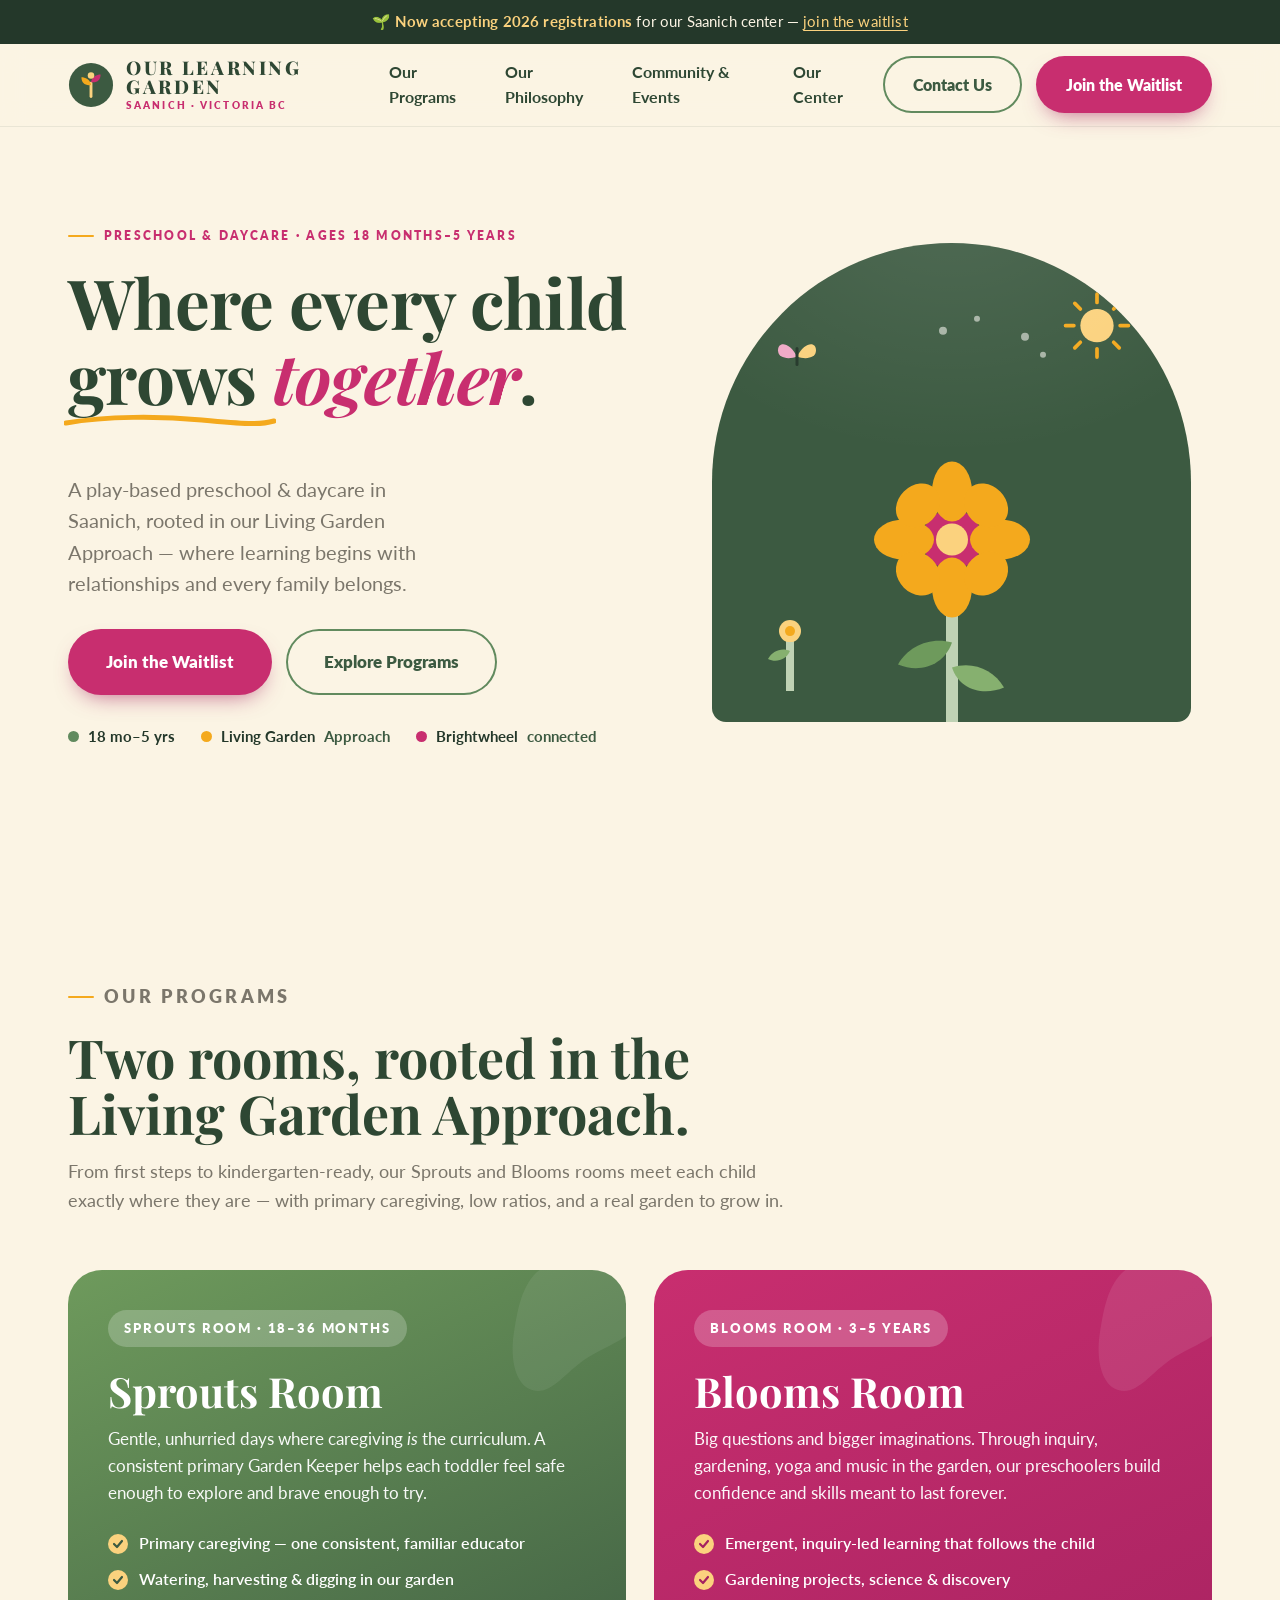
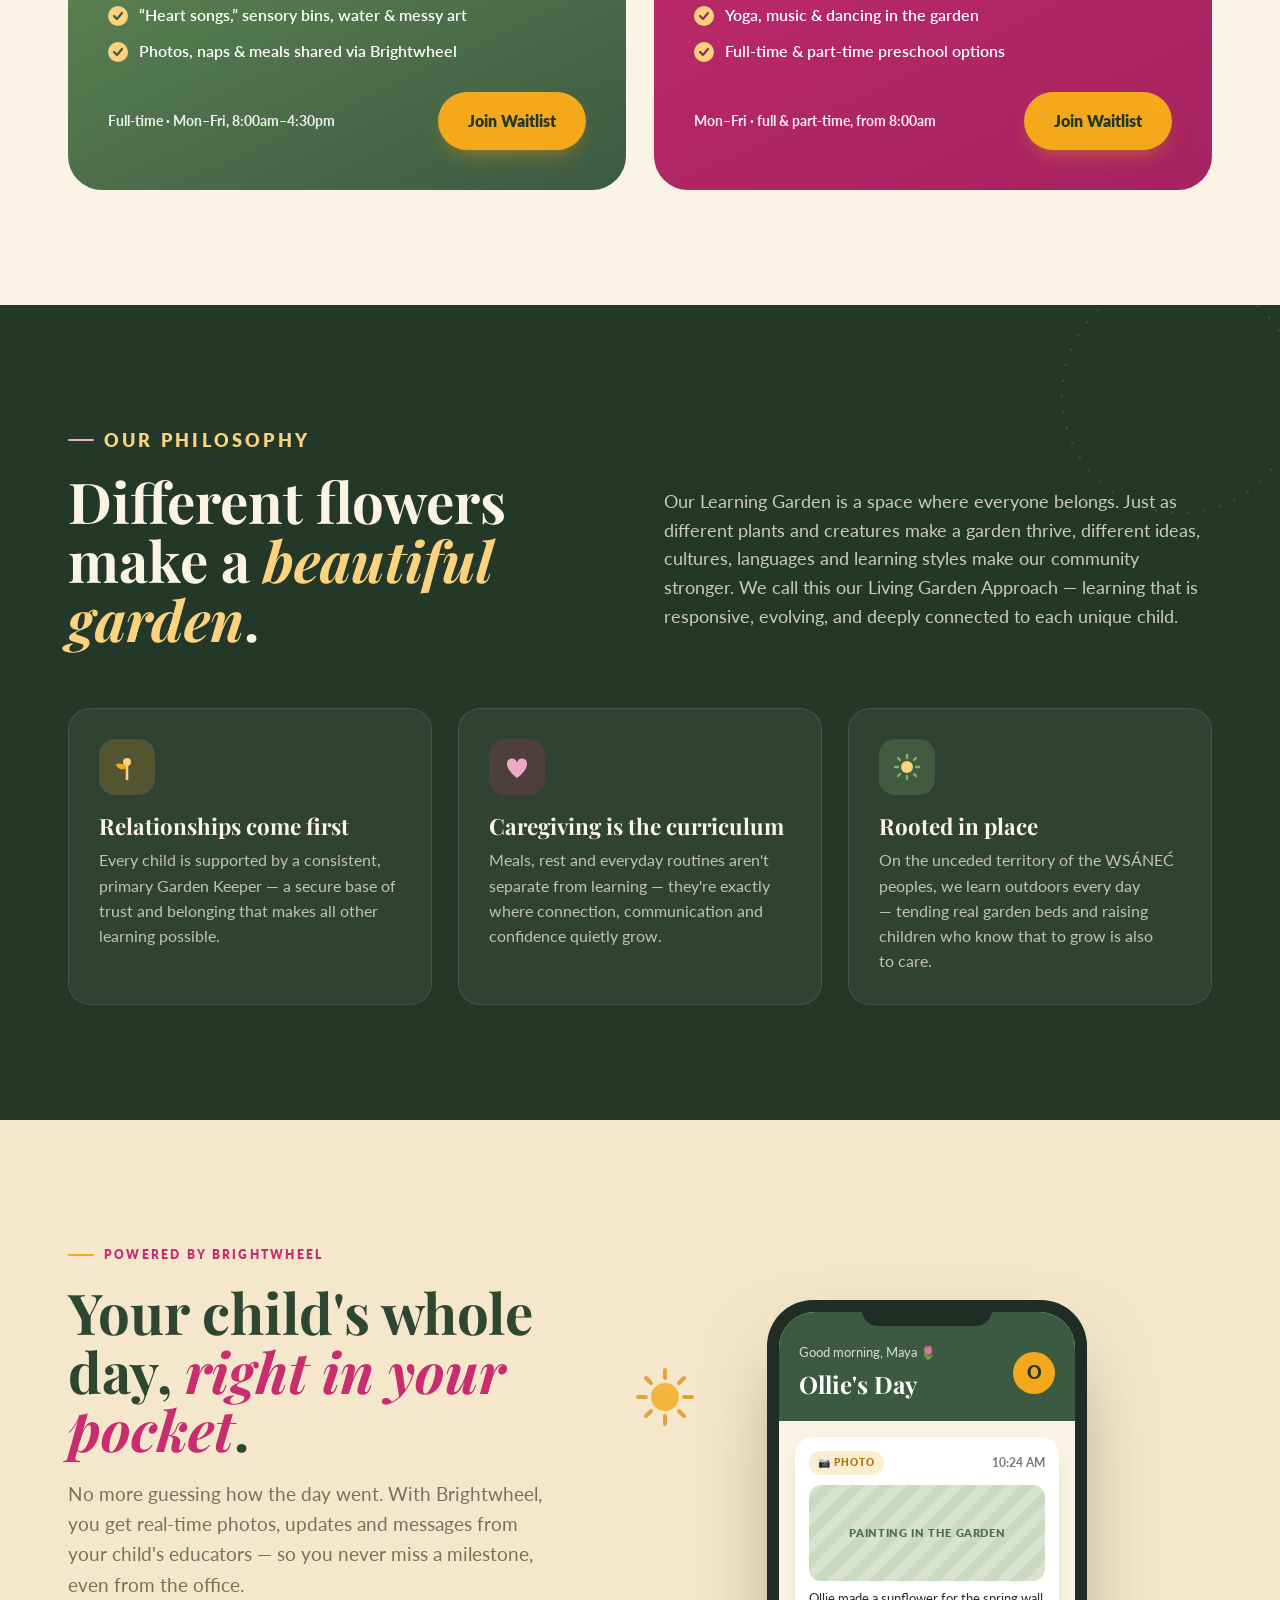
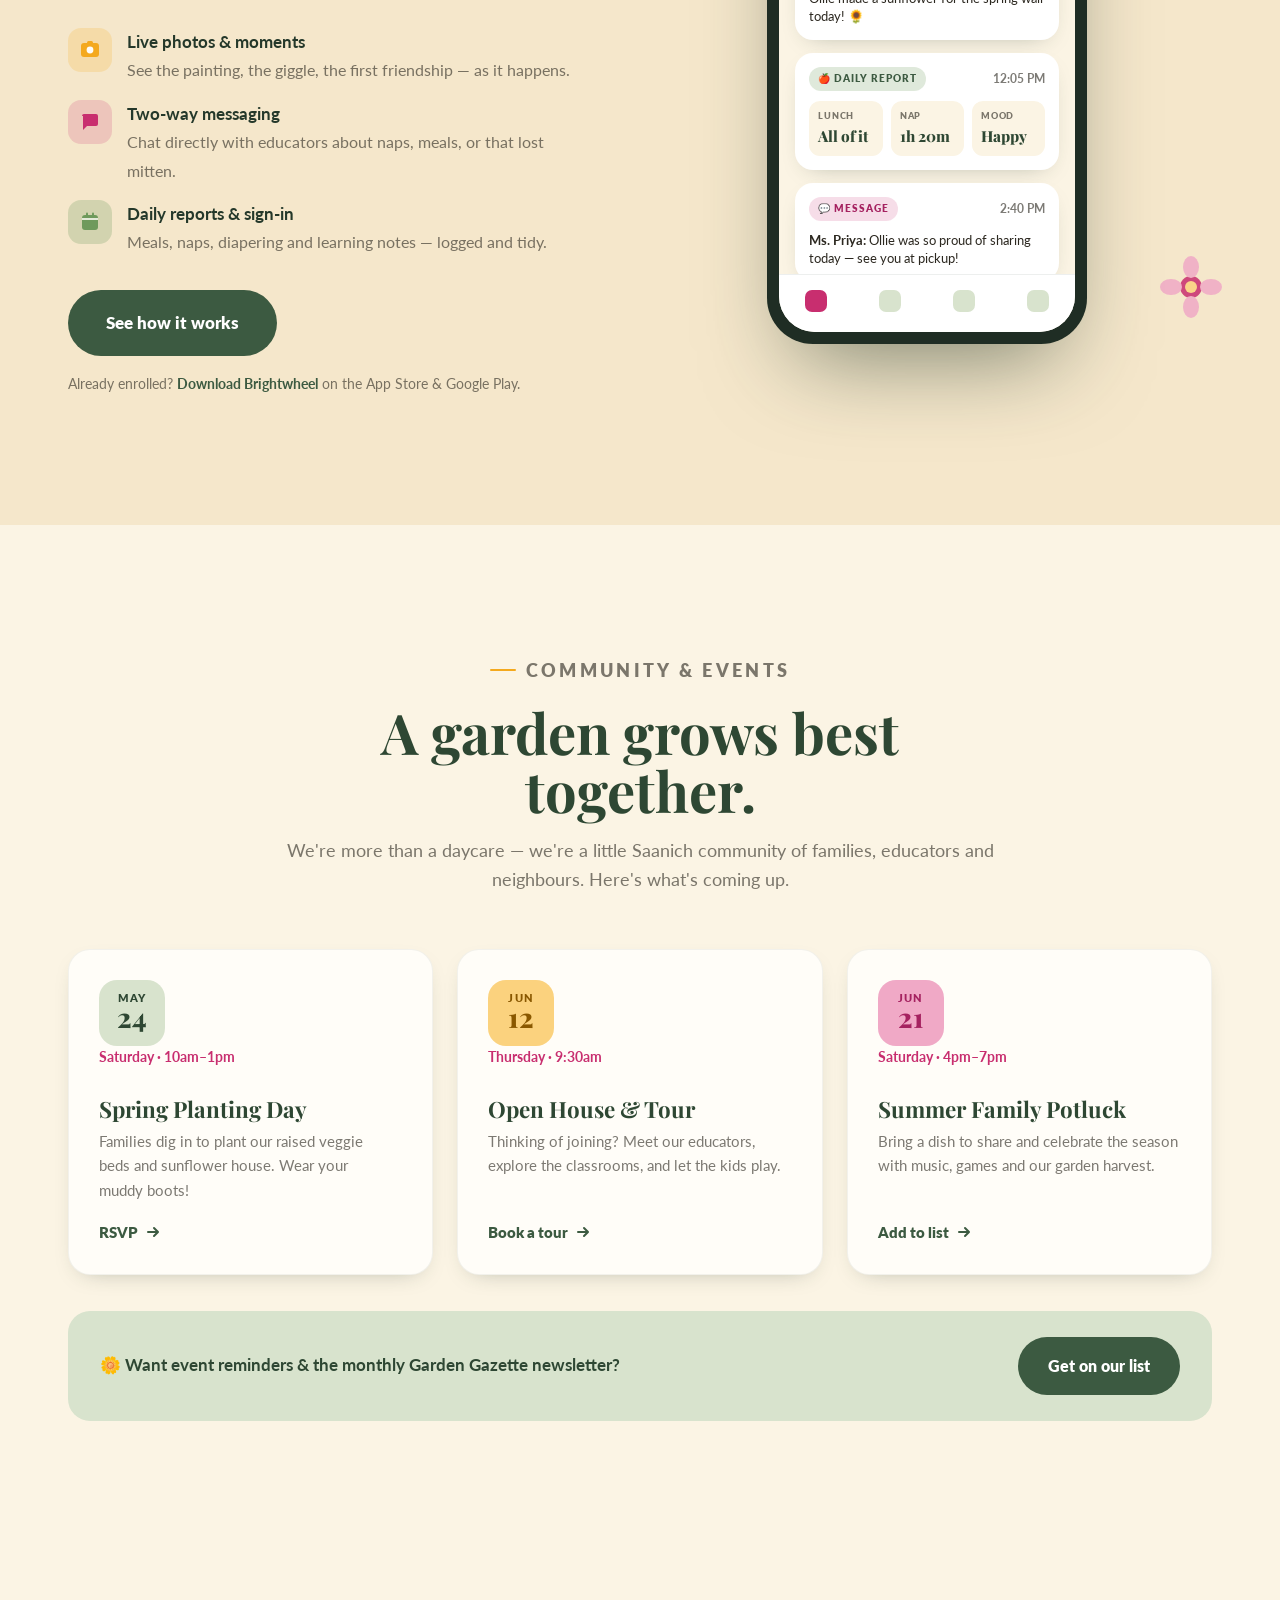
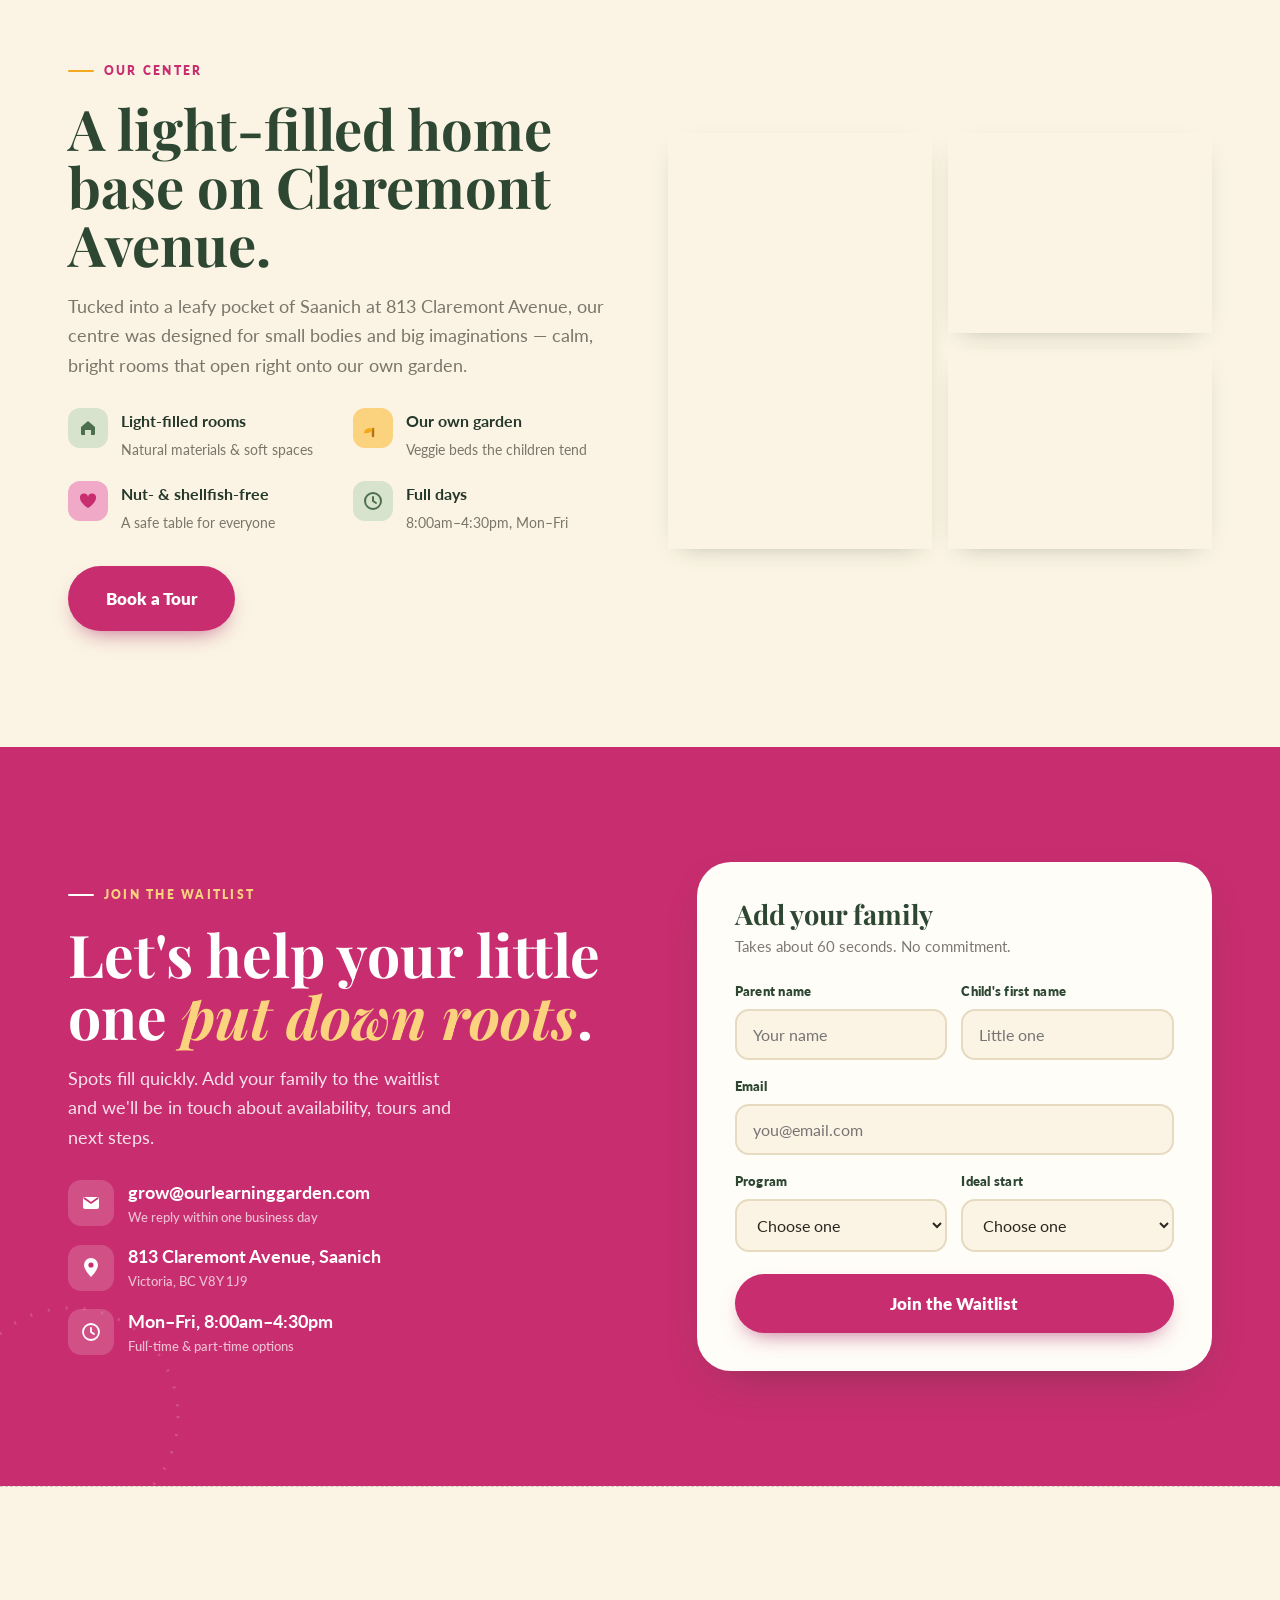
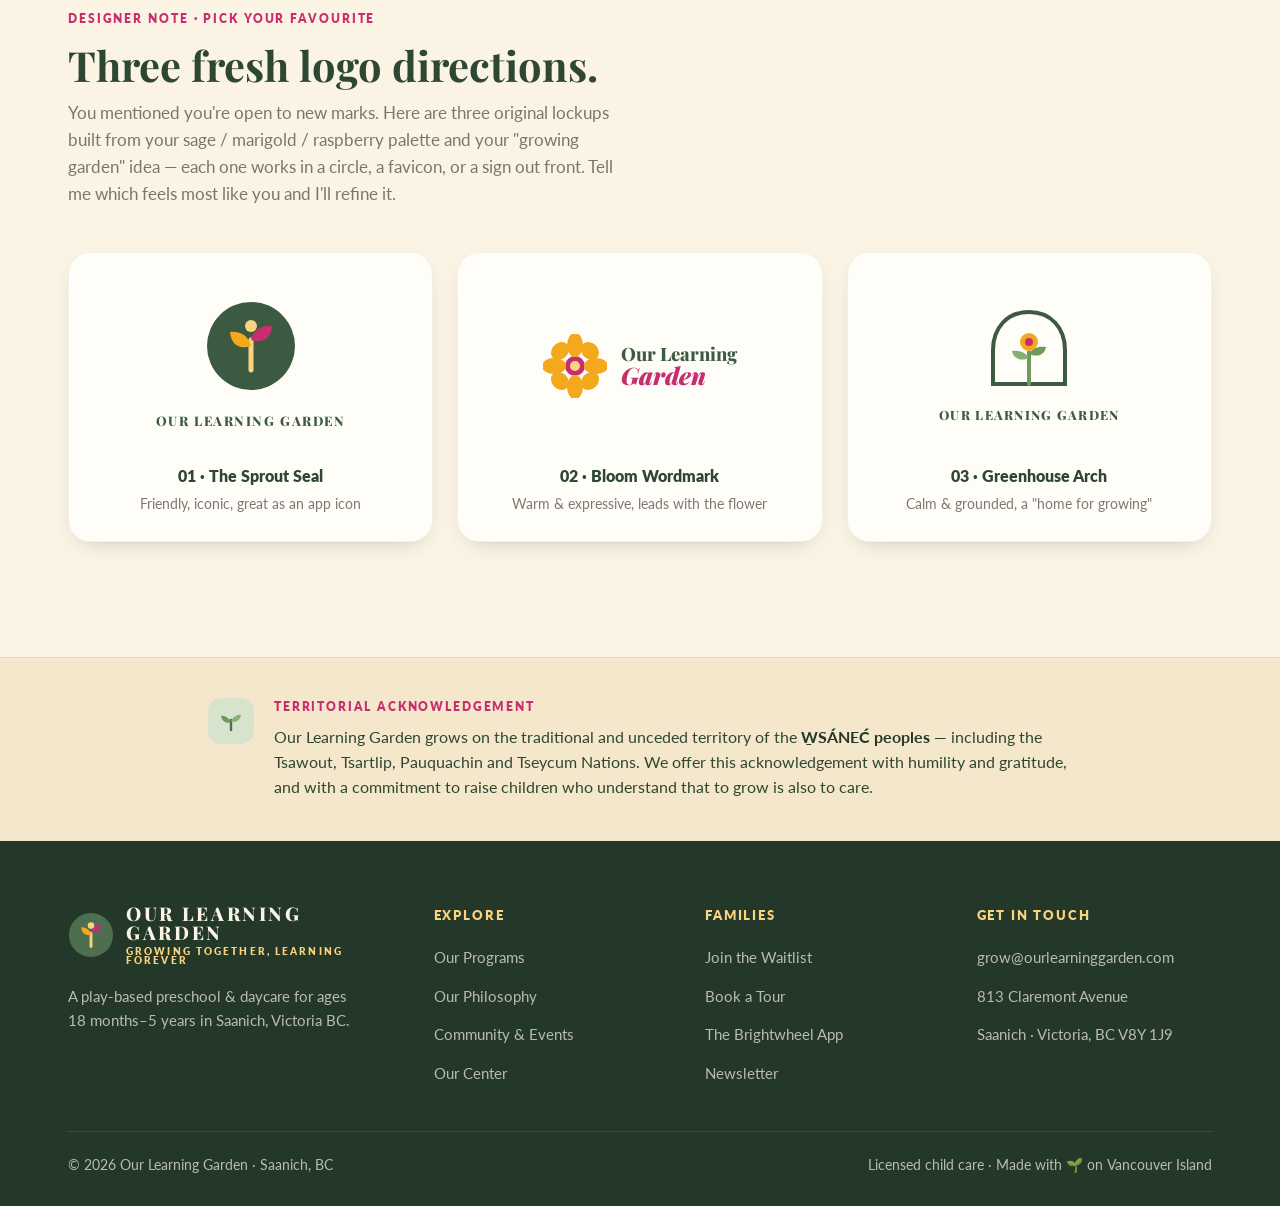
==== index.html @ 7dafc194 "Add files via upload" ====
<!DOCTYPE html>
<html lang="en">
<head>
<meta charset="UTF-8" />
<meta name="viewport" content="width=device-width, initial-scale=1.0" />
<title>Our Learning Garden — Preschool &amp; Daycare in Saanich, BC</title>
<link rel="preconnect" href="https://fonts.googleapis.com" />
<link rel="preconnect" href="https://fonts.gstatic.com" crossorigin />
<link href="https://fonts.googleapis.com/css2?family=Playfair+Display:ital,wght@0,500;0,600;0,700;0,800;0,900;1,500;1,600;1,700&family=Lato:ital,wght@0,400;0,700;0,900;1,400&display=swap" rel="stylesheet" />
<link rel="stylesheet" href="garden.css" />
</head>
<body>

<!-- ===================== ANNOUNCE ===================== -->
<div class="announce">
  🌱 <strong>Now accepting 2026 registrations</strong> for our Saanich center — <a href="#waitlist">join the waitlist</a>
</div>

<!-- ===================== NAV ===================== -->
<header class="nav" id="nav">
  <div class="nav-inner">
    <a class="brand" href="#top" aria-label="Our Learning Garden home">
      <svg class="mark" viewBox="0 0 48 48" fill="none" aria-hidden="true">
        <circle cx="24" cy="24" r="23" fill="#3C5A41"/>
        <path d="M24 36V22" stroke="#FBD27E" stroke-width="3" stroke-linecap="round"/>
        <path d="M24 24c-1-6-6-8-10-8 0 6 4 9 10 8Z" fill="#F4A91D"/>
        <path d="M24 21c1-6 6-8 10-8 0 6-4 9-10 8Z" fill="#C82E6F"/>
        <circle cx="24" cy="14" r="3.4" fill="#FBD27E"/>
      </svg>
      <span class="brand-text">
        <span class="brand-name">Our Learning Garden</span>
        <span class="brand-tag">Saanich · Victoria BC</span>
      </span>
    </a>

    <nav class="nav-links">
      <a href="#programs">Our Programs</a>
      <a href="#philosophy">Our Philosophy</a>
      <a href="#community">Community &amp; Events</a>
      <a href="#center">Our Center</a>
    </nav>

    <div class="nav-cta">
      <a href="#waitlist" class="btn btn-ghost">Contact Us</a>
      <a href="#waitlist" class="btn btn-primary">Join the Waitlist</a>
      <button class="nav-toggle" id="navToggle" aria-label="Menu"><span></span><span></span><span></span></button>
    </div>
  </div>
</header>

<main id="top">

<!-- ===================== HERO ===================== -->
<section class="hero band">
  <div class="wrap hero-grid">
    <div class="hero-copy">
      <p class="eyebrow">Preschool &amp; Daycare · Ages 18 months–5 years</p>
      <h1>Where every child
        <span class="grow">grows
          <svg viewBox="0 0 200 16" preserveAspectRatio="none" aria-hidden="true"><path d="M2 11C40 4 90 4 130 8s55 5 68 1" stroke="#F4A91D" stroke-width="5" fill="none" stroke-linecap="round"/></svg>
        </span>
        <span class="seed">together</span>.
      </h1>
      <p class="hero-lead">A play-based preschool &amp; daycare in Saanich, rooted in our Living Garden Approach — where learning begins with relationships and every family belongs.</p>
      <div class="hero-actions">
        <a href="#waitlist" class="btn btn-primary btn-lg">Join the Waitlist</a>
        <a href="#programs" class="btn btn-ghost btn-lg">Explore Programs</a>
      </div>
      <div class="hero-meta">
        <span class="chip"><span class="dot" style="background:var(--sage-500)"></span> <b>18 mo–5 yrs</b></span>
        <span class="chip"><span class="dot" style="background:var(--marigold)"></span> <b>Living Garden</b> Approach</span>
        <span class="chip"><span class="dot" style="background:var(--raspberry)"></span> <b>Brightwheel</b> connected</span>
      </div>
    </div>

    <!-- Hero graphic stage -->
    <div class="hero-art" id="heroArt">
      <div class="arch">
        <!-- sun -->
        <svg class="float" style="top:9%;right:12%;width:74px;height:74px" viewBox="0 0 80 80" aria-hidden="true">
          <circle cx="40" cy="40" r="18" fill="#FBD27E"/>
          <g stroke="#F4A91D" stroke-width="4" stroke-linecap="round">
            <path d="M40 6v9M40 65v9M6 40h9M65 40h9M16 16l6 6M58 58l6 6M64 16l-6 6M22 58l-6 6"/>
          </g>
        </svg>
        <!-- big bloom -->
        <svg class="float" style="bottom:-2%;left:50%;transform:translateX(-50%);width:230px;height:300px" viewBox="0 0 230 300" aria-hidden="true">
          <path d="M115 300V150" stroke="#BFD2B4" stroke-width="12" stroke-linecap="round"/>
          <path d="M115 215c-22-6-44 4-54 22 22 9 46 1 54-22Z" fill="#6E9A5C"/>
          <path d="M115 240c20-7 42 2 52 20-21 9-45 2-52-20Z" fill="#86B06F"/>
          <g>
            <circle cx="115" cy="112" r="30" fill="#C82E6F"/>
            <g fill="#F4A91D">
              <ellipse cx="115" cy="64" rx="20" ry="30"/>
              <ellipse cx="115" cy="160" rx="20" ry="30"/>
              <ellipse cx="67" cy="112" rx="30" ry="20"/>
              <ellipse cx="163" cy="112" rx="30" ry="20"/>
              <ellipse cx="81" cy="78" rx="24" ry="20" transform="rotate(-45 81 78)"/>
              <ellipse cx="149" cy="78" rx="24" ry="20" transform="rotate(45 149 78)"/>
              <ellipse cx="81" cy="146" rx="24" ry="20" transform="rotate(45 81 146)"/>
              <ellipse cx="149" cy="146" rx="24" ry="20" transform="rotate(-45 149 146)"/>
            </g>
            <circle cx="115" cy="112" r="16" fill="#FBD27E"/>
          </g>
        </svg>
        <!-- small sprout left -->
        <svg class="float" style="bottom:6%;left:9%;width:70px;height:90px" viewBox="0 0 70 90" aria-hidden="true">
          <path d="M35 90V36" stroke="#BFD2B4" stroke-width="8" stroke-linecap="round"/>
          <path d="M35 50c-8-4-18 0-22 8 8 4 18 1 22-8Z" fill="#86B06F"/>
          <circle cx="35" cy="30" r="11" fill="#FBD27E"/>
          <circle cx="35" cy="30" r="5" fill="#F4A91D"/>
        </svg>
        <!-- butterfly -->
        <svg class="float" style="top:20%;left:13%;width:46px;height:40px" viewBox="0 0 46 40" aria-hidden="true">
          <path d="M23 20C16 6 4 4 4 14c0 8 11 9 19 6Z" fill="#F0A9C6"/>
          <path d="M23 20c7-14 19-16 19-6 0 8-11 9-19 6Z" fill="#FBD27E"/>
          <path d="M23 12v16" stroke="#24382A" stroke-width="3" stroke-linecap="round"/>
        </svg>
        <!-- scattered dots -->
        <svg class="float" style="top:14%;left:46%;width:120px;height:60px" viewBox="0 0 120 60" aria-hidden="true">
          <g fill="#FFFDF8" opacity=".55">
            <circle cx="10" cy="20" r="4"/><circle cx="44" cy="8" r="3"/><circle cx="92" cy="26" r="4"/><circle cx="110" cy="44" r="3"/>
          </g>
        </svg>
      </div>
    </div>
  </div>
</section>

<!-- ===================== PROGRAMS ===================== -->
<section class="programs band" id="programs">
  <div class="wrap">
    <div class="section-head">
      <p class="eyebrow">Our Programs</p>
      <h2>Two rooms, rooted in the Living Garden Approach.</h2>
      <p>From first steps to kindergarten-ready, our Sprouts and Blooms rooms meet each child exactly where they are — with primary caregiving, low ratios, and a real garden to grow in.</p>
    </div>

    <div class="programs-grid">
      <!-- Toddler -->
      <article class="program program-toddler">
        <svg class="blob" width="180" height="180" viewBox="0 0 180 180" aria-hidden="true"><path d="M150 30c14 14 18 40 6 60s-38 26-58 40-34 36-52 30-22-34-18-58 8-50 28-64 80-22 94-8Z" fill="#FFFFFF" opacity=".08"/></svg>
        <span class="age">Sprouts Room · 18–36 months</span>
        <h3>Sprouts Room</h3>
        <p class="desc">Gentle, unhurried days where caregiving <em>is</em> the curriculum. A consistent primary Garden Keeper helps each toddler feel safe enough to explore and brave enough to try.</p>
        <ul>
          <li><svg width="20" height="20" viewBox="0 0 20 20"><circle cx="10" cy="10" r="10" fill="#FBD27E"/><path d="M6 10l3 3 5-6" stroke="#3C5A41" stroke-width="2.2" fill="none" stroke-linecap="round" stroke-linejoin="round"/></svg> Primary caregiving — one consistent, familiar educator</li>
          <li><svg width="20" height="20" viewBox="0 0 20 20"><circle cx="10" cy="10" r="10" fill="#FBD27E"/><path d="M6 10l3 3 5-6" stroke="#3C5A41" stroke-width="2.2" fill="none" stroke-linecap="round" stroke-linejoin="round"/></svg> Watering, harvesting &amp; digging in our garden</li>
          <li><svg width="20" height="20" viewBox="0 0 20 20"><circle cx="10" cy="10" r="10" fill="#FBD27E"/><path d="M6 10l3 3 5-6" stroke="#3C5A41" stroke-width="2.2" fill="none" stroke-linecap="round" stroke-linejoin="round"/></svg> “Heart songs,” sensory bins, water &amp; messy art</li>
          <li><svg width="20" height="20" viewBox="0 0 20 20"><circle cx="10" cy="10" r="10" fill="#FBD27E"/><path d="M6 10l3 3 5-6" stroke="#3C5A41" stroke-width="2.2" fill="none" stroke-linecap="round" stroke-linejoin="round"/></svg> Photos, naps &amp; meals shared via Brightwheel</li>
        </ul>
        <div class="foot">
          <span class="hours">Full-time · Mon–Fri, 8:00am–4:30pm</span>
          <a href="#waitlist" class="btn btn-marigold">Join Waitlist</a>
        </div>
      </article>

      <!-- Preschool -->
      <article class="program program-preschool">
        <svg class="blob" width="180" height="180" viewBox="0 0 180 180" aria-hidden="true"><path d="M150 30c14 14 18 40 6 60s-38 26-58 40-34 36-52 30-22-34-18-58 8-50 28-64 80-22 94-8Z" fill="#FFFFFF" opacity=".1"/></svg>
        <span class="age">Blooms Room · 3–5 years</span>
        <h3>Blooms Room</h3>
        <p class="desc">Big questions and bigger imaginations. Through inquiry, gardening, yoga and music in the garden, our preschoolers build confidence and skills meant to last forever.</p>
        <ul>
          <li><svg width="20" height="20" viewBox="0 0 20 20"><circle cx="10" cy="10" r="10" fill="#FBD27E"/><path d="M6 10l3 3 5-6" stroke="#A52260" stroke-width="2.2" fill="none" stroke-linecap="round" stroke-linejoin="round"/></svg> Emergent, inquiry-led learning that follows the child</li>
          <li><svg width="20" height="20" viewBox="0 0 20 20"><circle cx="10" cy="10" r="10" fill="#FBD27E"/><path d="M6 10l3 3 5-6" stroke="#A52260" stroke-width="2.2" fill="none" stroke-linecap="round" stroke-linejoin="round"/></svg> Gardening projects, science &amp; discovery</li>
          <li><svg width="20" height="20" viewBox="0 0 20 20"><circle cx="10" cy="10" r="10" fill="#FBD27E"/><path d="M6 10l3 3 5-6" stroke="#A52260" stroke-width="2.2" fill="none" stroke-linecap="round" stroke-linejoin="round"/></svg> Yoga, music &amp; dancing in the garden</li>
          <li><svg width="20" height="20" viewBox="0 0 20 20"><circle cx="10" cy="10" r="10" fill="#FBD27E"/><path d="M6 10l3 3 5-6" stroke="#A52260" stroke-width="2.2" fill="none" stroke-linecap="round" stroke-linejoin="round"/></svg> Full-time &amp; part-time preschool options</li>
        </ul>
        <div class="foot">
          <span class="hours">Mon–Fri · full &amp; part-time, from 8:00am</span>
          <a href="#waitlist" class="btn btn-marigold">Join Waitlist</a>
        </div>
      </article>
    </div>
  </div>
</section>

<!-- ===================== PHILOSOPHY ===================== -->
<section class="philosophy band" id="philosophy">
  <!-- decorative motifs -->
  <svg style="position:absolute;top:-30px;right:-20px;width:240px;opacity:.5" viewBox="0 0 240 240" aria-hidden="true"><circle cx="120" cy="120" r="118" fill="none" stroke="#4E6E50" stroke-width="2" stroke-dasharray="2 14"/></svg>
  <div class="wrap">
    <div class="phil-top">
      <div>
        <p class="eyebrow">Our Philosophy</p>
        <h2>Different flowers make a <em>beautiful garden</em>.</h2>
      </div>
      <p>Our Learning Garden is a space where everyone belongs. Just as different plants and creatures make a garden thrive, different ideas, cultures, languages and learning styles make our community stronger. We call this our Living Garden Approach — learning that is responsive, evolving, and deeply connected to each unique child.</p>
    </div>

    <div class="phil-grid">
      <article class="phil-card">
        <div class="phil-icon" style="background:rgba(244,169,29,.18)">
          <svg width="28" height="28" viewBox="0 0 28 28"><path d="M14 26V12" stroke="#FBD27E" stroke-width="2.6" stroke-linecap="round"/><path d="M14 15c-3-5-9-5-11-4 1 5 6 7 11 4Z" fill="#F4A91D"/><circle cx="14" cy="9" r="4" fill="#FBD27E"/></svg>
        </div>
        <h3>Relationships come first</h3>
        <p>Every child is supported by a consistent, primary Garden Keeper — a secure base of trust and belonging that makes all other learning possible.</p>
      </article>
      <article class="phil-card">
        <div class="phil-icon" style="background:rgba(200,46,111,.2)">
          <svg width="28" height="28" viewBox="0 0 28 28"><path d="M14 25S4 18 4 11a5 5 0 0110-1 5 5 0 0110 1c0 7-10 14-10 14Z" fill="#F0A9C6"/></svg>
        </div>
        <h3>Caregiving is the curriculum</h3>
        <p>Meals, rest and everyday routines aren't separate from learning — they're exactly where connection, communication and confidence quietly grow.</p>
      </article>
      <article class="phil-card">
        <div class="phil-icon" style="background:rgba(110,154,92,.28)">
          <svg width="28" height="28" viewBox="0 0 28 28"><circle cx="14" cy="14" r="6" fill="#FBD27E"/><g stroke="#86B06F" stroke-width="2.4" stroke-linecap="round"><path d="M14 2v3M14 23v3M2 14h3M23 14h3M5 5l2 2M21 21l2 2M23 5l-2 2M7 21l-2 2"/></g></svg>
        </div>
        <h3>Rooted in place</h3>
        <p>On the unceded territory of the W̱SÁNEĆ peoples, we learn outdoors every day — tending real garden beds and raising children who know that to grow is also to care.</p>
      </article>
    </div>
  </div>
</section>

<!-- ===================== APP / BRIGHTWHEEL ===================== -->
<section class="app band" id="app">
  <div class="wrap app-grid">
    <div class="app-copy">
      <p class="eyebrow">Powered by Brightwheel</p>
      <h2>Your child's whole day, <em>right in your pocket</em>.</h2>
      <p class="app-lead">No more guessing how the day went. With Brightwheel, you get real-time photos, updates and messages from your child's educators — so you never miss a milestone, even from the office.</p>

      <div class="app-feats">
        <div class="app-feat">
          <span class="fi" style="background:rgba(244,169,29,.2)"><svg width="22" height="22" viewBox="0 0 22 22"><rect x="2" y="4" width="18" height="14" rx="3" fill="#F4A91D"/><circle cx="11" cy="11" r="3.4" fill="#FFFDF8"/><rect x="8" y="2" width="6" height="3" rx="1.5" fill="#F4A91D"/></svg></span>
          <div><b>Live photos &amp; moments</b><span>See the painting, the giggle, the first friendship — as it happens.</span></div>
        </div>
        <div class="app-feat">
          <span class="fi" style="background:rgba(200,46,111,.18)"><svg width="22" height="22" viewBox="0 0 22 22"><path d="M3 5a2 2 0 012-2h12a2 2 0 012 2v8a2 2 0 01-2 2H8l-4 4V5Z" fill="#C82E6F"/></svg></span>
          <div><b>Two-way messaging</b><span>Chat directly with educators about naps, meals, or that lost mitten.</span></div>
        </div>
        <div class="app-feat">
          <span class="fi" style="background:rgba(110,154,92,.26)"><svg width="22" height="22" viewBox="0 0 22 22"><rect x="3" y="4" width="16" height="15" rx="3" fill="#6E9A5C"/><path d="M3 8h16" stroke="#FFFDF8" stroke-width="1.6"/><rect x="7" y="1.5" width="2" height="4" rx="1" fill="#6E9A5C"/><rect x="13" y="1.5" width="2" height="4" rx="1" fill="#6E9A5C"/></svg></span>
          <div><b>Daily reports &amp; sign-in</b><span>Meals, naps, diapering and learning notes — logged and tidy.</span></div>
        </div>
      </div>

      <div class="app-cta">
        <a href="#waitlist" class="btn btn-sage btn-lg">See how it works</a>
        <p class="app-note">Already enrolled? <b>Download Brightwheel</b> on the App Store &amp; Google Play.</p>
      </div>
    </div>

    <!-- Phone mockup -->
    <div class="phone-stage">
      <svg style="position:absolute;left:-4%;top:8%;width:90px;opacity:.8" viewBox="0 0 90 90" aria-hidden="true"><circle cx="45" cy="45" r="14" fill="#F4A91D"/><g stroke="#E0901A" stroke-width="4" stroke-linecap="round"><path d="M45 18v8M45 64v8M18 45h8M64 45h8M26 26l5 5M59 59l5 5M64 26l-5 5M31 59l-5 5"/></g></svg>
      <svg style="position:absolute;right:-2%;bottom:4%;width:64px;opacity:.85" viewBox="0 0 64 64" aria-hidden="true"><circle cx="32" cy="32" r="11" fill="#C82E6F"/><g fill="#F0A9C6"><ellipse cx="32" cy="12" rx="8" ry="11"/><ellipse cx="32" cy="52" rx="8" ry="11"/><ellipse cx="12" cy="32" rx="11" ry="8"/><ellipse cx="52" cy="32" rx="11" ry="8"/></g><circle cx="32" cy="32" r="6" fill="#FBD27E"/></svg>

      <div class="phone">
        <div class="phone-notch"></div>
        <div class="phone-screen">
          <div class="app-top">
            <div class="row">
              <div>
                <div class="hi">Good morning, Maya 🌷</div>
                <div class="name">Ollie's Day</div>
              </div>
              <div class="ava">O</div>
            </div>
          </div>
          <div class="app-feed">
            <div class="fcard">
              <div class="fh">
                <span class="tag" style="background:rgba(244,169,29,.2);color:#B5700F">📷 Photo</span>
                <span class="time">10:24 AM</span>
              </div>
              <div class="photo" style="background:repeating-linear-gradient(135deg,#D8E3CD,#D8E3CD 10px,#CBDABE 10px,#CBDABE 20px);display:grid;place-items:center;font-size:.66rem;font-weight:800;color:#4E6E50;letter-spacing:.06em">PAINTING IN THE GARDEN</div>
              <p style="margin-top:8px">Ollie made a sunflower for the spring wall today! 🌻</p>
            </div>
            <div class="fcard">
              <div class="fh">
                <span class="tag" style="background:rgba(110,154,92,.22);color:#3C5A41">🍎 Daily Report</span>
                <span class="time">12:05 PM</span>
              </div>
              <div class="stats">
                <div class="fstat"><div class="k">Lunch</div><div class="v">All of it</div></div>
                <div class="fstat"><div class="k">Nap</div><div class="v">1h 20m</div></div>
                <div class="fstat"><div class="k">Mood</div><div class="v">Happy</div></div>
              </div>
            </div>
            <div class="fcard">
              <div class="fh">
                <span class="tag" style="background:rgba(200,46,111,.16);color:#A52260">💬 Message</span>
                <span class="time">2:40 PM</span>
              </div>
              <p><b>Ms. Priya:</b> Ollie was so proud of sharing today — see you at pickup!</p>
            </div>
          </div>
          <div class="app-tabbar">
            <span class="t on"></span><span class="t"></span><span class="t"></span><span class="t"></span>
          </div>
        </div>
      </div>
    </div>
  </div>
</section>

<!-- ===================== COMMUNITY & EVENTS ===================== -->
<section class="community band" id="community">
  <div class="wrap">
    <div class="section-head center">
      <p class="eyebrow" style="justify-content:center">Community &amp; Events</p>
      <h2>A garden grows best together.</h2>
      <p>We're more than a daycare — we're a little Saanich community of families, educators and neighbours. Here's what's coming up.</p>
    </div>

    <div class="events-grid">
      <article class="event">
        <span class="date" style="background:var(--sage-100);color:var(--sage-800)"><span class="m">May</span><span class="d">24</span></span>
        <div class="meta">Saturday · 10am–1pm</div>
        <h3>Spring Planting Day</h3>
        <p>Families dig in to plant our raised veggie beds and sunflower house. Wear your muddy boots!</p>
        <span class="more">RSVP <svg width="16" height="16" viewBox="0 0 16 16"><path d="M3 8h9m-3-4 4 4-4 4" stroke="currentColor" stroke-width="2" fill="none" stroke-linecap="round" stroke-linejoin="round"/></svg></span>
      </article>
      <article class="event">
        <span class="date" style="background:var(--marigold-soft);color:#8A5800"><span class="m">Jun</span><span class="d">12</span></span>
        <div class="meta">Thursday · 9:30am</div>
        <h3>Open House &amp; Tour</h3>
        <p>Thinking of joining? Meet our educators, explore the classrooms, and let the kids play.</p>
        <span class="more">Book a tour <svg width="16" height="16" viewBox="0 0 16 16"><path d="M3 8h9m-3-4 4 4-4 4" stroke="currentColor" stroke-width="2" fill="none" stroke-linecap="round" stroke-linejoin="round"/></svg></span>
      </article>
      <article class="event">
        <span class="date" style="background:var(--raspberry-soft);color:#A52260"><span class="m">Jun</span><span class="d">21</span></span>
        <div class="meta">Saturday · 4pm–7pm</div>
        <h3>Summer Family Potluck</h3>
        <p>Bring a dish to share and celebrate the season with music, games and our garden harvest.</p>
        <span class="more">Add to list <svg width="16" height="16" viewBox="0 0 16 16"><path d="M3 8h9m-3-4 4 4-4 4" stroke="currentColor" stroke-width="2" fill="none" stroke-linecap="round" stroke-linejoin="round"/></svg></span>
      </article>
    </div>

    <div class="community-strip">
      <p>🌼 Want event reminders &amp; the monthly Garden Gazette newsletter?</p>
      <a href="#waitlist" class="btn btn-sage">Get on our list</a>
    </div>
  </div>
</section>

<!-- ===================== OUR CENTER ===================== -->
<section class="center band" id="center">
  <div class="wrap center-grid">
    <div class="center-copy">
      <p class="eyebrow">Our Center</p>
      <h2>A light-filled home base on Claremont Avenue.</h2>
      <p class="center-lead">Tucked into a leafy pocket of Saanich at 813 Claremont Avenue, our centre was designed for small bodies and big imaginations — calm, bright rooms that open right onto our own garden.</p>
      <div class="center-feats">
        <div class="cfeat">
          <span class="ci" style="background:var(--sage-100)"><svg width="20" height="20" viewBox="0 0 20 20"><path d="M3 9l7-6 7 6v7a1 1 0 01-1 1h-3v-5H7v5H4a1 1 0 01-1-1V9Z" fill="#4E6E50"/></svg></span>
          <div><b>Light-filled rooms</b><span>Natural materials &amp; soft spaces</span></div>
        </div>
        <div class="cfeat">
          <span class="ci" style="background:var(--marigold-soft)"><svg width="20" height="20" viewBox="0 0 20 20"><path d="M10 18V9" stroke="#B5700F" stroke-width="2.4" stroke-linecap="round"/><path d="M10 11c-4-2-9 0-9 4 4 1 8-1 9-4Z" fill="#F4A91D"/><circle cx="10" cy="6" r="4" fill="#FBD27E"/></svg></span>
          <div><b>Our own garden</b><span>Veggie beds the children tend</span></div>
        </div>
        <div class="cfeat">
          <span class="ci" style="background:var(--raspberry-soft)"><svg width="20" height="20" viewBox="0 0 20 20"><path d="M10 17S2 12 2 7a4 4 0 018-1 4 4 0 018 1c0 5-8 10-8 10Z" fill="#C82E6F"/></svg></span>
          <div><b>Nut- &amp; shellfish-free</b><span>A safe table for everyone</span></div>
        </div>
        <div class="cfeat">
          <span class="ci" style="background:var(--sage-100)"><svg width="20" height="20" viewBox="0 0 20 20"><circle cx="10" cy="10" r="8" fill="none" stroke="#4E6E50" stroke-width="2"/><path d="M10 6v4l3 2" stroke="#4E6E50" stroke-width="2" stroke-linecap="round" fill="none"/></svg></span>
          <div><b>Full days</b><span>8:00am–4:30pm, Mon–Fri</span></div>
        </div>
      </div>
      <a href="#waitlist" class="btn btn-primary btn-lg">Book a Tour</a>
    </div>

    <div class="gallery">
      <image-slot id="center-1" class="tall" shape="rounded" radius="22" placeholder="Classroom photo"></image-slot>
      <image-slot id="center-2" shape="rounded" radius="22" placeholder="Garden / outdoor play"></image-slot>
      <image-slot id="center-3" shape="rounded" radius="22" placeholder="Cozy reading nook"></image-slot>
    </div>
  </div>
</section>

<!-- ===================== WAITLIST / CONTACT ===================== -->
<section class="waitlist band" id="waitlist">
  <svg style="position:absolute;left:-40px;bottom:-40px;width:220px;opacity:.16" viewBox="0 0 220 220" aria-hidden="true"><circle cx="110" cy="110" r="108" fill="none" stroke="#fff" stroke-width="3" stroke-dasharray="2 16"/></svg>
  <div class="wrap waitlist-grid">
    <div class="waitlist-copy">
      <p class="eyebrow">Join the Waitlist</p>
      <h2>Let's help your little one <em>put down roots</em>.</h2>
      <p class="waitlist-lead">Spots fill quickly. Add your family to the waitlist and we'll be in touch about availability, tours and next steps.</p>

      <div class="contact-row">
        <a href="mailto:grow@ourlearninggarden.com">
          <span class="ci"><svg width="22" height="22" viewBox="0 0 22 22"><rect x="3" y="5" width="16" height="12" rx="2" fill="#fff"/><path d="M4 6l7 5 7-5" stroke="#C82E6F" stroke-width="1.6" fill="none"/></svg></span>
          <span>grow@ourlearninggarden.com<span class="sub">We reply within one business day</span></span>
        </a>
        <a href="#center">
          <span class="ci"><svg width="22" height="22" viewBox="0 0 22 22"><path d="M11 20S4 13 4 8a7 7 0 0114 0c0 5-7 12-7 12Z" fill="#fff"/><circle cx="11" cy="8" r="2.6" fill="#C82E6F"/></svg></span>
          <span>813 Claremont Avenue, Saanich<span class="sub">Victoria, BC V8Y 1J9</span></span>
        </a>
        <a href="#programs">
          <span class="ci"><svg width="22" height="22" viewBox="0 0 22 22"><circle cx="11" cy="11" r="8" fill="none" stroke="#fff" stroke-width="1.8"/><path d="M11 7v4l3 2" stroke="#fff" stroke-width="1.8" stroke-linecap="round" fill="none"/></svg></span>
          <span>Mon–Fri, 8:00am–4:30pm<span class="sub">Full-time &amp; part-time options</span></span>
        </a>
      </div>
    </div>

    <!-- Form -->
    <div class="form-card" id="formCard">
      <form id="waitForm" novalidate>
        <h3>Add your family</h3>
        <p class="sub">Takes about 60 seconds. No commitment.</p>
        <div class="field two">
          <div>
            <label for="parent">Parent name</label>
            <input id="parent" name="parent" type="text" placeholder="Your name" required />
          </div>
          <div>
            <label for="child">Child's first name</label>
            <input id="child" name="child" type="text" placeholder="Little one" required />
          </div>
        </div>
        <div class="field">
          <label for="email">Email</label>
          <input id="email" name="email" type="email" placeholder="you@email.com" required />
        </div>
        <div class="field two">
          <div>
            <label for="program">Program</label>
            <select id="program" name="program" required>
              <option value="" disabled selected>Choose one</option>
              <option>Sprouts Room (18–36 months)</option>
              <option>Blooms Room (3–5 yrs)</option>
              <option>Not sure yet</option>
            </select>
          </div>
          <div>
            <label for="start">Ideal start</label>
            <select id="start" name="start" required>
              <option value="" disabled selected>Choose one</option>
              <option>As soon as possible</option>
              <option>Fall 2026</option>
              <option>Winter 2026/27</option>
              <option>Just exploring</option>
            </select>
          </div>
        </div>
        <button type="submit" class="btn btn-primary btn-lg">Join the Waitlist</button>
      </form>
      <div class="form-success" id="formSuccess" style="display:none">
        <div class="ok"><svg width="34" height="34" viewBox="0 0 34 34"><path d="M9 17l5 5 11-12" stroke="#4E6E50" stroke-width="3.4" fill="none" stroke-linecap="round" stroke-linejoin="round"/></svg></div>
        <h3>You're on the list! 🌱</h3>
        <p id="successMsg">We'll be in touch soon about next steps and tours.</p>
      </div>
    </div>
  </div>
</section>

<!-- ===================== LOGO CONCEPTS ===================== -->
<section class="logos band" id="logos">
  <div class="wrap">
    <span class="note-tag">Designer note · pick your favourite</span>
    <h2>Three fresh logo directions.</h2>
    <p class="lead">You mentioned you're open to new marks. Here are three original lockups built from your sage / marigold / raspberry palette and your "growing garden" idea — each one works in a circle, a favicon, or a sign out front. Tell me which feels most like you and I'll refine it.</p>

    <div class="logo-grid">
      <!-- Concept 1: sprout monogram -->
      <div class="logo-card">
        <div class="stageL">
          <div style="text-align:center">
            <svg width="92" height="92" viewBox="0 0 92 92" aria-hidden="true">
              <circle cx="46" cy="46" r="44" fill="#3C5A41"/>
              <path d="M46 70V40" stroke="#FBD27E" stroke-width="5" stroke-linecap="round"/>
              <path d="M46 46c-3-12-13-15-21-14 1 12 9 18 21 14Z" fill="#F4A91D"/>
              <path d="M46 40c3-12 13-15 21-14-1 12-9 18-21 14Z" fill="#C82E6F"/>
              <circle cx="46" cy="26" r="6" fill="#FBD27E"/>
            </svg>
            <div style="font-family:var(--font-display);font-weight:800;letter-spacing:.12em;color:#3C5A41;margin-top:10px;font-size:.82rem">OUR LEARNING GARDEN</div>
          </div>
        </div>
        <div class="cap">01 · The Sprout Seal</div>
        <div class="cap-sub">Friendly, iconic, great as an app icon</div>
      </div>

      <!-- Concept 2: bloom wordmark -->
      <div class="logo-card">
        <div class="stageL">
          <div style="display:flex;align-items:center;gap:14px">
            <svg width="64" height="64" viewBox="0 0 64 64" aria-hidden="true">
              <circle cx="32" cy="32" r="10" fill="#C82E6F"/>
              <g fill="#F4A91D">
                <ellipse cx="32" cy="11" rx="8" ry="12"/><ellipse cx="32" cy="53" rx="8" ry="12"/>
                <ellipse cx="11" cy="32" rx="12" ry="8"/><ellipse cx="53" cy="32" rx="12" ry="8"/>
                <ellipse cx="17" cy="17" rx="10" ry="8" transform="rotate(-45 17 17)"/>
                <ellipse cx="47" cy="17" rx="10" ry="8" transform="rotate(45 47 17)"/>
                <ellipse cx="17" cy="47" rx="10" ry="8" transform="rotate(45 17 47)"/>
                <ellipse cx="47" cy="47" rx="10" ry="8" transform="rotate(-45 47 47)"/>
              </g>
              <circle cx="32" cy="32" r="5" fill="#FBD27E"/>
            </svg>
            <div style="text-align:left;line-height:1">
              <div style="font-family:var(--font-display);font-weight:800;color:#3C5A41;font-size:1.15rem">Our Learning</div>
              <div style="font-family:var(--font-display);font-weight:900;color:#C82E6F;font-size:1.5rem;font-style:italic">Garden</div>
            </div>
          </div>
        </div>
        <div class="cap">02 · Bloom Wordmark</div>
        <div class="cap-sub">Warm &amp; expressive, leads with the flower</div>
      </div>

      <!-- Concept 3: greenhouse arch -->
      <div class="logo-card">
        <div class="stageL">
          <div style="text-align:center">
            <svg width="100" height="84" viewBox="0 0 100 84" aria-hidden="true">
              <path d="M50 6C28 6 14 22 14 44v34h72V44C86 22 72 6 50 6Z" fill="none" stroke="#3C5A41" stroke-width="4"/>
              <path d="M50 78V46" stroke="#6E9A5C" stroke-width="4" stroke-linecap="round"/>
              <path d="M50 52c-4-7-12-8-17-7 1 7 8 11 17 7Z" fill="#86B06F"/>
              <path d="M50 48c4-7 12-8 17-7-1 7-8 11-17 7Z" fill="#6E9A5C"/>
              <circle cx="50" cy="36" r="9" fill="#F4A91D"/>
              <circle cx="50" cy="36" r="4" fill="#C82E6F"/>
            </svg>
            <div style="font-family:var(--font-display);font-weight:800;letter-spacing:.1em;color:#3C5A41;margin-top:8px;font-size:.8rem">OUR LEARNING GARDEN</div>
          </div>
        </div>
        <div class="cap">03 · Greenhouse Arch</div>
        <div class="cap-sub">Calm &amp; grounded, a "home for growing"</div>
      </div>
    </div>
  </div>
</section>

</main>

<!-- ===================== TERRITORIAL ACKNOWLEDGEMENT ===================== -->
<section class="ack">
  <div class="wrap">
    <span class="leaf"><svg width="24" height="24" viewBox="0 0 24 24"><path d="M12 21V11" stroke="#4E6E50" stroke-width="2.4" stroke-linecap="round"/><path d="M12 13C9 7 3 6 2 7c1 6 6 8 10 6Z" fill="#6E9A5C"/><path d="M12 12c3-6 9-7 10-6-1 6-6 8-10 6Z" fill="#86B06F"/></svg></span>
    <p>
      <span class="label">Territorial Acknowledgement</span>
      Our Learning Garden grows on the traditional and unceded territory of the <b>W̱SÁNEĆ peoples</b> — including the Tsawout, Tsartlip, Pauquachin and Tseycum Nations. We offer this acknowledgement with humility and gratitude, and with a commitment to raise children who understand that to grow is also to care.
    </p>
  </div>
</section>

<!-- ===================== FOOTER ===================== -->
<footer class="footer">
  <div class="wrap">
    <div class="footer-grid">
      <div>
        <a class="brand" href="#top" style="margin-bottom:4px">
          <svg class="mark" viewBox="0 0 48 48" aria-hidden="true">
            <circle cx="24" cy="24" r="23" fill="#4E6E50"/>
            <path d="M24 36V22" stroke="#FBD27E" stroke-width="3" stroke-linecap="round"/>
            <path d="M24 24c-1-6-6-8-10-8 0 6 4 9 10 8Z" fill="#F4A91D"/>
            <path d="M24 21c1-6 6-8 10-8 0 6-4 9-10 8Z" fill="#C82E6F"/>
            <circle cx="24" cy="14" r="3.4" fill="#FBD27E"/>
          </svg>
          <span class="brand-text">
            <span class="brand-name">Our Learning Garden</span>
            <span class="brand-tag">Growing together, learning forever</span>
          </span>
        </a>
        <p class="fdesc">A play-based preschool &amp; daycare for ages 18 months–5 years in Saanich, Victoria BC.</p>
      </div>
      <div>
        <h4>Explore</h4>
        <ul>
          <li><a href="#programs">Our Programs</a></li>
          <li><a href="#philosophy">Our Philosophy</a></li>
          <li><a href="#community">Community &amp; Events</a></li>
          <li><a href="#center">Our Center</a></li>
        </ul>
      </div>
      <div>
        <h4>Families</h4>
        <ul>
          <li><a href="#waitlist">Join the Waitlist</a></li>
          <li><a href="#center">Book a Tour</a></li>
          <li><a href="#app">The Brightwheel App</a></li>
          <li><a href="#community">Newsletter</a></li>
        </ul>
      </div>
      <div>
        <h4>Get in touch</h4>
        <ul>
          <li><a href="mailto:grow@ourlearninggarden.com">grow@ourlearninggarden.com</a></li>
          <li><a href="#center">813 Claremont Avenue</a></li>
          <li><a href="#center">Saanich · Victoria, BC V8Y 1J9</a></li>
        </ul>
      </div>
    </div>
    <div class="footer-bottom">
      <span>© 2026 Our Learning Garden · Saanich, BC</span>
      <span>Licensed child care · Made with 🌱 on Vancouver Island</span>
    </div>
  </div>
</footer>

<script src="image-slot.js"></script>
<script src="garden.js"></script>
</body>
</html>
---- garden.css ----
/* ============================================================
   OUR LEARNING GARDEN — Brand System
   Fonts: Playfair Display (display) + Lato (text)
   Palette: dark sage / marigold / raspberry on warm cream
   Bold but warm.
   ============================================================ */

:root {
  /* Warm papers */
  --cream:      #FBF4E4;
  --cream-2:    #F5E7CB;
  --white:      #FFFDF8;

  /* Sage greens */
  --sage-900:   #24382A;   /* deep — dark bands, body ink alt */
  --sage-800:   #2E4733;
  --sage-700:   #3C5A41;   /* headings */
  --sage-600:   #4E6E50;
  --sage-500:   #618A5E;
  --sage-200:   #BFD2B4;
  --sage-100:   #D8E3CD;

  /* Marigold */
  --marigold:      #F4A91D;
  --marigold-deep: #E0901A;
  --marigold-soft: #FBD27E;

  /* Raspberry */
  --raspberry:      #C82E6F;
  --raspberry-deep: #A52260;
  --raspberry-soft: #F0A9C6;

  /* Ink */
  --ink:    #2C2820;
  --ink-60: rgba(44, 40, 32, 0.62);

  --font-display: "Playfair Display", Georgia, serif;
  --font-text: "Lato", "Helvetica Neue", Arial, sans-serif;

  --maxw: 1200px;
  --radius: 22px;
  --radius-lg: 34px;
  --shadow: 0 18px 50px -24px rgba(36, 56, 42, 0.45);
  --shadow-sm: 0 8px 24px -14px rgba(36, 56, 42, 0.4);
}

* { box-sizing: border-box; }

html { scroll-behavior: smooth; scroll-padding-top: 92px; }

body {
  margin: 0;
  font-family: var(--font-text);
  color: var(--ink);
  background: var(--cream);
  font-size: 18px;
  line-height: 1.6;
  -webkit-font-smoothing: antialiased;
  text-rendering: optimizeLegibility;
}

h1, h2, h3 { font-family: var(--font-display); font-weight: 700; line-height: 1.04; margin: 0; }

p { margin: 0 0 1em; text-wrap: pretty; }

a { color: inherit; }

img { max-width: 100%; display: block; }

.wrap { max-width: var(--maxw); margin: 0 auto; padding: 0 28px; }

.eyebrow {
  font-family: var(--font-text);
  font-weight: 800;
  text-transform: uppercase;
  letter-spacing: 0.18em;
  font-size: 0.78rem;
  display: inline-flex;
  align-items: center;
  gap: 10px;
  color: var(--raspberry);
  margin: 0 0 18px;
}
.eyebrow::before {
  content: "";
  width: 26px; height: 2px;
  background: var(--marigold);
  border-radius: 2px;
}

section { position: relative; }
.band { padding: clamp(72px, 9vw, 128px) 0; }

/* ---------- Buttons ---------- */
.btn {
  font-family: var(--font-text);
  font-weight: 800;
  font-size: 1rem;
  border: none;
  border-radius: 100px;
  padding: 16px 30px;
  cursor: pointer;
  display: inline-flex;
  align-items: center;
  gap: 10px;
  text-decoration: none;
  transition: transform .18s ease, box-shadow .18s ease, background .18s ease;
  white-space: nowrap;
}
.btn:active { transform: translateY(1px); }
.btn-primary { background: var(--raspberry); color: #fff; box-shadow: 0 10px 22px -10px rgba(165,34,96,.7); }
.btn-primary:hover { background: var(--raspberry-deep); transform: translateY(-2px); }
.btn-marigold { background: var(--marigold); color: var(--sage-900); box-shadow: 0 10px 22px -10px rgba(224,144,26,.7); }
.btn-marigold:hover { background: var(--marigold-deep); transform: translateY(-2px); }
.btn-sage { background: var(--sage-700); color: #fff; }
.btn-sage:hover { background: var(--sage-800); transform: translateY(-2px); }
.btn-ghost { background: transparent; color: var(--sage-700); box-shadow: inset 0 0 0 2px var(--sage-500); }
.btn-ghost:hover { background: var(--sage-700); color: #fff; box-shadow: inset 0 0 0 2px var(--sage-700); }
.btn-lg { padding: 19px 38px; font-size: 1.08rem; }

/* ============================================================
   NAV
   ============================================================ */
.announce {
  background: var(--sage-900);
  color: var(--cream);
  text-align: center;
  font-size: 0.92rem;
  padding: 10px 16px;
  letter-spacing: .01em;
}
.announce strong { color: var(--marigold-soft); }
.announce a { color: var(--marigold-soft); text-underline-offset: 3px; }

.nav {
  position: sticky; top: 0; z-index: 60;
  background: rgba(251, 244, 228, 0.86);
  backdrop-filter: blur(12px);
  border-bottom: 1px solid rgba(36,56,42,.08);
}
.nav-inner {
  max-width: var(--maxw); margin: 0 auto;
  padding: 12px 28px;
  display: flex; align-items: center; justify-content: space-between;
  gap: 18px;
}
.brand { display: flex; align-items: center; gap: 12px; text-decoration: none; cursor: pointer; }
.brand .mark { width: 46px; height: 46px; flex: none; }
.brand-text { display: flex; flex-direction: column; line-height: 1; }
.brand-name {
  font-family: var(--font-display); font-weight: 800;
  font-size: 1.18rem; color: var(--sage-800);
  letter-spacing: .14em; text-transform: uppercase;
}
.brand-tag { font-size: 0.6rem; letter-spacing: .22em; text-transform: uppercase; color: var(--raspberry); font-weight: 800; margin-top: 4px; }

.nav-links { display: flex; align-items: center; gap: 30px; }
.nav-links a {
  text-decoration: none; font-weight: 700; font-size: 0.98rem;
  color: var(--sage-800); position: relative; padding: 4px 0;
}
.nav-links a::after {
  content: ""; position: absolute; left: 0; bottom: -2px;
  width: 0; height: 2px; background: var(--marigold);
  transition: width .22s ease;
}
.nav-links a:hover::after { width: 100%; }

.nav-cta { display: flex; align-items: center; gap: 14px; }

.nav-toggle { display: none; background: none; border: none; cursor: pointer; padding: 8px; }
.nav-toggle span { display: block; width: 26px; height: 2.5px; background: var(--sage-800); border-radius: 3px; margin: 5px 0; transition: .25s; }

/* ============================================================
   HERO
   ============================================================ */
.hero { overflow: hidden; padding: clamp(48px, 7vw, 96px) 0 clamp(60px,8vw,110px); }
.hero-grid {
  display: grid;
  grid-template-columns: 1.05fr 0.95fr;
  gap: 48px; align-items: center;
}
.hero h1 {
  font-size: clamp(2.7rem, 5.4vw, 4.6rem);
  color: var(--sage-800);
  letter-spacing: -0.01em;
  line-height: 1.08;
  padding-bottom: 0.5em;
}
.hero h1 .seed { display: inline-block; }
.hero h1 .seed { color: var(--raspberry); font-style: italic; }
.hero h1 .grow { position: relative; white-space: nowrap; }
.hero h1 .grow svg { position: absolute; left: -2%; bottom: -6px; width: 104%; height: 16px; }
.hero-lead { font-size: 1.22rem; color: var(--ink-60); max-width: 30ch; margin: 26px 0 30px; }
.hero-actions { display: flex; flex-wrap: wrap; gap: 14px; align-items: center; }
.hero-meta { display: flex; flex-wrap: wrap; gap: 10px 26px; margin-top: 30px; }
.hero-meta .chip {
  display: inline-flex; align-items: center; gap: 9px;
  font-weight: 700; font-size: 0.92rem; color: var(--sage-700);
  white-space: nowrap;
}
.hero-meta .chip b { color: var(--sage-900); }
.hero-meta .dot { width: 11px; height: 11px; border-radius: 50%; flex: none; }

/* Hero graphic stage */
.hero-art { position: relative; aspect-ratio: 1 / 1; }
.hero-art .arch {
  position: absolute; inset: 0; margin: auto;
  width: 92%; height: 92%;
  background: var(--sage-700);
  border-radius: 100% 100% 28px 28px;
  overflow: hidden;
}
.hero-art .arch::after {
  content: ""; position: absolute; inset: 0;
  background:
    radial-gradient(120% 90% at 50% -10%, rgba(255,255,255,.10), transparent 60%);
}
.float { position: absolute; }

/* ============================================================
   PROGRAMS
   ============================================================ */
.section-head { max-width: 720px; margin-bottom: 54px; }
.section-head h2 { font-size: clamp(2.1rem, 4.2vw, 3.4rem); color: var(--sage-800); }
.section-head.center { margin-left: auto; margin-right: auto; text-align: center; }
.section-head p { font-size: 1.15rem; color: var(--ink-60); margin-top: 16px; }

.programs-grid { display: grid; grid-template-columns: 1fr 1fr; gap: 28px; }
.program {
  position: relative; overflow: hidden;
  border-radius: var(--radius-lg);
  padding: 40px;
  display: flex; flex-direction: column;
  min-height: 440px;
  color: #fff;
}
.program .age {
  font-family: var(--font-text); font-weight: 800;
  font-size: .82rem; letter-spacing: .14em; text-transform: uppercase;
  padding: 8px 16px; border-radius: 100px; align-self: flex-start;
  background: rgba(255,255,255,.22);
}
.program h3 { font-size: 2.6rem; margin: 22px 0 14px; }
.program .desc { font-size: 1.05rem; opacity: .96; margin-bottom: 24px; }
.program ul { list-style: none; padding: 0; margin: 0 0 28px; display: grid; gap: 11px; }
.program li { display: flex; gap: 11px; align-items: flex-start; font-weight: 600; font-size: .98rem; }
.program li svg { flex: none; margin-top: 3px; }
.program .foot { margin-top: auto; display: flex; align-items: center; justify-content: space-between; gap: 16px; }
.program .hours { font-size: .88rem; font-weight: 700; opacity: .9; }
.program-toddler { background: linear-gradient(155deg, #6E9A5C, var(--sage-700)); }
.program-preschool { background: linear-gradient(155deg, var(--raspberry), var(--raspberry-deep)); }
.program .blob { position: absolute; right: -40px; top: -40px; opacity: .9; pointer-events: none; }

/* ============================================================
   PHILOSOPHY (dark band)
   ============================================================ */
.philosophy { background: var(--sage-900); color: var(--cream); overflow: hidden; }
.philosophy .eyebrow { color: var(--marigold-soft); }
.philosophy .eyebrow::before { background: var(--raspberry-soft); }
.phil-top { display: grid; grid-template-columns: 1fr 1fr; gap: 48px; align-items: end; margin-bottom: 60px; }
.phil-top h2 { font-size: clamp(2.2rem, 4.4vw, 3.6rem); color: var(--cream); }
.phil-top h2 em { color: var(--marigold-soft); font-style: italic; }
.phil-top p { color: rgba(251,244,228,.78); font-size: 1.12rem; }
.phil-grid { display: grid; grid-template-columns: repeat(3, 1fr); gap: 26px; }
.phil-card {
  background: rgba(255,255,255,.05);
  border: 1px solid rgba(255,255,255,.10);
  border-radius: var(--radius); padding: 30px;
  transition: transform .2s ease, background .2s ease;
}
.phil-card:hover { transform: translateY(-5px); background: rgba(255,255,255,.085); }
.phil-icon { width: 56px; height: 56px; border-radius: 16px; display: grid; place-items: center; margin-bottom: 20px; }
.phil-card h3 { font-size: 1.4rem; color: var(--cream); margin-bottom: 10px; }
.phil-card p { color: rgba(251,244,228,.72); font-size: .98rem; margin: 0; }

/* ============================================================
   APP / BRIGHTWHEEL (standout)
   ============================================================ */
.app { background: var(--cream-2); overflow: hidden; }
.app-grid { display: grid; grid-template-columns: 0.95fr 1.05fr; gap: 60px; align-items: center; }
.app .eyebrow { color: var(--raspberry); }
.app h2 { font-size: clamp(2.2rem, 4.4vw, 3.7rem); color: var(--sage-800); }
.app h2 em { font-style: italic; color: var(--raspberry); }
.app-lead { font-size: 1.18rem; color: var(--ink-60); margin: 20px 0 28px; max-width: 44ch; }
.app-feats { display: grid; gap: 16px; margin-bottom: 34px; }
.app-feat { display: flex; gap: 15px; align-items: flex-start; }
.app-feat .fi { width: 44px; height: 44px; border-radius: 13px; flex: none; display: grid; place-items: center; }
.app-feat b { display: block; font-size: 1.06rem; color: var(--sage-900); }
.app-feat span { color: var(--ink-60); font-size: .98rem; }
.app-cta { display: flex; align-items: center; gap: 16px; flex-wrap: wrap; }
.app-note { font-size: .9rem; color: var(--ink-60); }
.app-note b { color: var(--sage-700); }

/* phone */
.phone-stage { position: relative; display: grid; place-items: center; }
.phone {
  position: relative; z-index: 2;
  width: 320px; max-width: 82vw;
  background: #1f2d24;
  border-radius: 46px;
  padding: 12px;
  box-shadow: 0 40px 90px -30px rgba(36,56,42,.6);
}
.phone-screen {
  background: var(--cream); border-radius: 36px; overflow: hidden;
  height: 620px; position: relative;
}
.phone-notch { position: absolute; top: 0; left: 50%; transform: translateX(-50%); width: 130px; height: 26px; background: #1f2d24; border-radius: 0 0 16px 16px; z-index: 5; }
.app-top { background: var(--sage-700); color: #fff; padding: 30px 20px 18px; }
.app-top .row { display: flex; align-items: center; justify-content: space-between; }
.app-top .hi { font-size: .8rem; opacity: .8; }
.app-top .name { font-family: var(--font-display); font-size: 1.5rem; font-weight: 700; margin-top: 2px; }
.app-top .ava { width: 42px; height: 42px; border-radius: 50%; background: var(--marigold); display: grid; place-items: center; color: var(--sage-900); font-weight: 800; }
.app-feed { padding: 16px; display: grid; gap: 13px; overflow: hidden; }
.fcard { background: #fff; border-radius: 18px; padding: 14px; box-shadow: var(--shadow-sm); }
.fcard .fh { display: flex; align-items: center; gap: 9px; margin-bottom: 10px; }
.fcard .tag { font-size: .62rem; font-weight: 800; text-transform: uppercase; letter-spacing: .1em; padding: 4px 9px; border-radius: 100px; }
.fcard .time { font-size: .72rem; color: var(--ink-60); margin-left: auto; font-weight: 700; }
.fcard p { font-size: .82rem; margin: 0; color: var(--ink); line-height: 1.4; }
.fcard .photo { height: 96px; border-radius: 12px; margin-top: 4px; }
.fcard .stats { display: flex; gap: 8px; margin-top: 6px; }
.fstat { flex: 1; background: var(--cream); border-radius: 11px; padding: 8px 9px; }
.fstat .k { font-size: .58rem; font-weight: 800; text-transform: uppercase; letter-spacing: .08em; color: var(--ink-60); }
.fstat .v { font-size: .95rem; font-weight: 800; color: var(--sage-800); font-family: var(--font-display); }
.app-tabbar { position: absolute; bottom: 0; left: 0; right: 0; height: 58px; background: #fff; border-top: 1px solid rgba(36,56,42,.08); display: flex; align-items: center; justify-content: space-around; padding-bottom: 6px; }
.app-tabbar .t { width: 22px; height: 22px; border-radius: 7px; background: var(--sage-100); }
.app-tabbar .t.on { background: var(--raspberry); }

/* ============================================================
   COMMUNITY & EVENTS
   ============================================================ */
.events-grid { display: grid; grid-template-columns: repeat(3, 1fr); gap: 24px; }
.event {
  background: var(--white); border-radius: var(--radius);
  padding: 30px; box-shadow: var(--shadow-sm);
  border: 1px solid rgba(36,56,42,.06);
  display: flex; flex-direction: column;
  transition: transform .2s ease, box-shadow .2s ease;
}
.event:hover { transform: translateY(-6px); box-shadow: var(--shadow); }
.event .date {
  display: inline-flex; flex-direction: column; align-items: center; justify-content: center;
  width: 66px; height: 66px; border-radius: 18px; flex: none;
  font-family: var(--font-display); line-height: 1;
}
.event .date .m { font-size: .68rem; font-weight: 800; letter-spacing: .12em; text-transform: uppercase; font-family: var(--font-text); }
.event .date .d { font-size: 1.7rem; font-weight: 800; }
.event h3 { font-size: 1.4rem; color: var(--sage-800); margin: 20px 0 8px; }
.event .meta { font-size: .86rem; font-weight: 700; color: var(--raspberry); margin-bottom: 10px; }
.event p { font-size: .96rem; color: var(--ink-60); margin: 0; }
.event .more { margin-top: auto; padding-top: 18px; font-weight: 800; color: var(--sage-700); font-size: .92rem; display: inline-flex; gap: 7px; align-items: center; }

.community-strip { margin-top: 36px; background: var(--sage-100); border-radius: var(--radius); padding: 26px 32px; display: flex; align-items: center; justify-content: space-between; gap: 24px; flex-wrap: wrap; }
.community-strip p { margin: 0; font-weight: 700; color: var(--sage-800); font-size: 1.05rem; }

/* ============================================================
   OUR CENTER
   ============================================================ */
.center-grid { display: grid; grid-template-columns: 1fr 1fr; gap: 56px; align-items: center; }
.center h2 { font-size: clamp(2.1rem, 4.4vw, 3.5rem); color: var(--sage-800); }
.center-lead { font-size: 1.15rem; color: var(--ink-60); margin: 18px 0 28px; }
.center-feats { display: grid; grid-template-columns: 1fr 1fr; gap: 18px 26px; margin-bottom: 30px; }
.cfeat { display: flex; gap: 13px; align-items: flex-start; }
.cfeat .ci { width: 40px; height: 40px; border-radius: 12px; flex: none; display: grid; place-items: center; }
.cfeat b { display: block; color: var(--sage-900); font-size: 1.02rem; }
.cfeat span { font-size: .9rem; color: var(--ink-60); }

.gallery { display: grid; grid-template-columns: 1fr 1fr; grid-template-rows: 200px 200px; gap: 16px; }
.gallery image-slot { width: 100%; height: 100%; box-shadow: var(--shadow-sm); }
.gallery .tall { grid-row: span 2; height: 100%; }

/* ============================================================
   WAITLIST / CONTACT
   ============================================================ */
.waitlist { background: var(--raspberry); color: #fff; overflow: hidden; }
.waitlist-grid { display: grid; grid-template-columns: 1fr 0.9fr; gap: 56px; align-items: center; }
.waitlist .eyebrow { color: var(--marigold-soft); }
.waitlist .eyebrow::before { background: #fff; }
.waitlist h2 { font-size: clamp(2.2rem, 4.6vw, 3.8rem); color: #fff; }
.waitlist h2 em { font-style: italic; color: var(--marigold-soft); }
.waitlist-lead { font-size: 1.15rem; color: rgba(255,255,255,.86); margin: 18px 0 26px; max-width: 42ch; }
.contact-row { display: grid; gap: 14px; }
.contact-row a { display: flex; align-items: center; gap: 14px; text-decoration: none; font-weight: 700; }
.contact-row a .ci { width: 46px; height: 46px; border-radius: 13px; background: rgba(255,255,255,.16); display: grid; place-items: center; flex: none; }
.contact-row a span.sub { display: block; font-weight: 500; font-size: .84rem; color: rgba(255,255,255,.7); }

.form-card { background: var(--white); color: var(--ink); border-radius: var(--radius-lg); padding: 38px; box-shadow: var(--shadow); }
.form-card h3 { font-size: 1.7rem; color: var(--sage-800); margin-bottom: 6px; }
.form-card .sub { color: var(--ink-60); font-size: .96rem; margin-bottom: 22px; }
.field { margin-bottom: 16px; }
.field label { display: block; font-weight: 800; font-size: .82rem; color: var(--sage-800); margin-bottom: 7px; letter-spacing: .02em; }
.field input, .field select {
  width: 100%; font-family: var(--font-text); font-size: 1rem;
  padding: 14px 16px; border-radius: 14px;
  border: 2px solid #E6DAC0; background: var(--cream);
  color: var(--ink); transition: border .18s ease;
}
.field input:focus, .field select:focus { outline: none; border-color: var(--raspberry); }
.field.two { display: grid; grid-template-columns: 1fr 1fr; gap: 14px; }
.form-card .btn { width: 100%; justify-content: center; margin-top: 6px; }
.form-success { text-align: center; padding: 30px 10px; }
.form-success .ok { width: 70px; height: 70px; border-radius: 50%; background: var(--sage-100); display: grid; place-items: center; margin: 0 auto 18px; }
.form-success h3 { margin-bottom: 8px; }
.form-success p { color: var(--ink-60); margin: 0; }

/* ============================================================
   LOGO CONCEPTS
   ============================================================ */
.logos { background: var(--cream); border-top: 1px dashed rgba(36,56,42,.2); }
.logos .note-tag { display: inline-block; font-weight: 800; font-size: .74rem; letter-spacing: .16em; text-transform: uppercase; color: var(--raspberry); margin-bottom: 14px; }
.logos h2 { font-size: clamp(1.8rem, 3.4vw, 2.6rem); color: var(--sage-800); max-width: 22ch; }
.logos .lead { color: var(--ink-60); margin: 14px 0 44px; max-width: 56ch; font-size: 1.05rem; }
.logo-grid { display: grid; grid-template-columns: repeat(3, 1fr); gap: 24px; }
.logo-card { background: var(--white); border-radius: var(--radius); padding: 38px 28px 26px; box-shadow: var(--shadow-sm); text-align: center; border: 1px solid rgba(36,56,42,.06); }
.logo-card .stageL { height: 150px; display: grid; place-items: center; margin-bottom: 22px; }
.logo-card .cap { font-weight: 800; color: var(--sage-800); font-size: 1.02rem; }
.logo-card .cap-sub { font-size: .86rem; color: var(--ink-60); margin-top: 4px; }

/* ============================================================
   TERRITORIAL ACKNOWLEDGEMENT
   ============================================================ */
.ack { background: var(--cream-2); border-top: 1px solid rgba(36,56,42,.1); padding: 40px 0; }
.ack .wrap { display: flex; gap: 20px; align-items: flex-start; max-width: 920px; }
.ack .leaf { flex: none; width: 46px; height: 46px; border-radius: 13px; background: var(--sage-100); display: grid; place-items: center; }
.ack p { margin: 0; color: var(--sage-800); font-size: .98rem; line-height: 1.62; }
.ack p b { color: var(--sage-900); }
.ack .label { display: block; font-weight: 800; font-size: .72rem; letter-spacing: .16em; text-transform: uppercase; color: var(--raspberry); margin-bottom: 8px; }

/* ============================================================
   FOOTER
   ============================================================ */
.footer { background: var(--sage-900); color: rgba(251,244,228,.7); padding: 64px 0 30px; }
.footer-grid { display: grid; grid-template-columns: 1.4fr 1fr 1fr 1fr; gap: 36px; margin-bottom: 44px; }
.footer h4 { font-family: var(--font-text); font-weight: 800; font-size: .82rem; letter-spacing: .14em; text-transform: uppercase; color: var(--marigold-soft); margin: 0 0 16px; }
.footer ul { list-style: none; padding: 0; margin: 0; display: grid; gap: 10px; }
.footer a { text-decoration: none; color: rgba(251,244,228,.7); font-size: .96rem; }
.footer a:hover { color: var(--cream); }
.footer .brand-name { color: var(--cream); }
.footer .brand-tag { color: var(--marigold-soft); }
.footer .fdesc { font-size: .96rem; margin: 18px 0 0; max-width: 32ch; }
.footer-bottom { border-top: 1px solid rgba(255,255,255,.1); padding-top: 22px; display: flex; justify-content: space-between; gap: 16px; flex-wrap: wrap; font-size: .86rem; }

/* ============================================================
   RESPONSIVE
   ============================================================ */
@media (max-width: 980px) {
  .nav-links, .nav-cta .btn-ghost { display: none; }
  .nav-toggle { display: block; }
  .nav.open .nav-links {
    display: flex; flex-direction: column; align-items: flex-start; gap: 4px;
    position: absolute; top: 100%; left: 0; right: 0;
    background: var(--cream); padding: 16px 28px 24px;
    border-bottom: 1px solid rgba(36,56,42,.1); box-shadow: var(--shadow-sm);
  }
  .nav.open .nav-links a { padding: 10px 0; width: 100%; }
  .hero-grid, .phil-top, .app-grid, .center-grid, .waitlist-grid { grid-template-columns: 1fr; }
  .hero-art { max-width: 460px; margin: 8px auto 0; }
  .phil-grid { grid-template-columns: 1fr; }
  .programs-grid { grid-template-columns: 1fr; }
  .events-grid { grid-template-columns: 1fr; }
  .logo-grid { grid-template-columns: 1fr; }
  .footer-grid { grid-template-columns: 1fr 1fr; }
  .app-grid { gap: 40px; }
  .phone-stage { order: -1; }
}
@media (max-width: 560px) {
  body { font-size: 17px; }
  .wrap { padding: 0 20px; }
  .center-feats { grid-template-columns: 1fr; }
  .field.two { grid-template-columns: 1fr; }
  .footer-grid { grid-template-columns: 1fr; }
  .gallery { grid-template-rows: 160px 160px; }
  .program { padding: 32px; min-height: auto; }
}
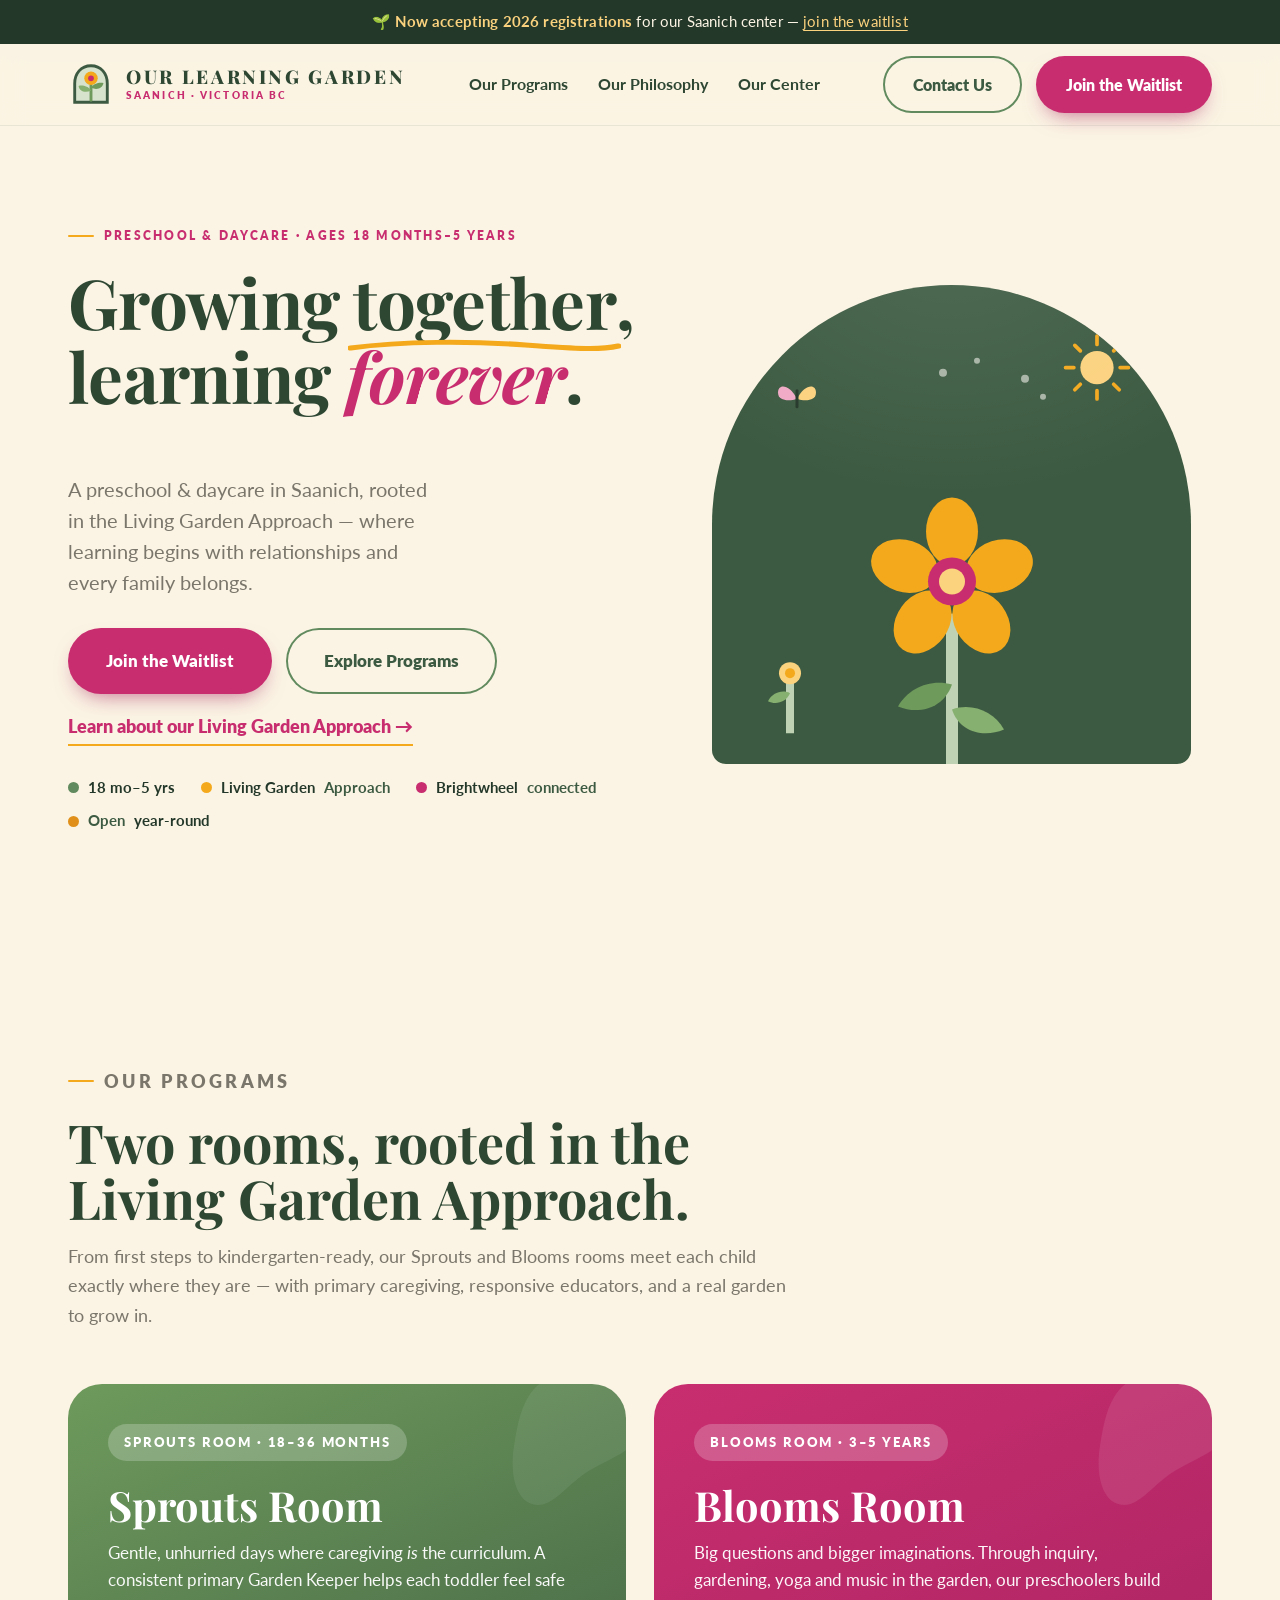
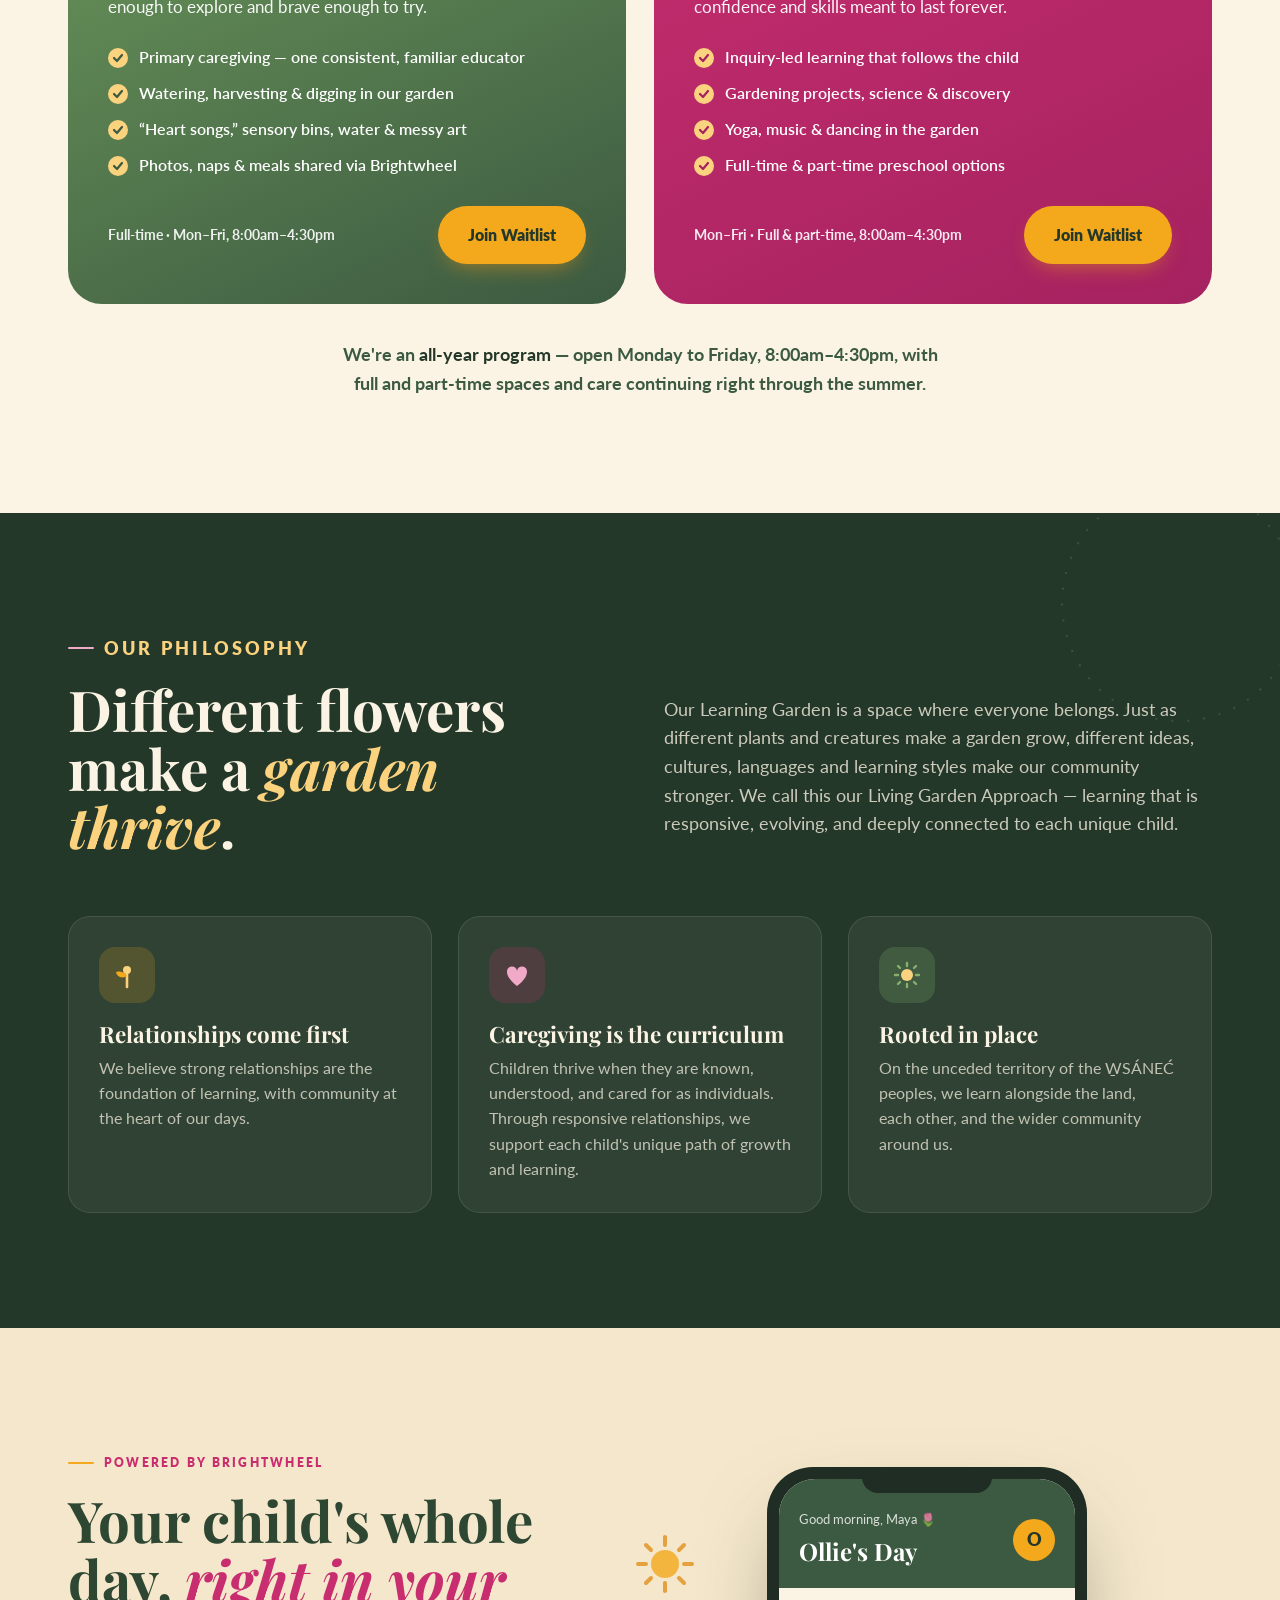
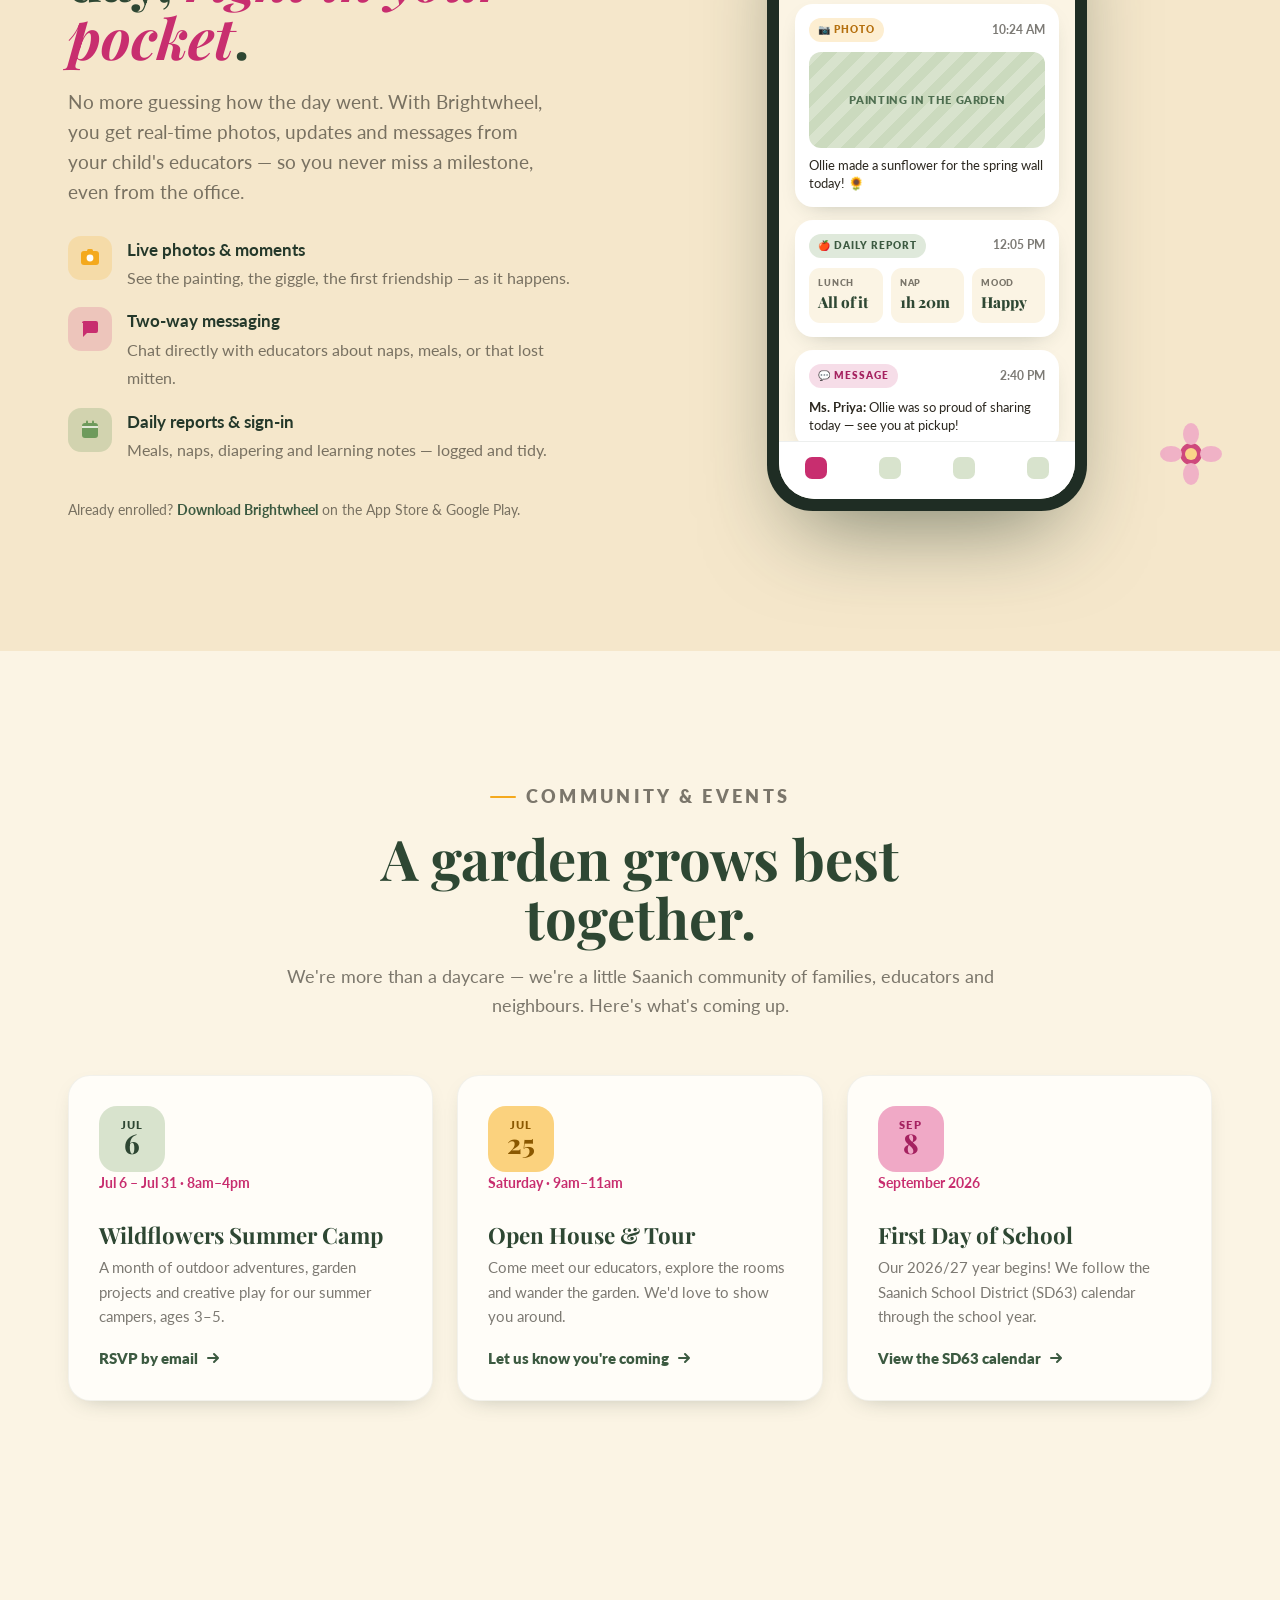
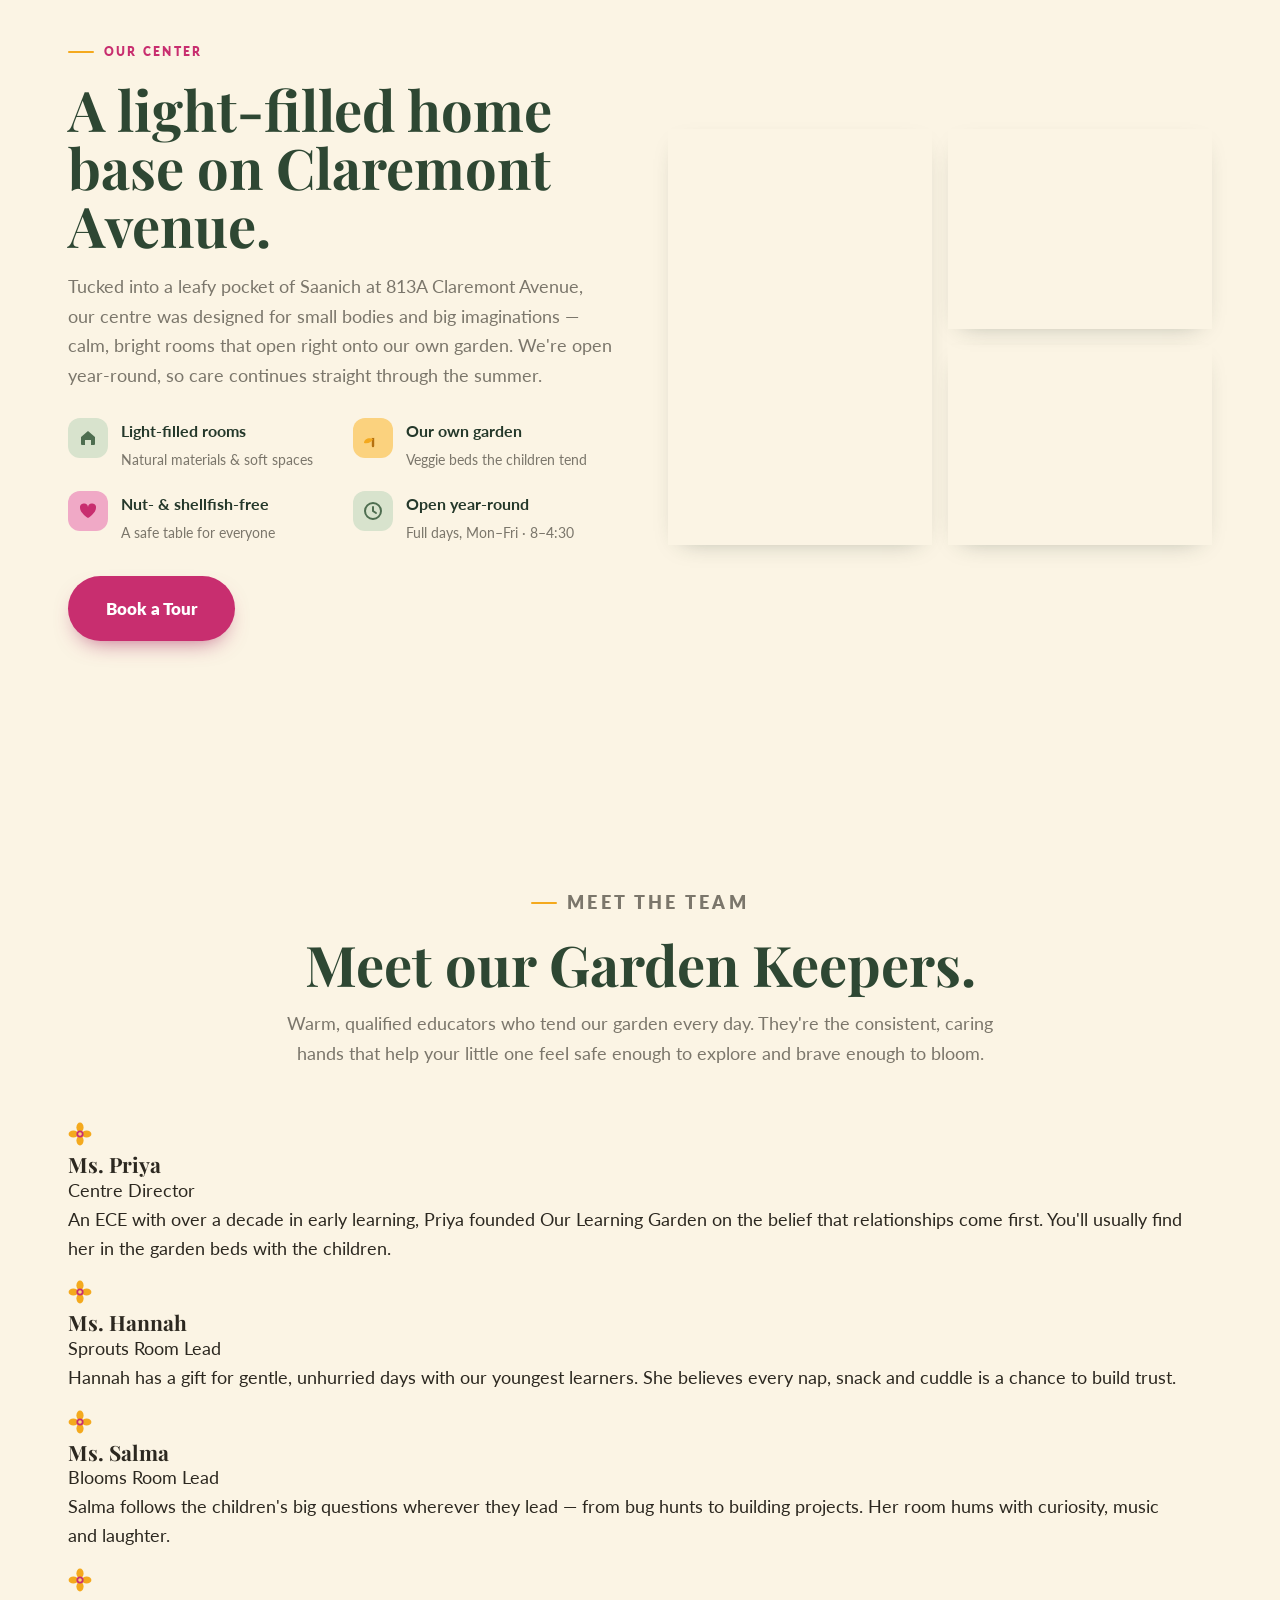
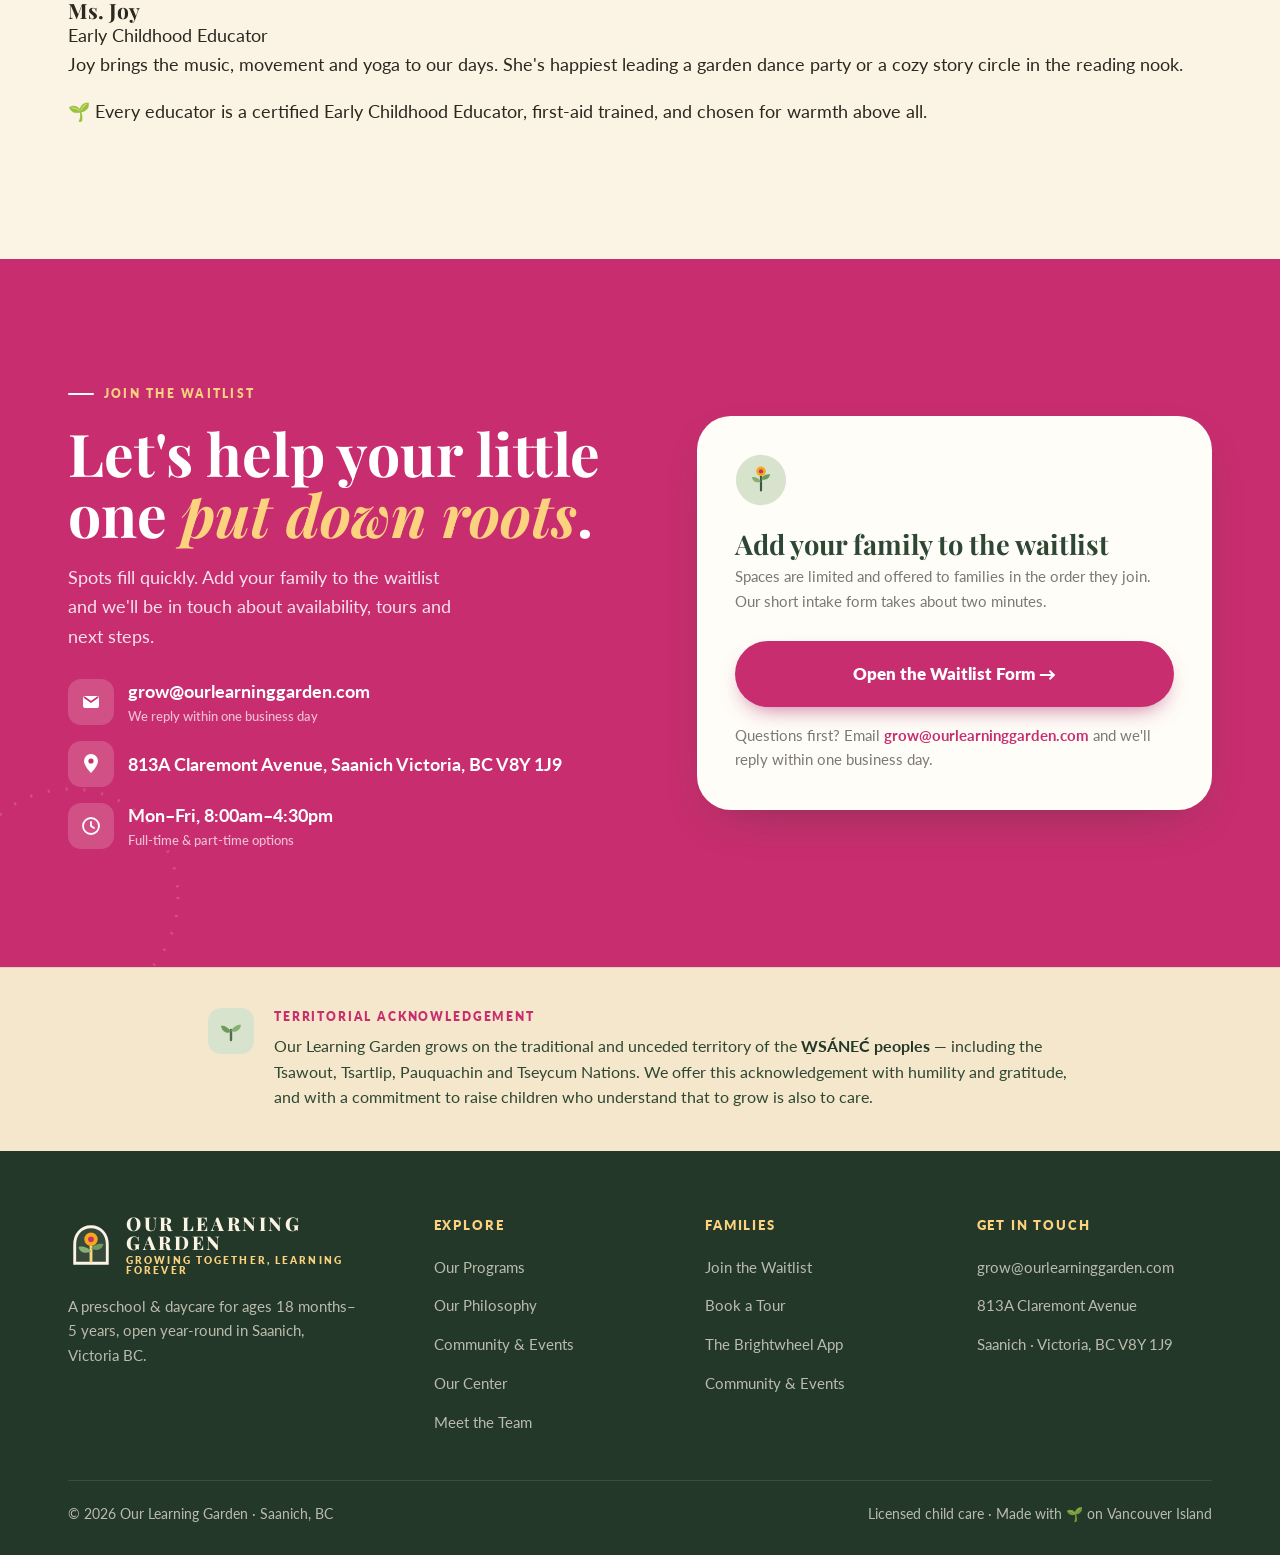
==== commit c8bfac90: "Add files via upload" ====
--- a/index.html
+++ b/index.html
@@ -13,7 +13,7 @@
 
 <!-- ===================== ANNOUNCE ===================== -->
 <div class="announce">
-  🌱 <strong>Now accepting 2026 registrations</strong> for our Saanich center — <a href="#waitlist">join the waitlist</a>
+  🌱 <strong>Now accepting 2026 registrations</strong> for our Saanich center — <a href="https://forms.gle/a2fBe1ZndDvMBNN49" target="_blank" rel="noopener">join the waitlist</a>
 </div>
 
 <!-- ===================== NAV ===================== -->
@@ -21,11 +21,12 @@
   <div class="nav-inner">
     <a class="brand" href="#top" aria-label="Our Learning Garden home">
       <svg class="mark" viewBox="0 0 48 48" fill="none" aria-hidden="true">
-        <circle cx="24" cy="24" r="23" fill="#3C5A41"/>
-        <path d="M24 36V22" stroke="#FBD27E" stroke-width="3" stroke-linecap="round"/>
-        <path d="M24 24c-1-6-6-8-10-8 0 6 4 9 10 8Z" fill="#F4A91D"/>
-        <path d="M24 21c1-6 6-8 10-8 0 6-4 9-10 8Z" fill="#C82E6F"/>
-        <circle cx="24" cy="14" r="3.4" fill="#FBD27E"/>
+        <path d="M24 5C13.5 5 7 13 7 23.5V43h34V23.5C41 13 34.5 5 24 5Z" fill="#D8E3CD" stroke="#3C5A41" stroke-width="3"/>
+        <path d="M24 41V25" stroke="#6E9A5C" stroke-width="3" stroke-linecap="round"/>
+        <path d="M24 31c-3-5-9-6-13-5 1 5 6 8 13 5Z" fill="#86B06F"/>
+        <path d="M24 28c3-5 9-6 13-5-1 5-6 8-13 5Z" fill="#6E9A5C"/>
+        <circle cx="24" cy="18" r="7" fill="#F4A91D"/>
+        <circle cx="24" cy="18" r="3" fill="#C82E6F"/>
       </svg>
       <span class="brand-text">
         <span class="brand-name">Our Learning Garden</span>
@@ -36,13 +37,12 @@
     <nav class="nav-links">
       <a href="#programs">Our Programs</a>
       <a href="#philosophy">Our Philosophy</a>
-      <a href="#community">Community &amp; Events</a>
       <a href="#center">Our Center</a>
     </nav>
 
     <div class="nav-cta">
-      <a href="#waitlist" class="btn btn-ghost">Contact Us</a>
-      <a href="#waitlist" class="btn btn-primary">Join the Waitlist</a>
+      <a href="mailto:grow@ourlearninggarden.com" class="btn btn-ghost">Contact Us</a>
+      <a href="https://forms.gle/a2fBe1ZndDvMBNN49" target="_blank" rel="noopener" class="btn btn-primary">Join the Waitlist</a>
       <button class="nav-toggle" id="navToggle" aria-label="Menu"><span></span><span></span><span></span></button>
     </div>
   </div>
@@ -55,21 +55,19 @@
   <div class="wrap hero-grid">
     <div class="hero-copy">
       <p class="eyebrow">Preschool &amp; Daycare · Ages 18 months–5 years</p>
-      <h1>Where every child
-        <span class="grow">grows
-          <svg viewBox="0 0 200 16" preserveAspectRatio="none" aria-hidden="true"><path d="M2 11C40 4 90 4 130 8s55 5 68 1" stroke="#F4A91D" stroke-width="5" fill="none" stroke-linecap="round"/></svg>
-        </span>
-        <span class="seed">together</span>.
+      <h1>Growing <span class="grow">together<svg viewBox="0 0 200 16" preserveAspectRatio="none" aria-hidden="true"><path d="M2 11C40 4 90 4 130 8s55 5 68 1" stroke="#F4A91D" stroke-width="5" fill="none" stroke-linecap="round"/></svg></span>,<br />learning <span class="seed">forever</span>.
       </h1>
-      <p class="hero-lead">A play-based preschool &amp; daycare in Saanich, rooted in our Living Garden Approach — where learning begins with relationships and every family belongs.</p>
+      <p class="hero-lead">A preschool &amp; daycare in Saanich, rooted in the Living Garden Approach — where learning begins with relationships and every family belongs.</p>
       <div class="hero-actions">
-        <a href="#waitlist" class="btn btn-primary btn-lg">Join the Waitlist</a>
+        <a href="https://forms.gle/a2fBe1ZndDvMBNN49" target="_blank" rel="noopener" class="btn btn-primary btn-lg">Join the Waitlist</a>
         <a href="#programs" class="btn btn-ghost btn-lg">Explore Programs</a>
       </div>
+      <p style="margin:18px 0 0"><a href="https://forms.gle/a2fBe1ZndDvMBNN49" target="_blank" rel="noopener" class="lga-link" style="display:inline-flex;align-items:center;gap:8px;color:var(--raspberry);font-weight:800;text-decoration:none;border-bottom:2px solid var(--marigold);padding-bottom:3px">Learn about our Living Garden Approach →</a></p>
       <div class="hero-meta">
         <span class="chip"><span class="dot" style="background:var(--sage-500)"></span> <b>18 mo–5 yrs</b></span>
         <span class="chip"><span class="dot" style="background:var(--marigold)"></span> <b>Living Garden</b> Approach</span>
         <span class="chip"><span class="dot" style="background:var(--raspberry)"></span> <b>Brightwheel</b> connected</span>
+        <span class="chip"><span class="dot" style="background:var(--marigold-deep)"></span> Open <b>year-round</b></span>
       </div>
     </div>
 
@@ -89,18 +87,15 @@
           <path d="M115 215c-22-6-44 4-54 22 22 9 46 1 54-22Z" fill="#6E9A5C"/>
           <path d="M115 240c20-7 42 2 52 20-21 9-45 2-52-20Z" fill="#86B06F"/>
           <g>
-            <circle cx="115" cy="112" r="30" fill="#C82E6F"/>
             <g fill="#F4A91D">
-              <ellipse cx="115" cy="64" rx="20" ry="30"/>
-              <ellipse cx="115" cy="160" rx="20" ry="30"/>
-              <ellipse cx="67" cy="112" rx="30" ry="20"/>
-              <ellipse cx="163" cy="112" rx="30" ry="20"/>
-              <ellipse cx="81" cy="78" rx="24" ry="20" transform="rotate(-45 81 78)"/>
-              <ellipse cx="149" cy="78" rx="24" ry="20" transform="rotate(45 149 78)"/>
-              <ellipse cx="81" cy="146" rx="24" ry="20" transform="rotate(45 81 146)"/>
-              <ellipse cx="149" cy="146" rx="24" ry="20" transform="rotate(-45 149 146)"/>
+              <ellipse cx="115" cy="62" rx="26" ry="34" transform="rotate(0 115 112)"/>
+              <ellipse cx="115" cy="62" rx="26" ry="34" transform="rotate(72 115 112)"/>
+              <ellipse cx="115" cy="62" rx="26" ry="34" transform="rotate(144 115 112)"/>
+              <ellipse cx="115" cy="62" rx="26" ry="34" transform="rotate(216 115 112)"/>
+              <ellipse cx="115" cy="62" rx="26" ry="34" transform="rotate(288 115 112)"/>
             </g>
-            <circle cx="115" cy="112" r="16" fill="#FBD27E"/>
+            <circle cx="115" cy="112" r="24" fill="#C82E6F"/>
+            <circle cx="115" cy="112" r="13" fill="#FBD27E"/>
           </g>
         </svg>
         <!-- small sprout left -->
@@ -133,7 +128,7 @@
     <div class="section-head">
       <p class="eyebrow">Our Programs</p>
       <h2>Two rooms, rooted in the Living Garden Approach.</h2>
-      <p>From first steps to kindergarten-ready, our Sprouts and Blooms rooms meet each child exactly where they are — with primary caregiving, low ratios, and a real garden to grow in.</p>
+      <p>From first steps to kindergarten-ready, our Sprouts and Blooms rooms meet each child exactly where they are — with primary caregiving, responsive educators, and a real garden to grow in.</p>
     </div>
 
     <div class="programs-grid">
@@ -151,7 +146,7 @@
         </ul>
         <div class="foot">
           <span class="hours">Full-time · Mon–Fri, 8:00am–4:30pm</span>
-          <a href="#waitlist" class="btn btn-marigold">Join Waitlist</a>
+          <a href="https://forms.gle/a2fBe1ZndDvMBNN49" target="_blank" rel="noopener" class="btn btn-marigold">Join Waitlist</a>
         </div>
       </article>
 
@@ -162,17 +157,18 @@
         <h3>Blooms Room</h3>
         <p class="desc">Big questions and bigger imaginations. Through inquiry, gardening, yoga and music in the garden, our preschoolers build confidence and skills meant to last forever.</p>
         <ul>
-          <li><svg width="20" height="20" viewBox="0 0 20 20"><circle cx="10" cy="10" r="10" fill="#FBD27E"/><path d="M6 10l3 3 5-6" stroke="#A52260" stroke-width="2.2" fill="none" stroke-linecap="round" stroke-linejoin="round"/></svg> Emergent, inquiry-led learning that follows the child</li>
+          <li><svg width="20" height="20" viewBox="0 0 20 20"><circle cx="10" cy="10" r="10" fill="#FBD27E"/><path d="M6 10l3 3 5-6" stroke="#A52260" stroke-width="2.2" fill="none" stroke-linecap="round" stroke-linejoin="round"/></svg> Inquiry-led learning that follows the child</li>
           <li><svg width="20" height="20" viewBox="0 0 20 20"><circle cx="10" cy="10" r="10" fill="#FBD27E"/><path d="M6 10l3 3 5-6" stroke="#A52260" stroke-width="2.2" fill="none" stroke-linecap="round" stroke-linejoin="round"/></svg> Gardening projects, science &amp; discovery</li>
           <li><svg width="20" height="20" viewBox="0 0 20 20"><circle cx="10" cy="10" r="10" fill="#FBD27E"/><path d="M6 10l3 3 5-6" stroke="#A52260" stroke-width="2.2" fill="none" stroke-linecap="round" stroke-linejoin="round"/></svg> Yoga, music &amp; dancing in the garden</li>
           <li><svg width="20" height="20" viewBox="0 0 20 20"><circle cx="10" cy="10" r="10" fill="#FBD27E"/><path d="M6 10l3 3 5-6" stroke="#A52260" stroke-width="2.2" fill="none" stroke-linecap="round" stroke-linejoin="round"/></svg> Full-time &amp; part-time preschool options</li>
         </ul>
         <div class="foot">
-          <span class="hours">Mon–Fri · full &amp; part-time, from 8:00am</span>
-          <a href="#waitlist" class="btn btn-marigold">Join Waitlist</a>
-        </div>
-      </article>
-    </div>
+          <span class="hours">Mon–Fri · Full &amp; part-time, 8:00am–4:30pm</span>
+          <a href="https://forms.gle/a2fBe1ZndDvMBNN49" target="_blank" rel="noopener" class="btn btn-marigold">Join Waitlist</a>
+        </div>
+      </article>
+    </div>
+    <p class="year-round-note" style="text-align:center;margin:36px auto 0;max-width:62ch;font-weight:700;color:var(--sage-700)">We're an <strong style="color:var(--sage-900)">all-year program</strong> — open Monday to Friday, 8:00am–4:30pm, with full and part-time spaces and care continuing right through the summer.</p>
   </div>
 </section>
 
@@ -184,9 +180,9 @@
     <div class="phil-top">
       <div>
         <p class="eyebrow">Our Philosophy</p>
-        <h2>Different flowers make a <em>beautiful garden</em>.</h2>
-      </div>
-      <p>Our Learning Garden is a space where everyone belongs. Just as different plants and creatures make a garden thrive, different ideas, cultures, languages and learning styles make our community stronger. We call this our Living Garden Approach — learning that is responsive, evolving, and deeply connected to each unique child.</p>
+        <h2>Different flowers make a <em>garden thrive</em>.</h2>
+      </div>
+      <p>Our Learning Garden is a space where everyone belongs. Just as different plants and creatures make a garden grow, different ideas, cultures, languages and learning styles make our community stronger. We call this our Living Garden Approach — learning that is responsive, evolving, and deeply connected to each unique child.</p>
     </div>
 
     <div class="phil-grid">
@@ -195,21 +191,21 @@
           <svg width="28" height="28" viewBox="0 0 28 28"><path d="M14 26V12" stroke="#FBD27E" stroke-width="2.6" stroke-linecap="round"/><path d="M14 15c-3-5-9-5-11-4 1 5 6 7 11 4Z" fill="#F4A91D"/><circle cx="14" cy="9" r="4" fill="#FBD27E"/></svg>
         </div>
         <h3>Relationships come first</h3>
-        <p>Every child is supported by a consistent, primary Garden Keeper — a secure base of trust and belonging that makes all other learning possible.</p>
+        <p>We believe strong relationships are the foundation of learning, with community at the heart of our days.</p>
       </article>
       <article class="phil-card">
         <div class="phil-icon" style="background:rgba(200,46,111,.2)">
           <svg width="28" height="28" viewBox="0 0 28 28"><path d="M14 25S4 18 4 11a5 5 0 0110-1 5 5 0 0110 1c0 7-10 14-10 14Z" fill="#F0A9C6"/></svg>
         </div>
         <h3>Caregiving is the curriculum</h3>
-        <p>Meals, rest and everyday routines aren't separate from learning — they're exactly where connection, communication and confidence quietly grow.</p>
+        <p>Children thrive when they are known, understood, and cared for as individuals. Through responsive relationships, we support each child's unique path of growth and learning.</p>
       </article>
       <article class="phil-card">
         <div class="phil-icon" style="background:rgba(110,154,92,.28)">
           <svg width="28" height="28" viewBox="0 0 28 28"><circle cx="14" cy="14" r="6" fill="#FBD27E"/><g stroke="#86B06F" stroke-width="2.4" stroke-linecap="round"><path d="M14 2v3M14 23v3M2 14h3M23 14h3M5 5l2 2M21 21l2 2M23 5l-2 2M7 21l-2 2"/></g></svg>
         </div>
         <h3>Rooted in place</h3>
-        <p>On the unceded territory of the W̱SÁNEĆ peoples, we learn outdoors every day — tending real garden beds and raising children who know that to grow is also to care.</p>
+        <p>On the unceded territory of the W̱SÁNEĆ peoples, we learn alongside the land, each other, and the wider community around us.</p>
       </article>
     </div>
   </div>
@@ -239,7 +235,6 @@
       </div>
 
       <div class="app-cta">
-        <a href="#waitlist" class="btn btn-sage btn-lg">See how it works</a>
         <p class="app-note">Already enrolled? <b>Download Brightwheel</b> on the App Store &amp; Google Play.</p>
       </div>
     </div>
@@ -309,32 +304,28 @@
 
     <div class="events-grid">
       <article class="event">
-        <span class="date" style="background:var(--sage-100);color:var(--sage-800)"><span class="m">May</span><span class="d">24</span></span>
-        <div class="meta">Saturday · 10am–1pm</div>
-        <h3>Spring Planting Day</h3>
-        <p>Families dig in to plant our raised veggie beds and sunflower house. Wear your muddy boots!</p>
-        <span class="more">RSVP <svg width="16" height="16" viewBox="0 0 16 16"><path d="M3 8h9m-3-4 4 4-4 4" stroke="currentColor" stroke-width="2" fill="none" stroke-linecap="round" stroke-linejoin="round"/></svg></span>
+        <span class="date" style="background:var(--sage-100);color:var(--sage-800)"><span class="m">Jul</span><span class="d">6</span></span>
+        <div class="meta">Jul 6 – Jul 31 · 8am–4pm</div>
+        <h3>Wildflowers Summer Camp</h3>
+        <p>A month of outdoor adventures, garden projects and creative play for our summer campers, ages 3–5.</p>
+        <a class="more" style="text-decoration:none" href="mailto:grow@ourlearninggarden.com?subject=Wildflowers%20Summer%20Camp%20RSVP">RSVP by email <svg width="16" height="16" viewBox="0 0 16 16"><path d="M3 8h9m-3-4 4 4-4 4" stroke="currentColor" stroke-width="2" fill="none" stroke-linecap="round" stroke-linejoin="round"/></svg></a>
       </article>
       <article class="event">
-        <span class="date" style="background:var(--marigold-soft);color:#8A5800"><span class="m">Jun</span><span class="d">12</span></span>
-        <div class="meta">Thursday · 9:30am</div>
+        <span class="date" style="background:var(--marigold-soft);color:#8A5800"><span class="m">Jul</span><span class="d">25</span></span>
+        <div class="meta">Saturday · 9am–11am</div>
         <h3>Open House &amp; Tour</h3>
-        <p>Thinking of joining? Meet our educators, explore the classrooms, and let the kids play.</p>
-        <span class="more">Book a tour <svg width="16" height="16" viewBox="0 0 16 16"><path d="M3 8h9m-3-4 4 4-4 4" stroke="currentColor" stroke-width="2" fill="none" stroke-linecap="round" stroke-linejoin="round"/></svg></span>
+        <p>Come meet our educators, explore the rooms and wander the garden. We'd love to show you around.</p>
+        <a class="more" style="text-decoration:none" href="mailto:grow@ourlearninggarden.com?subject=Open%20House%20RSVP">Let us know you're coming <svg width="16" height="16" viewBox="0 0 16 16"><path d="M3 8h9m-3-4 4 4-4 4" stroke="currentColor" stroke-width="2" fill="none" stroke-linecap="round" stroke-linejoin="round"/></svg></a>
       </article>
       <article class="event">
-        <span class="date" style="background:var(--raspberry-soft);color:#A52260"><span class="m">Jun</span><span class="d">21</span></span>
-        <div class="meta">Saturday · 4pm–7pm</div>
-        <h3>Summer Family Potluck</h3>
-        <p>Bring a dish to share and celebrate the season with music, games and our garden harvest.</p>
-        <span class="more">Add to list <svg width="16" height="16" viewBox="0 0 16 16"><path d="M3 8h9m-3-4 4 4-4 4" stroke="currentColor" stroke-width="2" fill="none" stroke-linecap="round" stroke-linejoin="round"/></svg></span>
-      </article>
-    </div>
-
-    <div class="community-strip">
-      <p>🌼 Want event reminders &amp; the monthly Garden Gazette newsletter?</p>
-      <a href="#waitlist" class="btn btn-sage">Get on our list</a>
-    </div>
+        <span class="date" style="background:var(--raspberry-soft);color:#A52260"><span class="m">Sep</span><span class="d">8</span></span>
+        <div class="meta">September 2026</div>
+        <h3>First Day of School</h3>
+        <p>Our 2026/27 year begins! We follow the Saanich School District (SD63) calendar through the school year.</p>
+        <a class="more" style="text-decoration:none" href="https://www.sd63.bc.ca/" target="_blank" rel="noopener">View the SD63 calendar <svg width="16" height="16" viewBox="0 0 16 16"><path d="M3 8h9m-3-4 4 4-4 4" stroke="currentColor" stroke-width="2" fill="none" stroke-linecap="round" stroke-linejoin="round"/></svg></a>
+      </article>
+    </div>
+
   </div>
 </section>
 
@@ -344,7 +335,7 @@
     <div class="center-copy">
       <p class="eyebrow">Our Center</p>
       <h2>A light-filled home base on Claremont Avenue.</h2>
-      <p class="center-lead">Tucked into a leafy pocket of Saanich at 813 Claremont Avenue, our centre was designed for small bodies and big imaginations — calm, bright rooms that open right onto our own garden.</p>
+      <p class="center-lead">Tucked into a leafy pocket of Saanich at 813A Claremont Avenue, our centre was designed for small bodies and big imaginations — calm, bright rooms that open right onto our own garden. We're open year-round, so care continues straight through the summer.</p>
       <div class="center-feats">
         <div class="cfeat">
           <span class="ci" style="background:var(--sage-100)"><svg width="20" height="20" viewBox="0 0 20 20"><path d="M3 9l7-6 7 6v7a1 1 0 01-1 1h-3v-5H7v5H4a1 1 0 01-1-1V9Z" fill="#4E6E50"/></svg></span>
@@ -360,10 +351,10 @@
         </div>
         <div class="cfeat">
           <span class="ci" style="background:var(--sage-100)"><svg width="20" height="20" viewBox="0 0 20 20"><circle cx="10" cy="10" r="8" fill="none" stroke="#4E6E50" stroke-width="2"/><path d="M10 6v4l3 2" stroke="#4E6E50" stroke-width="2" stroke-linecap="round" fill="none"/></svg></span>
-          <div><b>Full days</b><span>8:00am–4:30pm, Mon–Fri</span></div>
-        </div>
-      </div>
-      <a href="#waitlist" class="btn btn-primary btn-lg">Book a Tour</a>
+          <div><b>Open year-round</b><span>Full days, Mon–Fri · 8–4:30</span></div>
+        </div>
+      </div>
+      <a href="mailto:grow@ourlearninggarden.com?subject=Tour%20request" class="btn btn-primary btn-lg">Book a Tour</a>
     </div>
 
     <div class="gallery">
@@ -371,6 +362,61 @@
       <image-slot id="center-2" shape="rounded" radius="22" placeholder="Garden / outdoor play"></image-slot>
       <image-slot id="center-3" shape="rounded" radius="22" placeholder="Cozy reading nook"></image-slot>
     </div>
+  </div>
+</section>
+
+<!-- ===================== MEET THE TEAM ===================== -->
+<section class="team band" id="team">
+  <div class="wrap">
+    <div class="section-head center">
+      <p class="eyebrow" style="justify-content:center">Meet the Team</p>
+      <h2>Meet our Garden Keepers.</h2>
+      <p>Warm, qualified educators who tend our garden every day. They're the consistent, caring hands that help your little one feel safe enough to explore and brave enough to bloom.</p>
+    </div>
+
+    <div class="team-grid">
+      <article class="tcard">
+        <div class="photo-wrap">
+          <image-slot id="team-1" shape="circle" placeholder="Headshot"></image-slot>
+          <span class="bloom"><svg width="24" height="24" viewBox="0 0 40 40" aria-hidden="true"><g fill="#F4A91D"><ellipse cx="20" cy="9" rx="6" ry="8"/><ellipse cx="20" cy="31" rx="6" ry="8"/><ellipse cx="9" cy="20" rx="8" ry="6"/><ellipse cx="31" cy="20" rx="8" ry="6"/></g><circle cx="20" cy="20" r="6" fill="#C82E6F"/><circle cx="20" cy="20" r="3" fill="#FBD27E"/></svg></span>
+        </div>
+        <h3>Ms. Priya</h3>
+        <div class="role">Centre Director</div>
+        <p>An ECE with over a decade in early learning, Priya founded Our Learning Garden on the belief that relationships come first. You'll usually find her in the garden beds with the children.</p>
+      </article>
+
+      <article class="tcard">
+        <div class="photo-wrap">
+          <image-slot id="team-2" shape="circle" placeholder="Headshot"></image-slot>
+          <span class="bloom"><svg width="24" height="24" viewBox="0 0 40 40" aria-hidden="true"><g fill="#F4A91D"><ellipse cx="20" cy="9" rx="6" ry="8"/><ellipse cx="20" cy="31" rx="6" ry="8"/><ellipse cx="9" cy="20" rx="8" ry="6"/><ellipse cx="31" cy="20" rx="8" ry="6"/></g><circle cx="20" cy="20" r="6" fill="#C82E6F"/><circle cx="20" cy="20" r="3" fill="#FBD27E"/></svg></span>
+        </div>
+        <h3>Ms. Hannah</h3>
+        <div class="role">Sprouts Room Lead</div>
+        <p>Hannah has a gift for gentle, unhurried days with our youngest learners. She believes every nap, snack and cuddle is a chance to build trust.</p>
+      </article>
+
+      <article class="tcard">
+        <div class="photo-wrap">
+          <image-slot id="team-3" shape="circle" placeholder="Headshot"></image-slot>
+          <span class="bloom"><svg width="24" height="24" viewBox="0 0 40 40" aria-hidden="true"><g fill="#F4A91D"><ellipse cx="20" cy="9" rx="6" ry="8"/><ellipse cx="20" cy="31" rx="6" ry="8"/><ellipse cx="9" cy="20" rx="8" ry="6"/><ellipse cx="31" cy="20" rx="8" ry="6"/></g><circle cx="20" cy="20" r="6" fill="#C82E6F"/><circle cx="20" cy="20" r="3" fill="#FBD27E"/></svg></span>
+        </div>
+        <h3>Ms. Salma</h3>
+        <div class="role">Blooms Room Lead</div>
+        <p>Salma follows the children's big questions wherever they lead — from bug hunts to building projects. Her room hums with curiosity, music and laughter.</p>
+      </article>
+
+      <article class="tcard">
+        <div class="photo-wrap">
+          <image-slot id="team-4" shape="circle" placeholder="Headshot"></image-slot>
+          <span class="bloom"><svg width="24" height="24" viewBox="0 0 40 40" aria-hidden="true"><g fill="#F4A91D"><ellipse cx="20" cy="9" rx="6" ry="8"/><ellipse cx="20" cy="31" rx="6" ry="8"/><ellipse cx="9" cy="20" rx="8" ry="6"/><ellipse cx="31" cy="20" rx="8" ry="6"/></g><circle cx="20" cy="20" r="6" fill="#C82E6F"/><circle cx="20" cy="20" r="3" fill="#FBD27E"/></svg></span>
+        </div>
+        <h3>Ms. Joy</h3>
+        <div class="role">Early Childhood Educator</div>
+        <p>Joy brings the music, movement and yoga to our days. She's happiest leading a garden dance party or a cozy story circle in the reading nook.</p>
+      </article>
+    </div>
+
+    <p class="team-note">🌱 Every educator is a certified Early Childhood Educator, first-aid trained, and chosen for warmth above all.</p>
   </div>
 </section>
 
@@ -390,7 +436,8 @@
         </a>
         <a href="#center">
           <span class="ci"><svg width="22" height="22" viewBox="0 0 22 22"><path d="M11 20S4 13 4 8a7 7 0 0114 0c0 5-7 12-7 12Z" fill="#fff"/><circle cx="11" cy="8" r="2.6" fill="#C82E6F"/></svg></span>
-          <span>813 Claremont Avenue, Saanich<span class="sub">Victoria, BC V8Y 1J9</span></span>
+          <span>813A Claremont Avenue, Saanich
+Victoria, BC V8Y 1J9</span>
         </a>
         <a href="#programs">
           <span class="ci"><svg width="22" height="22" viewBox="0 0 22 22"><circle cx="11" cy="11" r="8" fill="none" stroke="#fff" stroke-width="1.8"/><path d="M11 7v4l3 2" stroke="#fff" stroke-width="1.8" stroke-linecap="round" fill="none"/></svg></span>
@@ -399,127 +446,13 @@
       </div>
     </div>
 
-    <!-- Form -->
+    <!-- Waitlist CTA -->
     <div class="form-card" id="formCard">
-      <form id="waitForm" novalidate>
-        <h3>Add your family</h3>
-        <p class="sub">Takes about 60 seconds. No commitment.</p>
-        <div class="field two">
-          <div>
-            <label for="parent">Parent name</label>
-            <input id="parent" name="parent" type="text" placeholder="Your name" required />
-          </div>
-          <div>
-            <label for="child">Child's first name</label>
-            <input id="child" name="child" type="text" placeholder="Little one" required />
-          </div>
-        </div>
-        <div class="field">
-          <label for="email">Email</label>
-          <input id="email" name="email" type="email" placeholder="you@email.com" required />
-        </div>
-        <div class="field two">
-          <div>
-            <label for="program">Program</label>
-            <select id="program" name="program" required>
-              <option value="" disabled selected>Choose one</option>
-              <option>Sprouts Room (18–36 months)</option>
-              <option>Blooms Room (3–5 yrs)</option>
-              <option>Not sure yet</option>
-            </select>
-          </div>
-          <div>
-            <label for="start">Ideal start</label>
-            <select id="start" name="start" required>
-              <option value="" disabled selected>Choose one</option>
-              <option>As soon as possible</option>
-              <option>Fall 2026</option>
-              <option>Winter 2026/27</option>
-              <option>Just exploring</option>
-            </select>
-          </div>
-        </div>
-        <button type="submit" class="btn btn-primary btn-lg">Join the Waitlist</button>
-      </form>
-      <div class="form-success" id="formSuccess" style="display:none">
-        <div class="ok"><svg width="34" height="34" viewBox="0 0 34 34"><path d="M9 17l5 5 11-12" stroke="#4E6E50" stroke-width="3.4" fill="none" stroke-linecap="round" stroke-linejoin="round"/></svg></div>
-        <h3>You're on the list! 🌱</h3>
-        <p id="successMsg">We'll be in touch soon about next steps and tours.</p>
-      </div>
-    </div>
-  </div>
-</section>
-
-<!-- ===================== LOGO CONCEPTS ===================== -->
-<section class="logos band" id="logos">
-  <div class="wrap">
-    <span class="note-tag">Designer note · pick your favourite</span>
-    <h2>Three fresh logo directions.</h2>
-    <p class="lead">You mentioned you're open to new marks. Here are three original lockups built from your sage / marigold / raspberry palette and your "growing garden" idea — each one works in a circle, a favicon, or a sign out front. Tell me which feels most like you and I'll refine it.</p>
-
-    <div class="logo-grid">
-      <!-- Concept 1: sprout monogram -->
-      <div class="logo-card">
-        <div class="stageL">
-          <div style="text-align:center">
-            <svg width="92" height="92" viewBox="0 0 92 92" aria-hidden="true">
-              <circle cx="46" cy="46" r="44" fill="#3C5A41"/>
-              <path d="M46 70V40" stroke="#FBD27E" stroke-width="5" stroke-linecap="round"/>
-              <path d="M46 46c-3-12-13-15-21-14 1 12 9 18 21 14Z" fill="#F4A91D"/>
-              <path d="M46 40c3-12 13-15 21-14-1 12-9 18-21 14Z" fill="#C82E6F"/>
-              <circle cx="46" cy="26" r="6" fill="#FBD27E"/>
-            </svg>
-            <div style="font-family:var(--font-display);font-weight:800;letter-spacing:.12em;color:#3C5A41;margin-top:10px;font-size:.82rem">OUR LEARNING GARDEN</div>
-          </div>
-        </div>
-        <div class="cap">01 · The Sprout Seal</div>
-        <div class="cap-sub">Friendly, iconic, great as an app icon</div>
-      </div>
-
-      <!-- Concept 2: bloom wordmark -->
-      <div class="logo-card">
-        <div class="stageL">
-          <div style="display:flex;align-items:center;gap:14px">
-            <svg width="64" height="64" viewBox="0 0 64 64" aria-hidden="true">
-              <circle cx="32" cy="32" r="10" fill="#C82E6F"/>
-              <g fill="#F4A91D">
-                <ellipse cx="32" cy="11" rx="8" ry="12"/><ellipse cx="32" cy="53" rx="8" ry="12"/>
-                <ellipse cx="11" cy="32" rx="12" ry="8"/><ellipse cx="53" cy="32" rx="12" ry="8"/>
-                <ellipse cx="17" cy="17" rx="10" ry="8" transform="rotate(-45 17 17)"/>
-                <ellipse cx="47" cy="17" rx="10" ry="8" transform="rotate(45 47 17)"/>
-                <ellipse cx="17" cy="47" rx="10" ry="8" transform="rotate(45 17 47)"/>
-                <ellipse cx="47" cy="47" rx="10" ry="8" transform="rotate(-45 47 47)"/>
-              </g>
-              <circle cx="32" cy="32" r="5" fill="#FBD27E"/>
-            </svg>
-            <div style="text-align:left;line-height:1">
-              <div style="font-family:var(--font-display);font-weight:800;color:#3C5A41;font-size:1.15rem">Our Learning</div>
-              <div style="font-family:var(--font-display);font-weight:900;color:#C82E6F;font-size:1.5rem;font-style:italic">Garden</div>
-            </div>
-          </div>
-        </div>
-        <div class="cap">02 · Bloom Wordmark</div>
-        <div class="cap-sub">Warm &amp; expressive, leads with the flower</div>
-      </div>
-
-      <!-- Concept 3: greenhouse arch -->
-      <div class="logo-card">
-        <div class="stageL">
-          <div style="text-align:center">
-            <svg width="100" height="84" viewBox="0 0 100 84" aria-hidden="true">
-              <path d="M50 6C28 6 14 22 14 44v34h72V44C86 22 72 6 50 6Z" fill="none" stroke="#3C5A41" stroke-width="4"/>
-              <path d="M50 78V46" stroke="#6E9A5C" stroke-width="4" stroke-linecap="round"/>
-              <path d="M50 52c-4-7-12-8-17-7 1 7 8 11 17 7Z" fill="#86B06F"/>
-              <path d="M50 48c4-7 12-8 17-7-1 7-8 11-17 7Z" fill="#6E9A5C"/>
-              <circle cx="50" cy="36" r="9" fill="#F4A91D"/>
-              <circle cx="50" cy="36" r="4" fill="#C82E6F"/>
-            </svg>
-            <div style="font-family:var(--font-display);font-weight:800;letter-spacing:.1em;color:#3C5A41;margin-top:8px;font-size:.8rem">OUR LEARNING GARDEN</div>
-          </div>
-        </div>
-        <div class="cap">03 · Greenhouse Arch</div>
-        <div class="cap-sub">Calm &amp; grounded, a "home for growing"</div>
-      </div>
+      <svg width="52" height="52" viewBox="0 0 120 120" style="margin-bottom:16px" aria-hidden="true"><circle cx="60" cy="60" r="58" fill="#D8E3CD"/><path d="M60 84V52" stroke="#3C5A41" stroke-width="5" stroke-linecap="round"/><path d="M60 64c-4-9-13-12-21-11 1 9 9 15 21 11Z" fill="#86B06F"/><path d="M60 58c4-9 13-12 21-11-1 9-9 15-21 11Z" fill="#6E9A5C"/><circle cx="60" cy="40" r="11" fill="#F4A91D"/><circle cx="60" cy="40" r="5" fill="#C82E6F"/></svg>
+      <h3>Add your family to the waitlist</h3>
+      <p class="sub">Spaces are limited and offered to families in the order they join. Our short intake form takes about two minutes.</p>
+      <a href="https://forms.gle/a2fBe1ZndDvMBNN49" target="_blank" rel="noopener" class="btn btn-primary btn-lg" style="width:100%;justify-content:center">Open the Waitlist Form →</a>
+      <p class="sub" style="margin:16px 0 0">Questions first? Email <a href="mailto:grow@ourlearninggarden.com" style="color:var(--raspberry);font-weight:700;text-decoration:none">grow@ourlearninggarden.com</a> and we'll reply within one business day.</p>
     </div>
   </div>
 </section>
@@ -544,18 +477,19 @@
       <div>
         <a class="brand" href="#top" style="margin-bottom:4px">
           <svg class="mark" viewBox="0 0 48 48" aria-hidden="true">
-            <circle cx="24" cy="24" r="23" fill="#4E6E50"/>
-            <path d="M24 36V22" stroke="#FBD27E" stroke-width="3" stroke-linecap="round"/>
-            <path d="M24 24c-1-6-6-8-10-8 0 6 4 9 10 8Z" fill="#F4A91D"/>
-            <path d="M24 21c1-6 6-8 10-8 0 6-4 9-10 8Z" fill="#C82E6F"/>
-            <circle cx="24" cy="14" r="3.4" fill="#FBD27E"/>
+            <path d="M24 5C13.5 5 7 13 7 23.5V43h34V23.5C41 13 34.5 5 24 5Z" fill="rgba(255,255,255,.08)" stroke="#FBF4E4" stroke-width="3"/>
+            <path d="M24 41V25" stroke="#FBD27E" stroke-width="3" stroke-linecap="round"/>
+            <path d="M24 31c-3-5-9-6-13-5 1 5 6 8 13 5Z" fill="#86B06F"/>
+            <path d="M24 28c3-5 9-6 13-5-1 5-6 8-13 5Z" fill="#6E9A5C"/>
+            <circle cx="24" cy="18" r="7" fill="#F4A91D"/>
+            <circle cx="24" cy="18" r="3" fill="#C82E6F"/>
           </svg>
           <span class="brand-text">
             <span class="brand-name">Our Learning Garden</span>
             <span class="brand-tag">Growing together, learning forever</span>
           </span>
         </a>
-        <p class="fdesc">A play-based preschool &amp; daycare for ages 18 months–5 years in Saanich, Victoria BC.</p>
+        <p class="fdesc">A preschool &amp; daycare for ages 18 months–5 years, open year-round in Saanich, Victoria BC.</p>
       </div>
       <div>
         <h4>Explore</h4>
@@ -564,22 +498,23 @@
           <li><a href="#philosophy">Our Philosophy</a></li>
           <li><a href="#community">Community &amp; Events</a></li>
           <li><a href="#center">Our Center</a></li>
+          <li><a href="#team">Meet the Team</a></li>
         </ul>
       </div>
       <div>
         <h4>Families</h4>
         <ul>
-          <li><a href="#waitlist">Join the Waitlist</a></li>
-          <li><a href="#center">Book a Tour</a></li>
+          <li><a href="https://forms.gle/a2fBe1ZndDvMBNN49" target="_blank" rel="noopener">Join the Waitlist</a></li>
+          <li><a href="mailto:grow@ourlearninggarden.com?subject=Tour%20request">Book a Tour</a></li>
           <li><a href="#app">The Brightwheel App</a></li>
-          <li><a href="#community">Newsletter</a></li>
+          <li><a href="#community">Community &amp; Events</a></li>
         </ul>
       </div>
       <div>
         <h4>Get in touch</h4>
         <ul>
           <li><a href="mailto:grow@ourlearninggarden.com">grow@ourlearninggarden.com</a></li>
-          <li><a href="#center">813 Claremont Avenue</a></li>
+          <li><a href="#center">813A Claremont Avenue</a></li>
           <li><a href="#center">Saanich · Victoria, BC V8Y 1J9</a></li>
         </ul>
       </div>
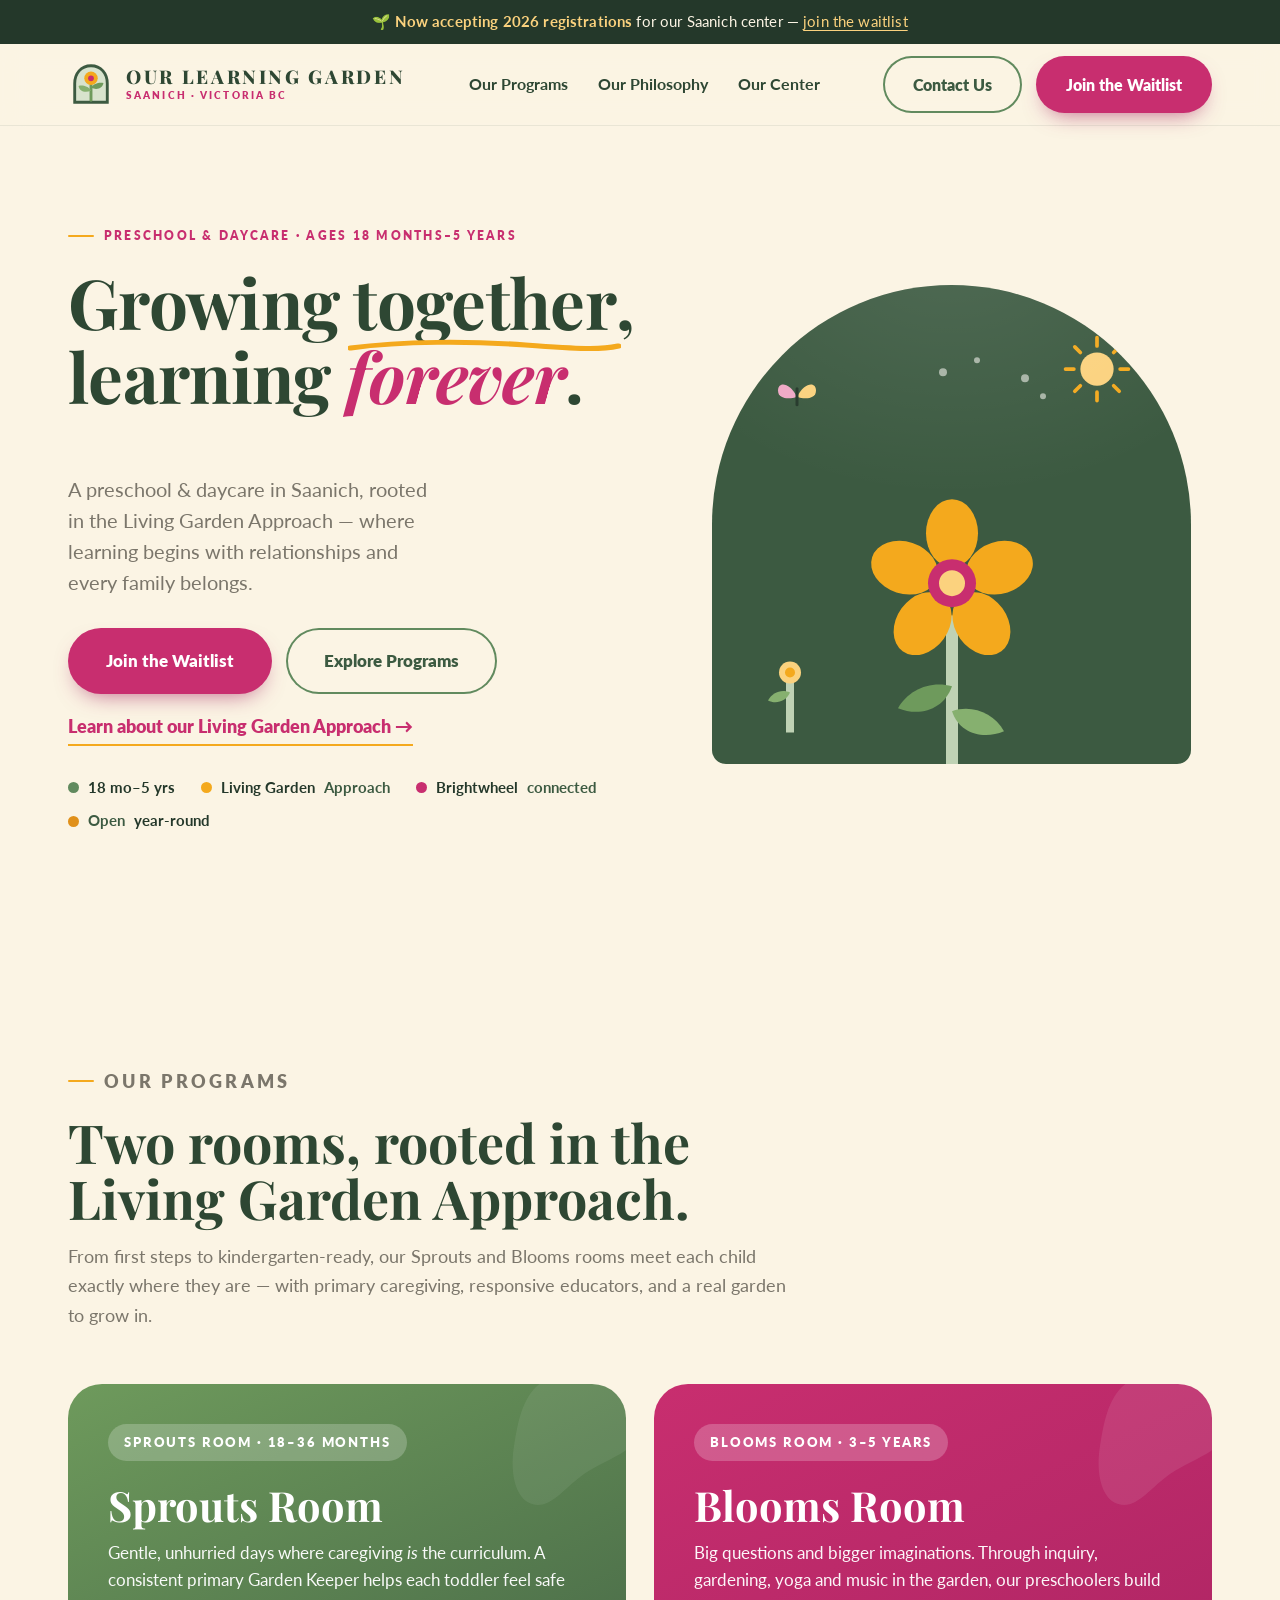
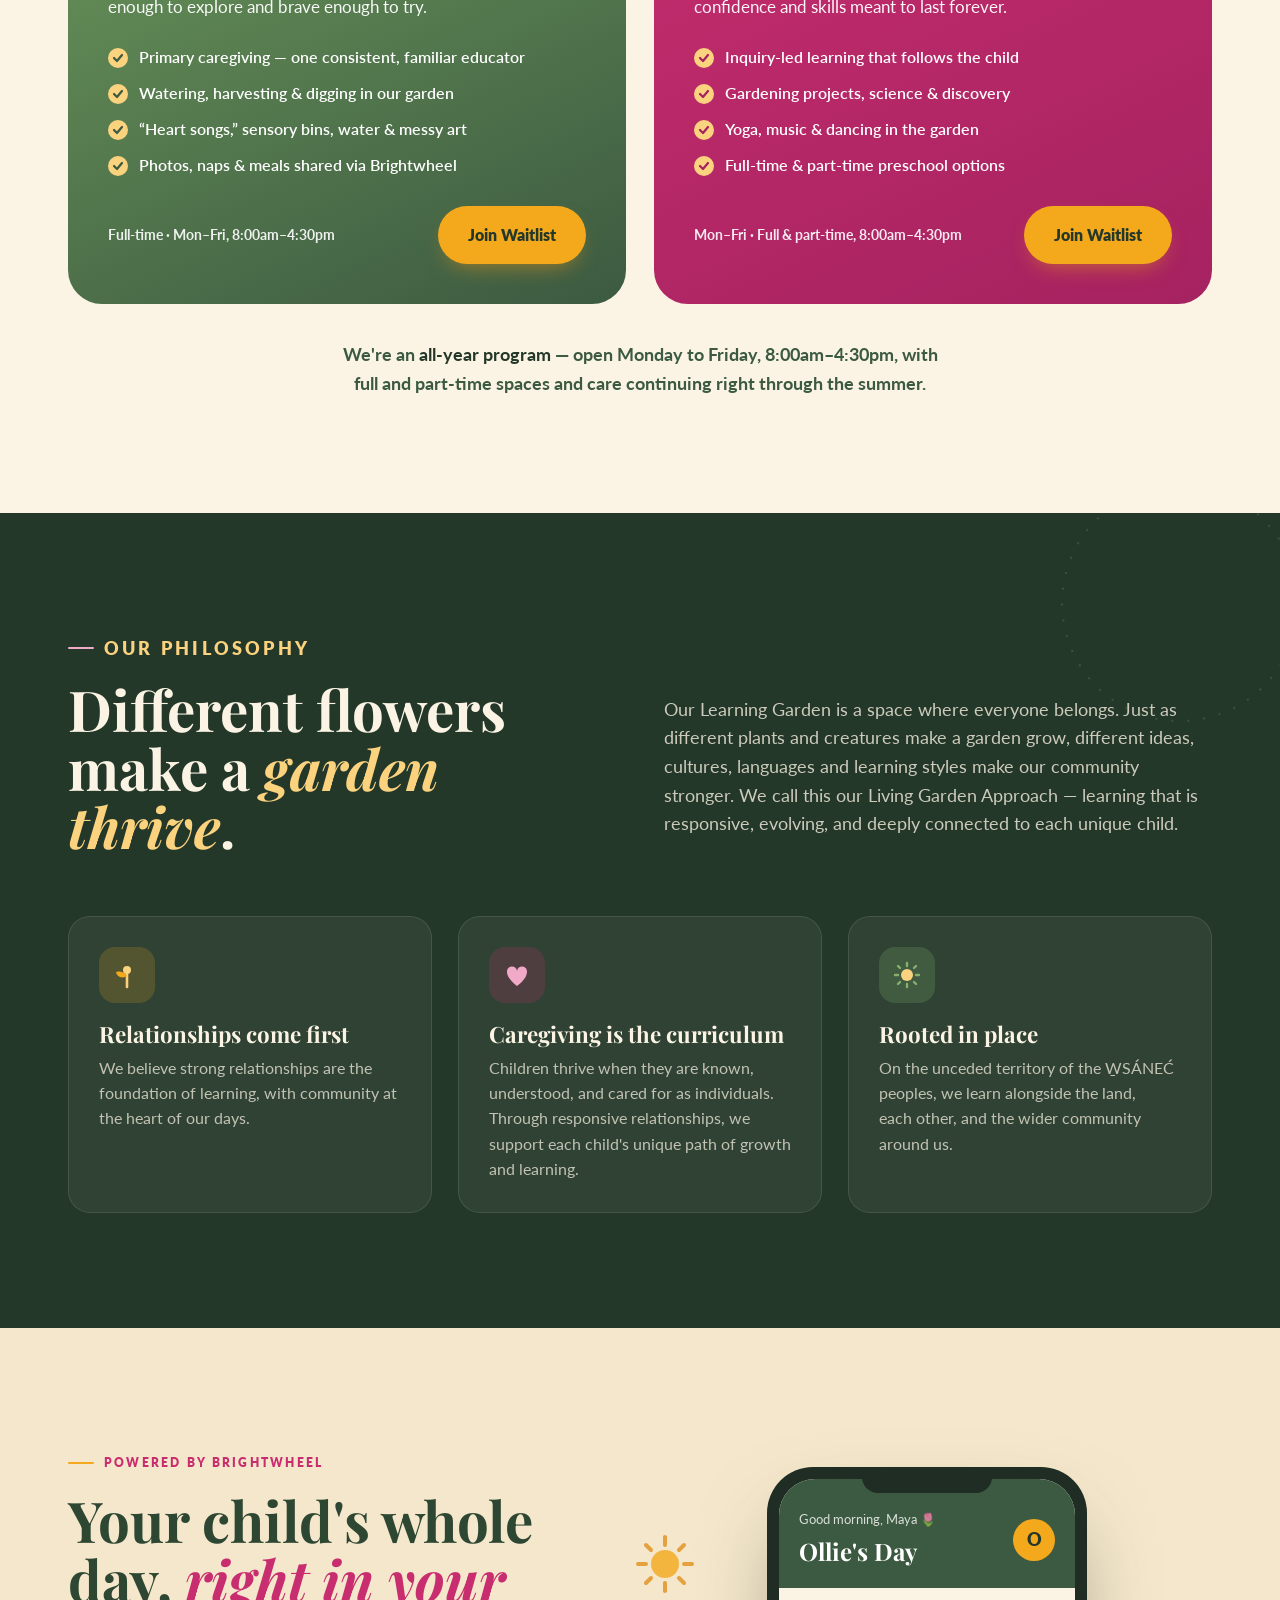
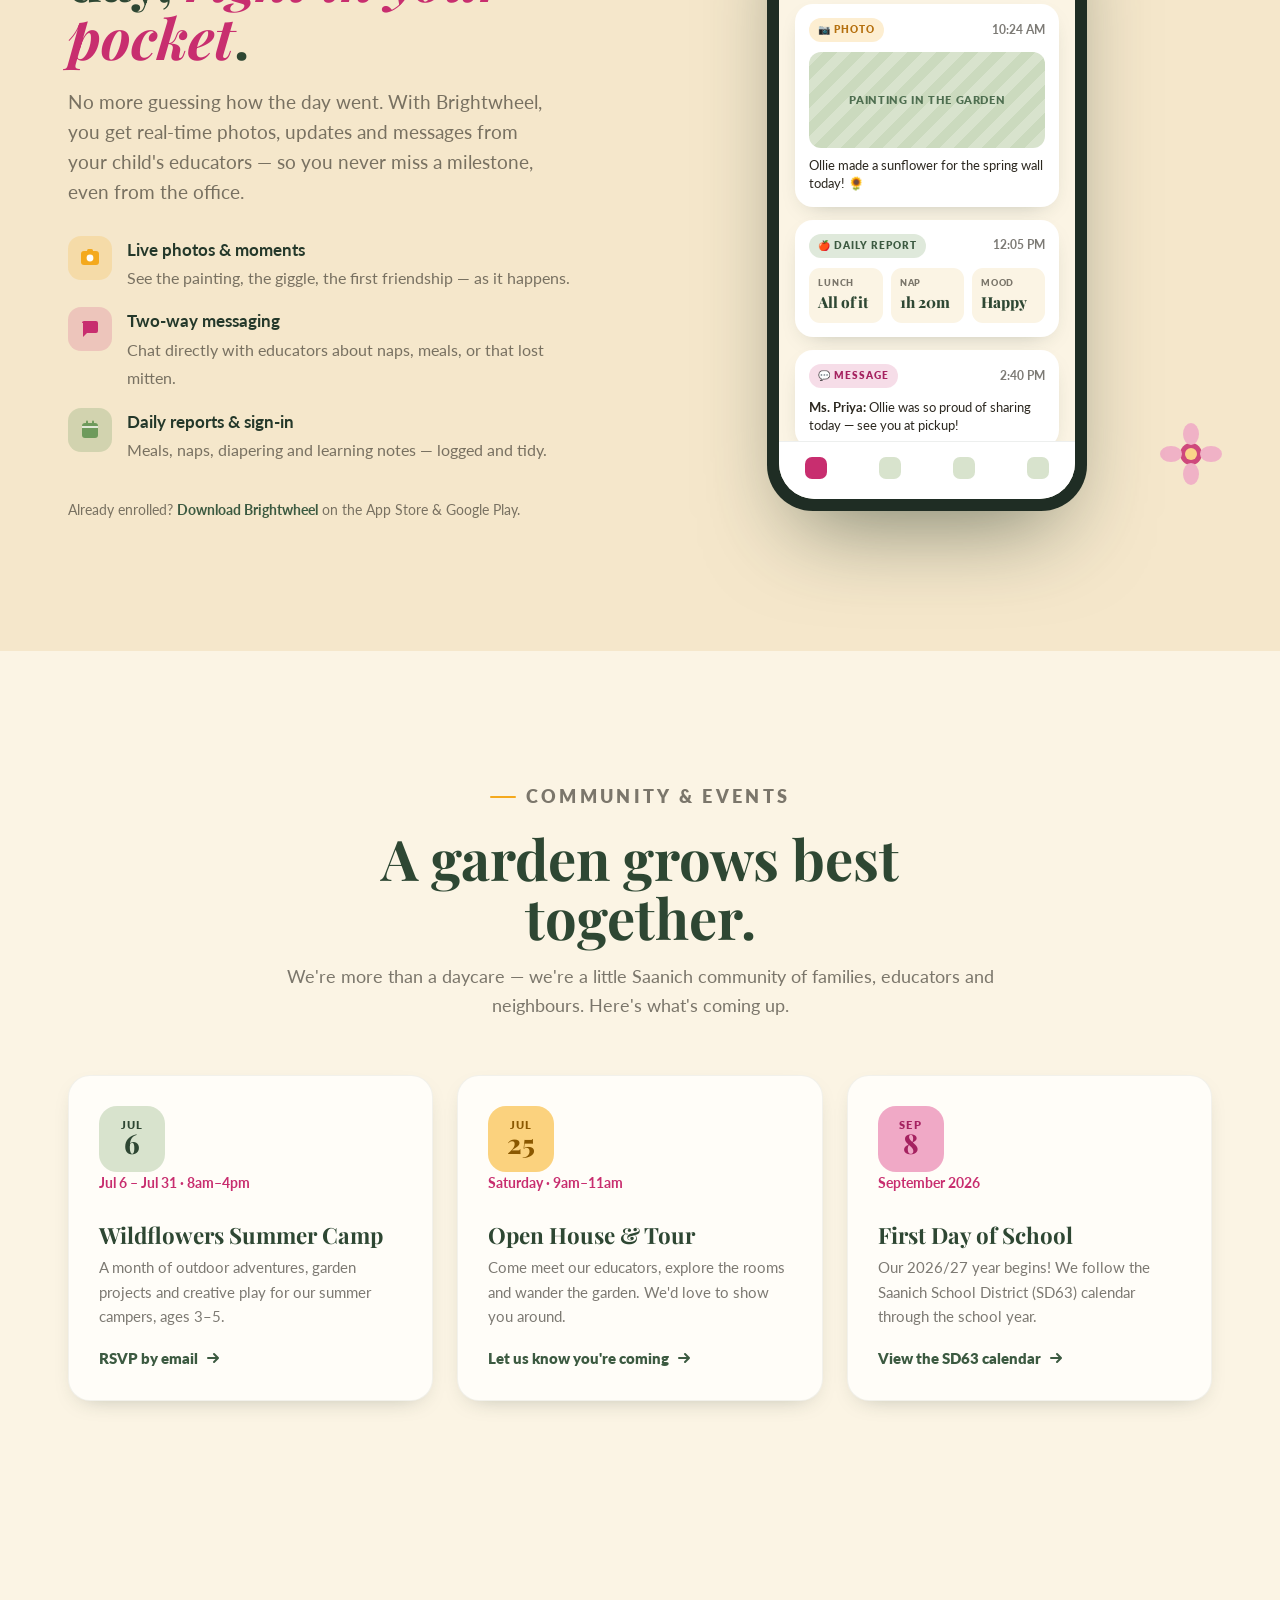
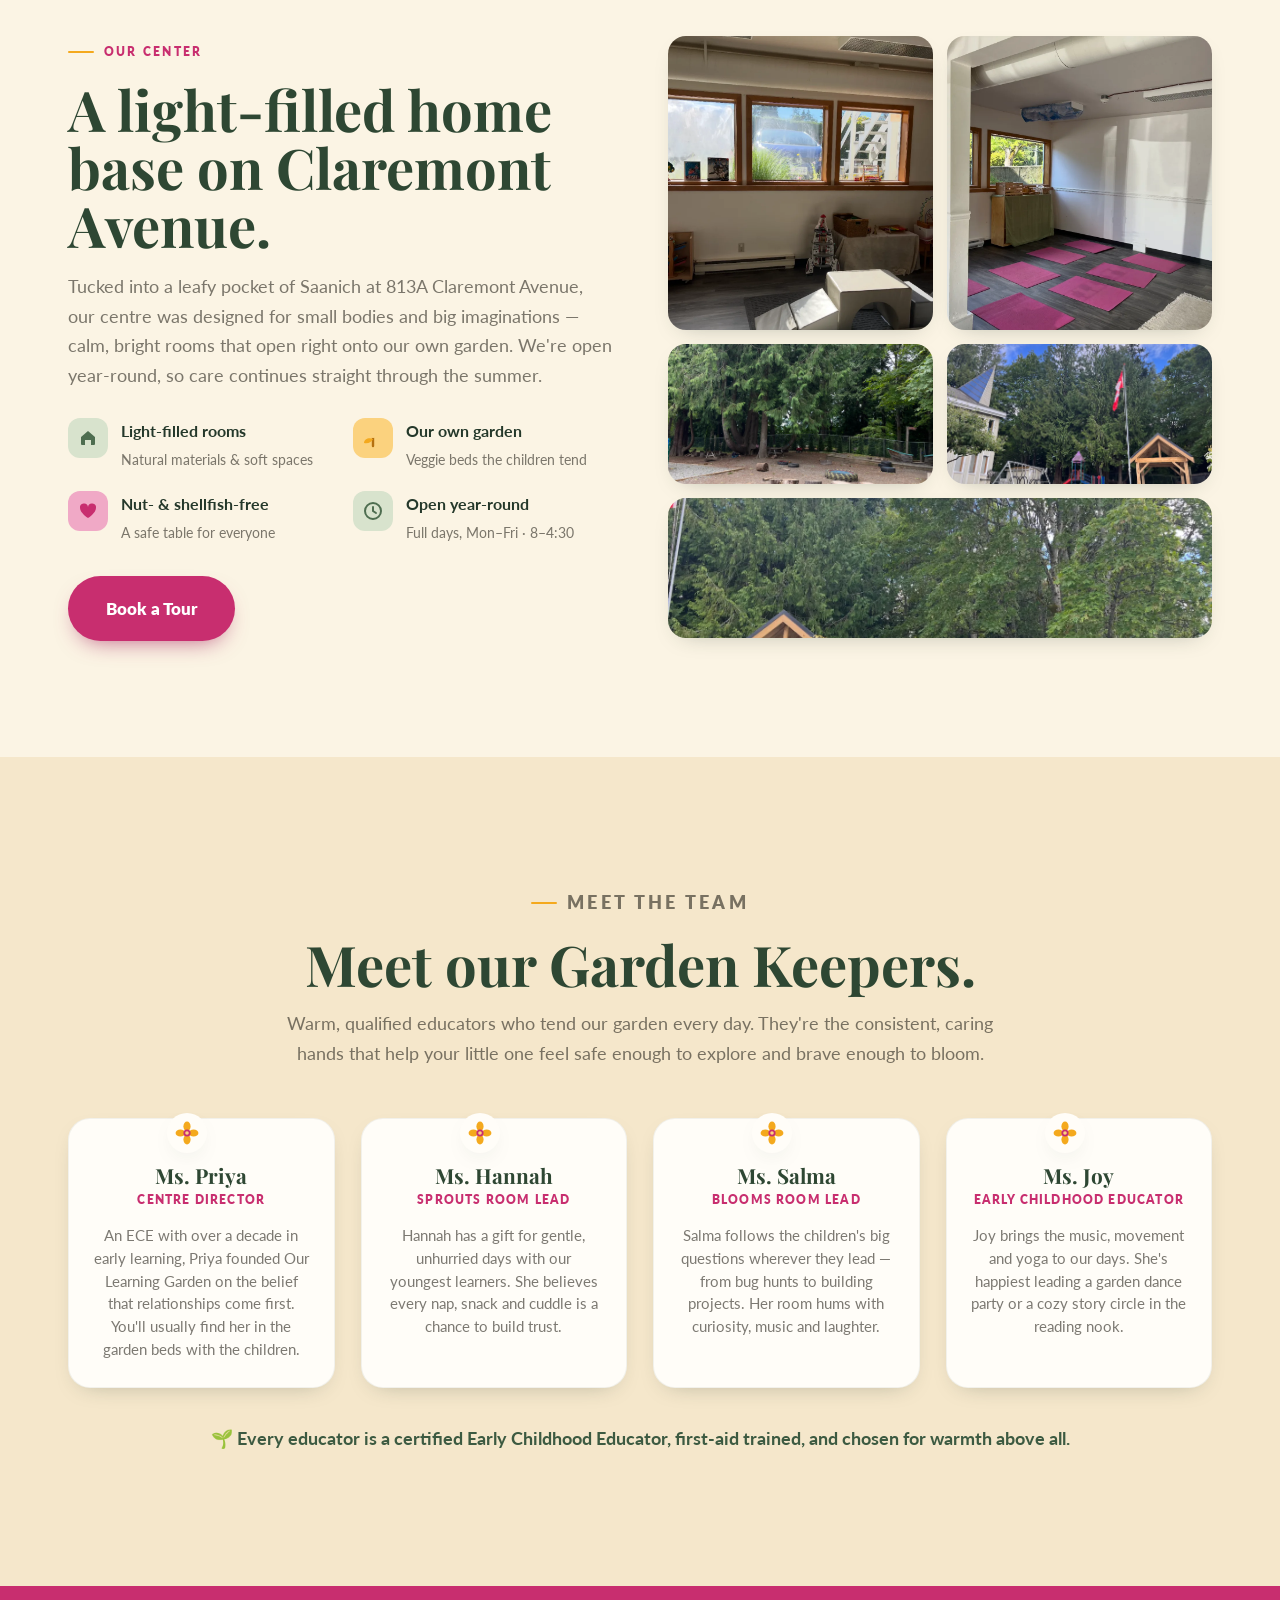
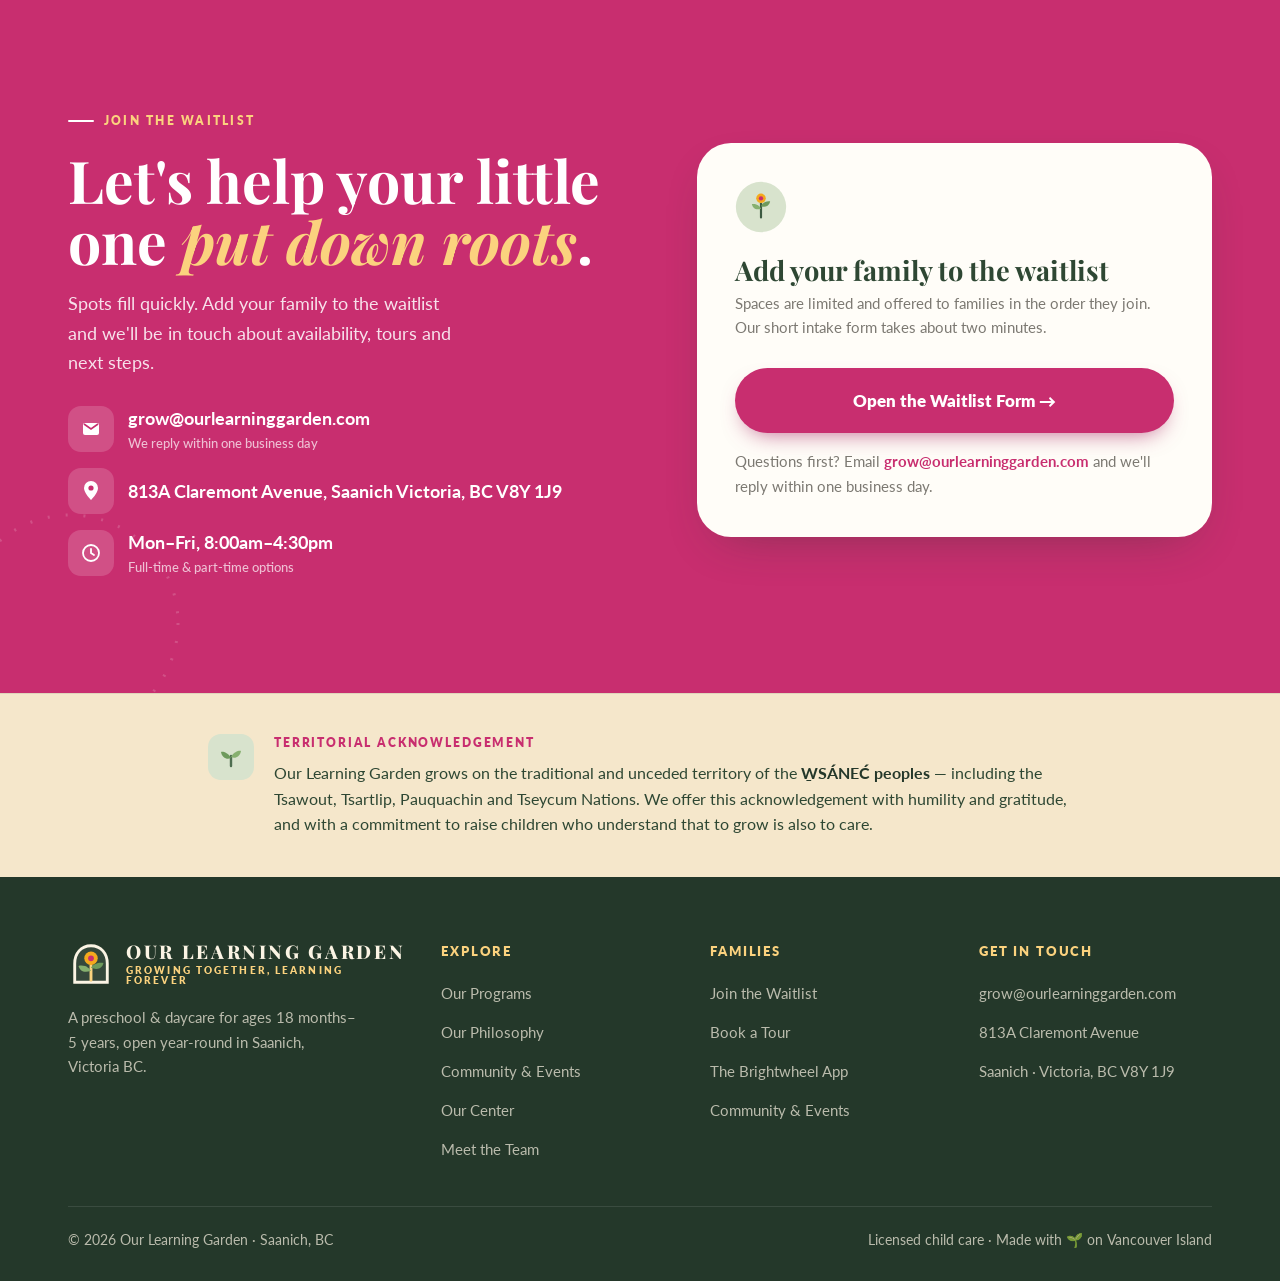
==== commit f54d6dad: "Add files via upload" ====
--- a/index.html
+++ b/index.html
@@ -358,9 +358,11 @@
     </div>
 
     <div class="gallery">
-      <image-slot id="center-1" class="tall" shape="rounded" radius="22" placeholder="Classroom photo"></image-slot>
-      <image-slot id="center-2" shape="rounded" radius="22" placeholder="Garden / outdoor play"></image-slot>
-      <image-slot id="center-3" shape="rounded" radius="22" placeholder="Cozy reading nook"></image-slot>
+      <figure class="g-tall"><img src="images/center-classroom.webp" alt="A light-filled classroom with big windows and soft play blocks" loading="lazy" /></figure>
+      <figure class="g-tall"><img src="images/center-movement.webp" alt="Our movement and yoga room with mats and a natural-wood shelf" loading="lazy" /></figure>
+      <figure><img src="images/center-forest.webp" alt="Forest nature-play area with tree-stump seating under big cedars" loading="lazy" /></figure>
+      <figure><img src="images/center-playground.webp" alt="Playground with swings, a slide and a timber-frame gazebo" loading="lazy" /></figure>
+      <figure class="g-wide"><img src="images/center-outdoor.webp" alt="Our garden and outdoor play space beneath the trees" loading="lazy" /></figure>
     </div>
   </div>
 </section>
--- a/garden.css
+++ b/garden.css
@@ -151,6 +151,7 @@
   font-family: var(--font-display); font-weight: 800;
   font-size: 1.18rem; color: var(--sage-800);
   letter-spacing: .14em; text-transform: uppercase;
+  white-space: nowrap;
 }
 .brand-tag { font-size: 0.6rem; letter-spacing: .22em; text-transform: uppercase; color: var(--raspberry); font-weight: 800; margin-top: 4px; }
 
@@ -366,9 +367,42 @@
 .cfeat b { display: block; color: var(--sage-900); font-size: 1.02rem; }
 .cfeat span { font-size: .9rem; color: var(--ink-60); }
 
-.gallery { display: grid; grid-template-columns: 1fr 1fr; grid-template-rows: 200px 200px; gap: 16px; }
-.gallery image-slot { width: 100%; height: 100%; box-shadow: var(--shadow-sm); }
-.gallery .tall { grid-row: span 2; height: 100%; }
+.gallery { display: grid; grid-template-columns: 1fr 1fr; grid-auto-rows: 140px; gap: 14px; }
+.gallery figure { margin: 0; border-radius: 18px; overflow: hidden; box-shadow: var(--shadow-sm); position: relative; }
+.gallery img { width: 100%; height: 100%; object-fit: cover; display: block; }
+.gallery .g-tall { grid-row: span 2; }
+.gallery .g-wide { grid-column: span 2; }
+
+/* ============================================================
+   MEET THE TEAM
+   ============================================================ */
+.team { background: var(--cream-2); }
+.team .section-head { margin-bottom: 50px; }
+.team-grid { display: grid; grid-template-columns: repeat(4, 1fr); gap: 26px; }
+.tcard {
+  background: var(--white); border-radius: var(--radius);
+  padding: 28px 24px 26px; text-align: center;
+  box-shadow: var(--shadow-sm); border: 1px solid rgba(36,56,42,.06);
+  display: flex; flex-direction: column; align-items: center;
+  transition: transform .2s ease, box-shadow .2s ease;
+}
+.tcard:hover { transform: translateY(-6px); box-shadow: var(--shadow); }
+.tcard .photo-wrap { position: relative; margin-bottom: 18px; }
+.tcard image-slot { width: 132px; height: 132px; box-shadow: var(--shadow-sm); }
+.tcard .bloom {
+  position: absolute; bottom: -6px; right: -6px;
+  width: 40px; height: 40px;
+  background: var(--white); border-radius: 50%;
+  display: grid; place-items: center; box-shadow: var(--shadow-sm);
+}
+.tcard h3 { font-size: 1.3rem; color: var(--sage-800); margin-bottom: 4px; }
+.tcard .role {
+  font-family: var(--font-text); font-weight: 800; font-size: .74rem;
+  letter-spacing: .1em; text-transform: uppercase; color: var(--raspberry);
+  margin-bottom: 14px;
+}
+.tcard p { font-size: .92rem; color: var(--ink-60); margin: 0; line-height: 1.55; }
+.team-note { margin-top: 36px; text-align: center; font-weight: 700; color: var(--sage-700); }
 
 /* ============================================================
    WAITLIST / CONTACT
@@ -459,6 +493,7 @@
   .phil-grid { grid-template-columns: 1fr; }
   .programs-grid { grid-template-columns: 1fr; }
   .events-grid { grid-template-columns: 1fr; }
+  .team-grid { grid-template-columns: 1fr 1fr; }
   .logo-grid { grid-template-columns: 1fr; }
   .footer-grid { grid-template-columns: 1fr 1fr; }
   .app-grid { gap: 40px; }
@@ -468,8 +503,9 @@
   body { font-size: 17px; }
   .wrap { padding: 0 20px; }
   .center-feats { grid-template-columns: 1fr; }
+  .team-grid { grid-template-columns: 1fr; }
   .field.two { grid-template-columns: 1fr; }
   .footer-grid { grid-template-columns: 1fr; }
-  .gallery { grid-template-rows: 160px 160px; }
+  .gallery { grid-auto-rows: 130px; }
   .program { padding: 32px; min-height: auto; }
 }
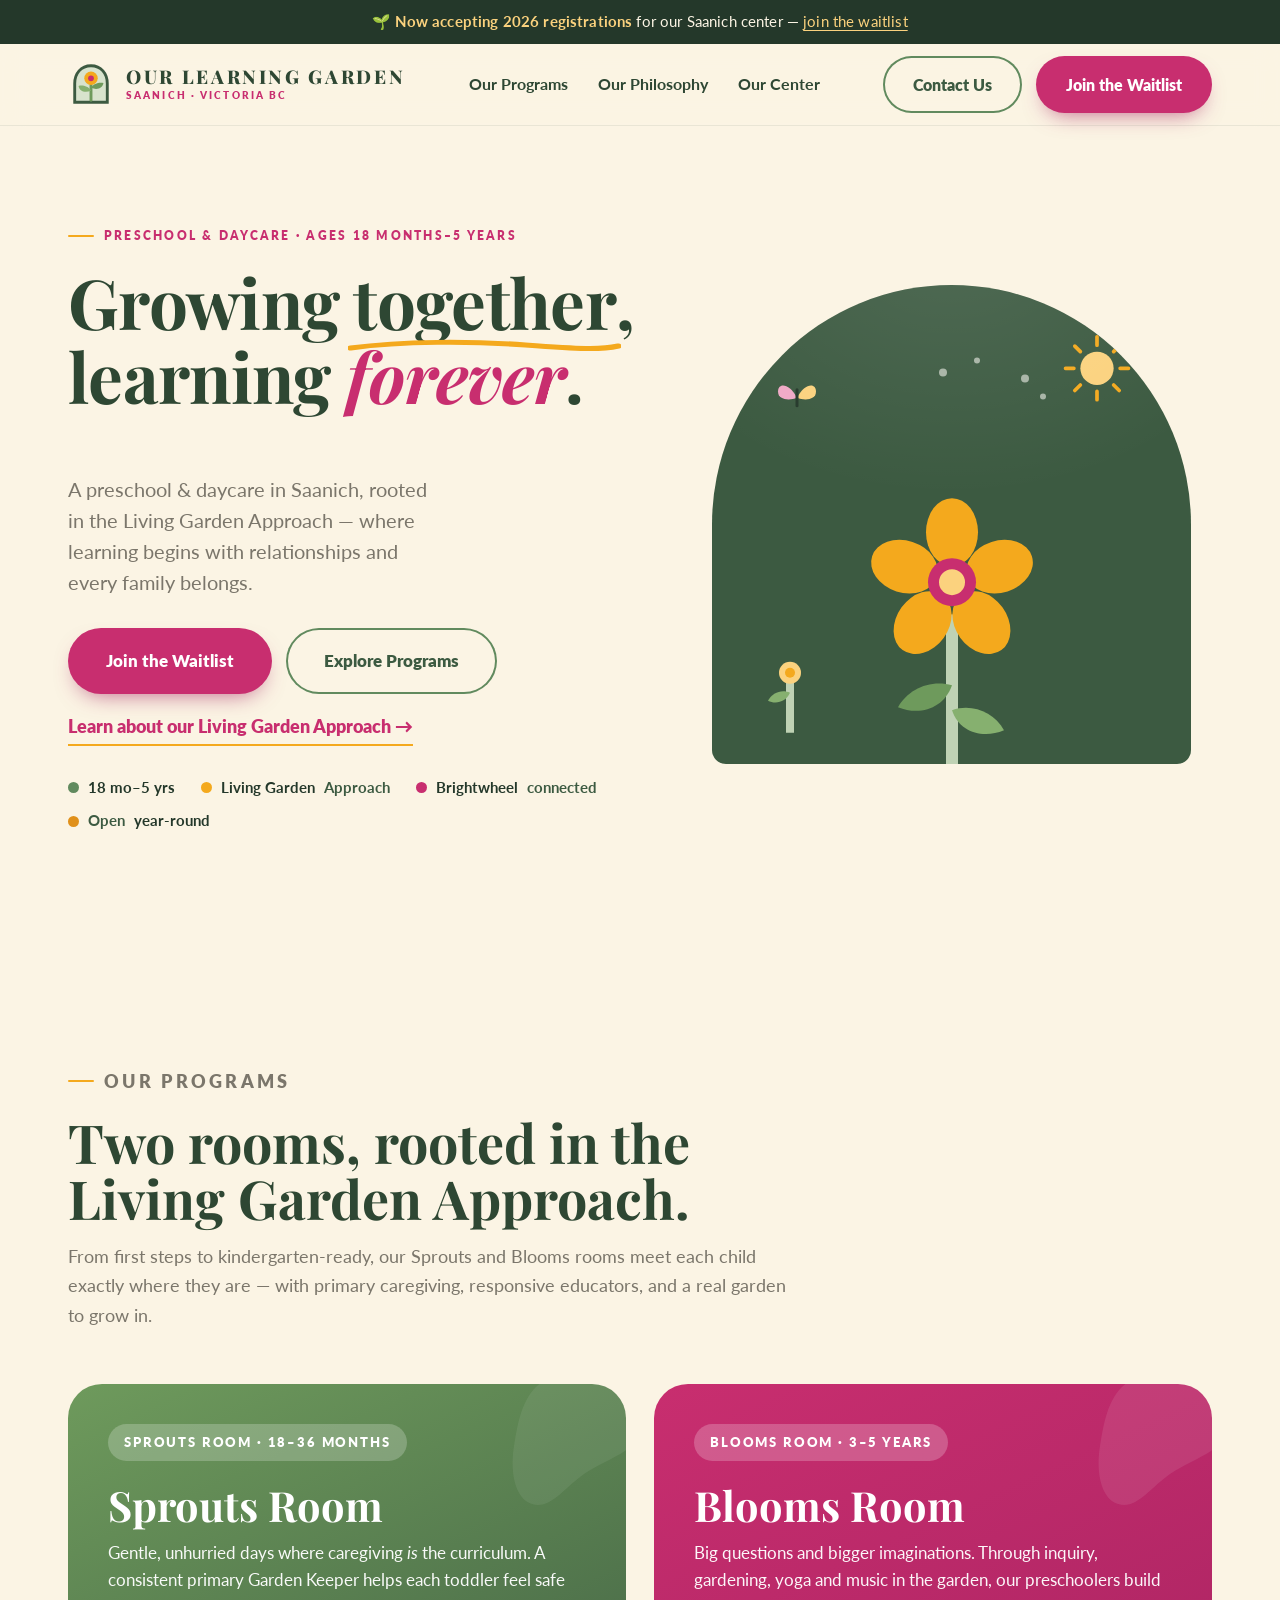
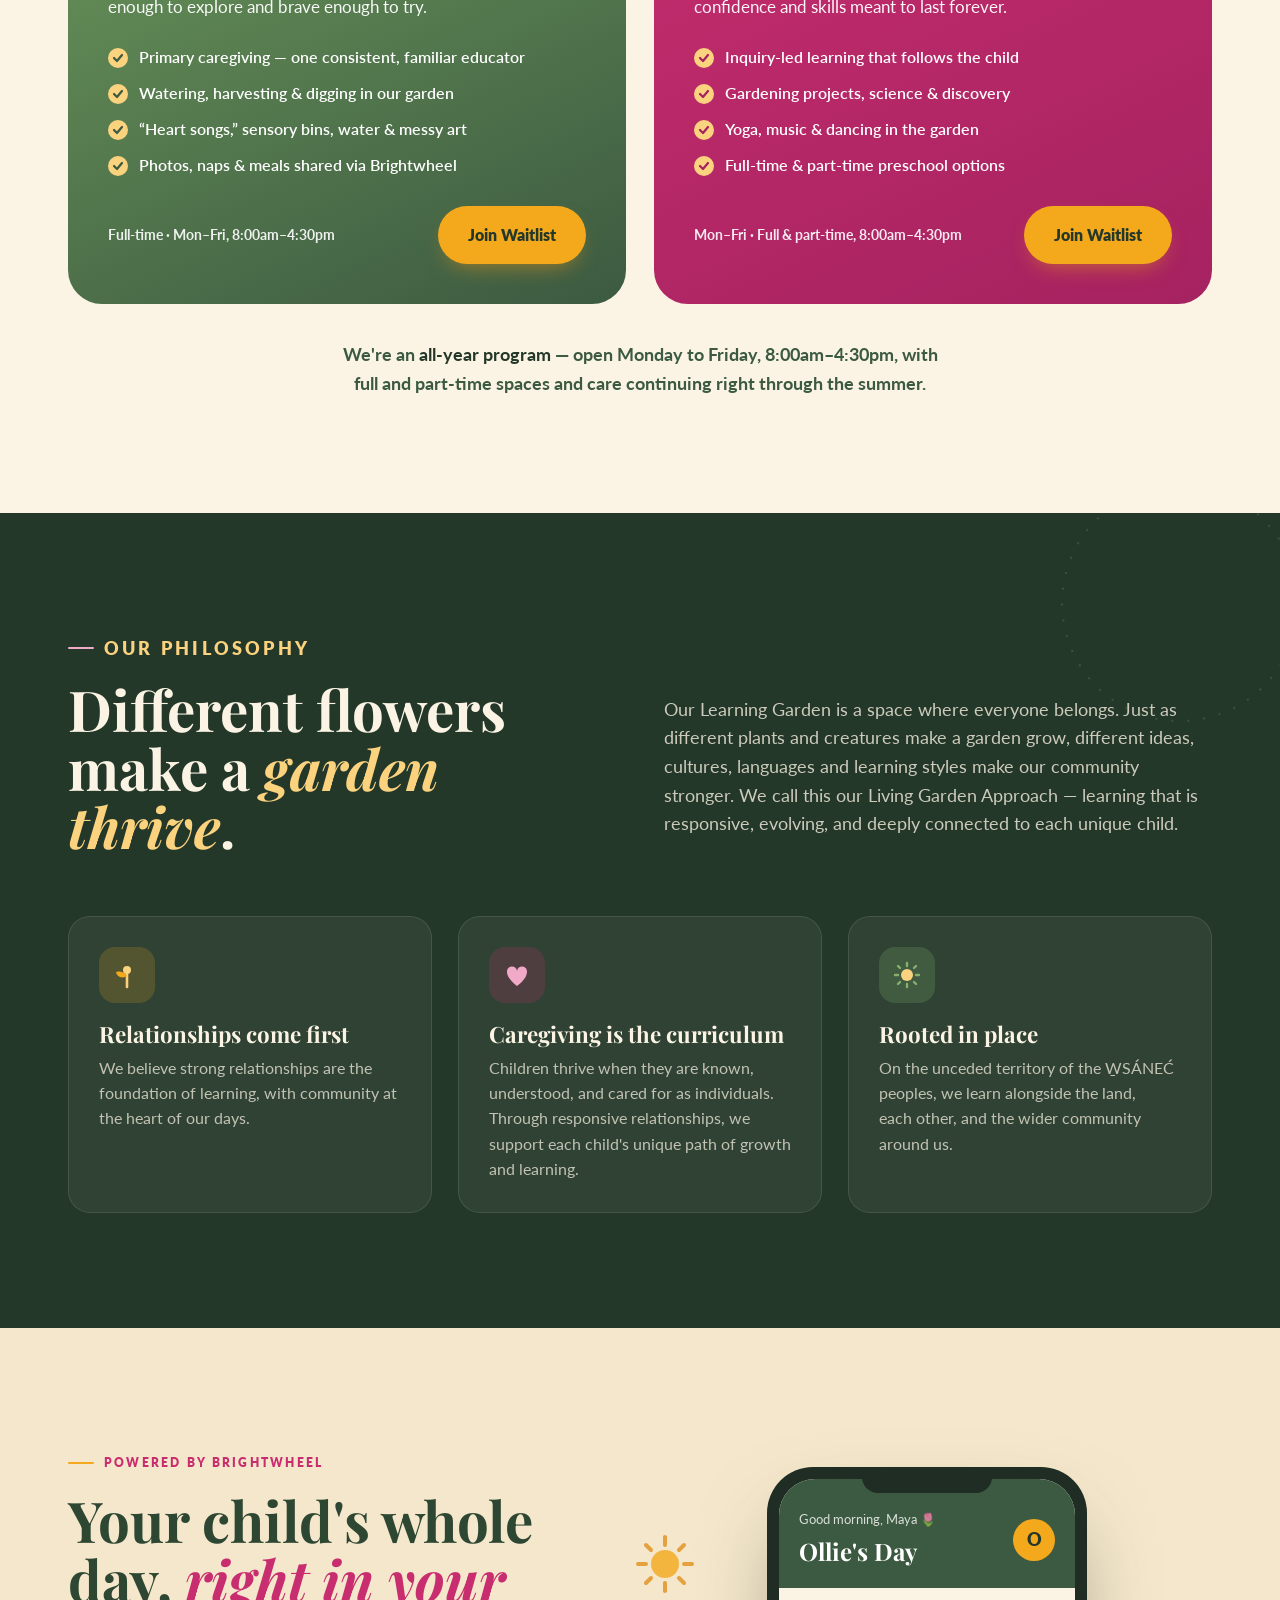
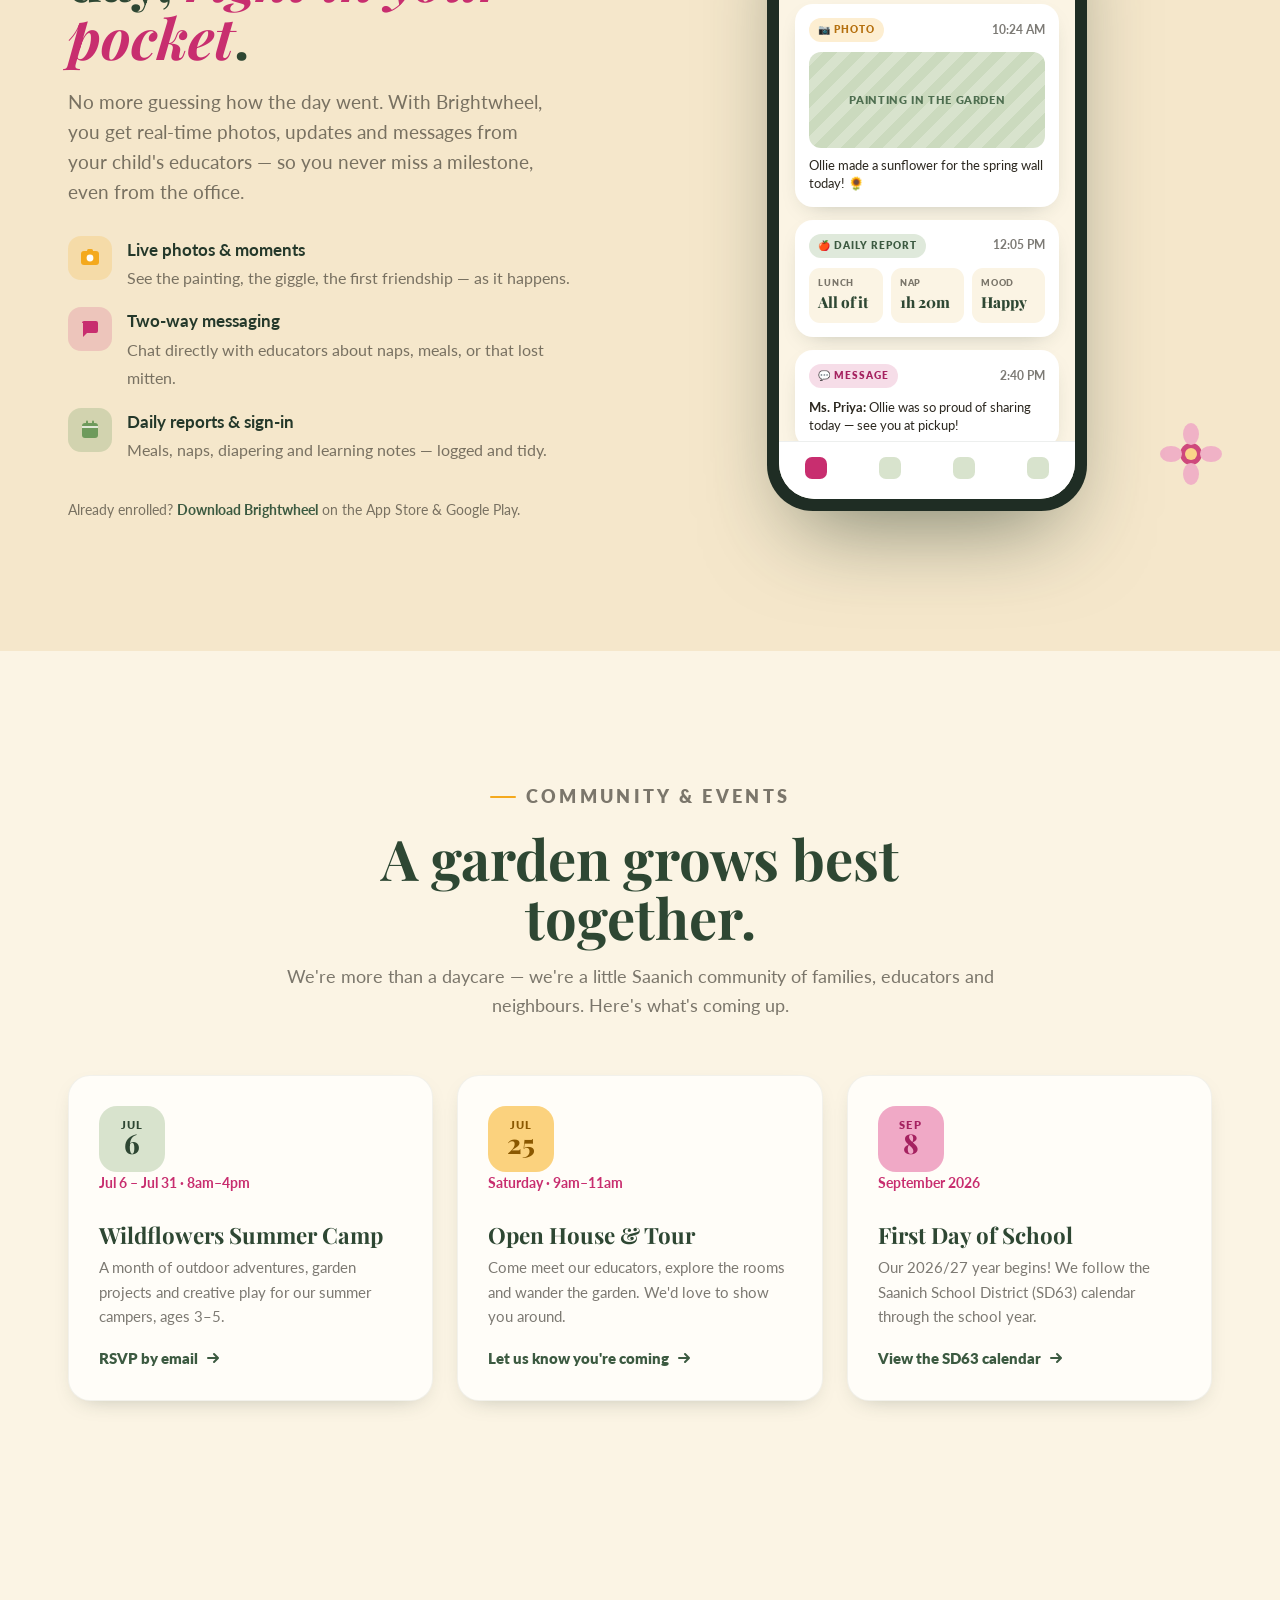
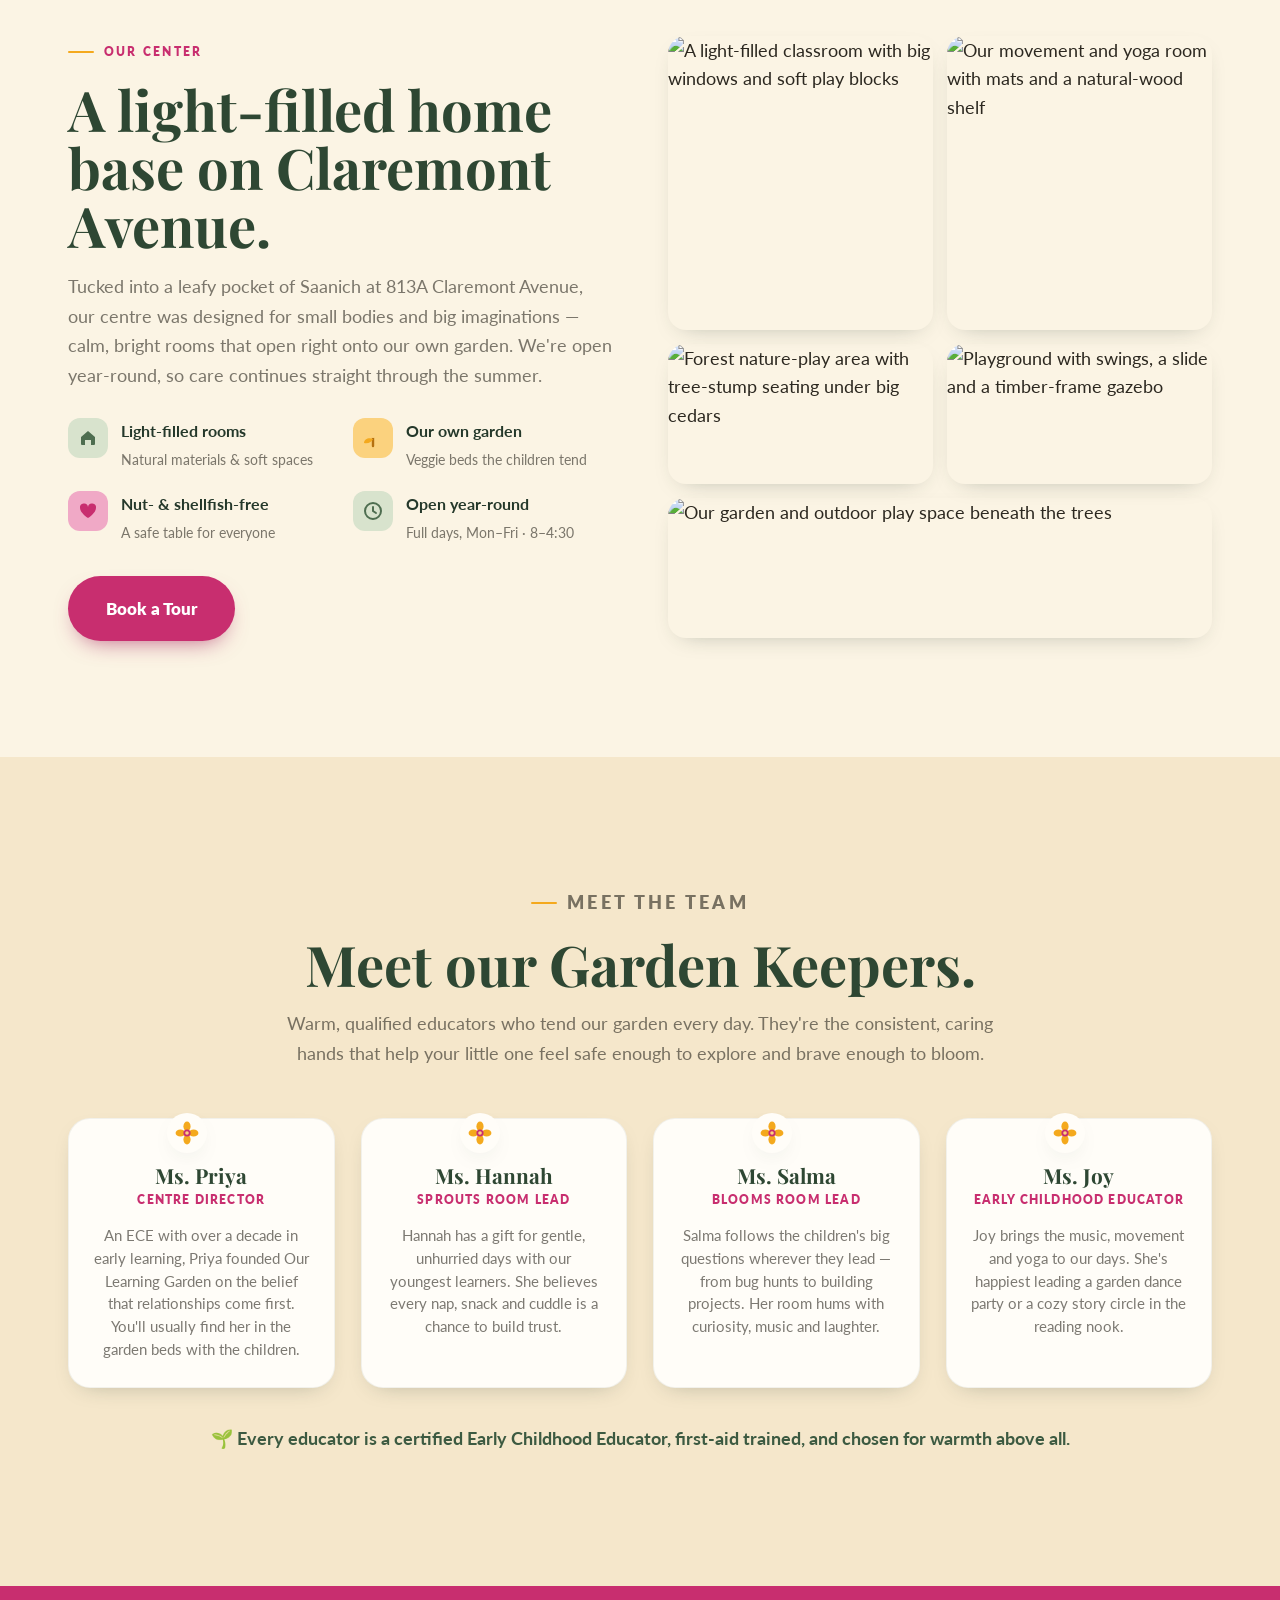
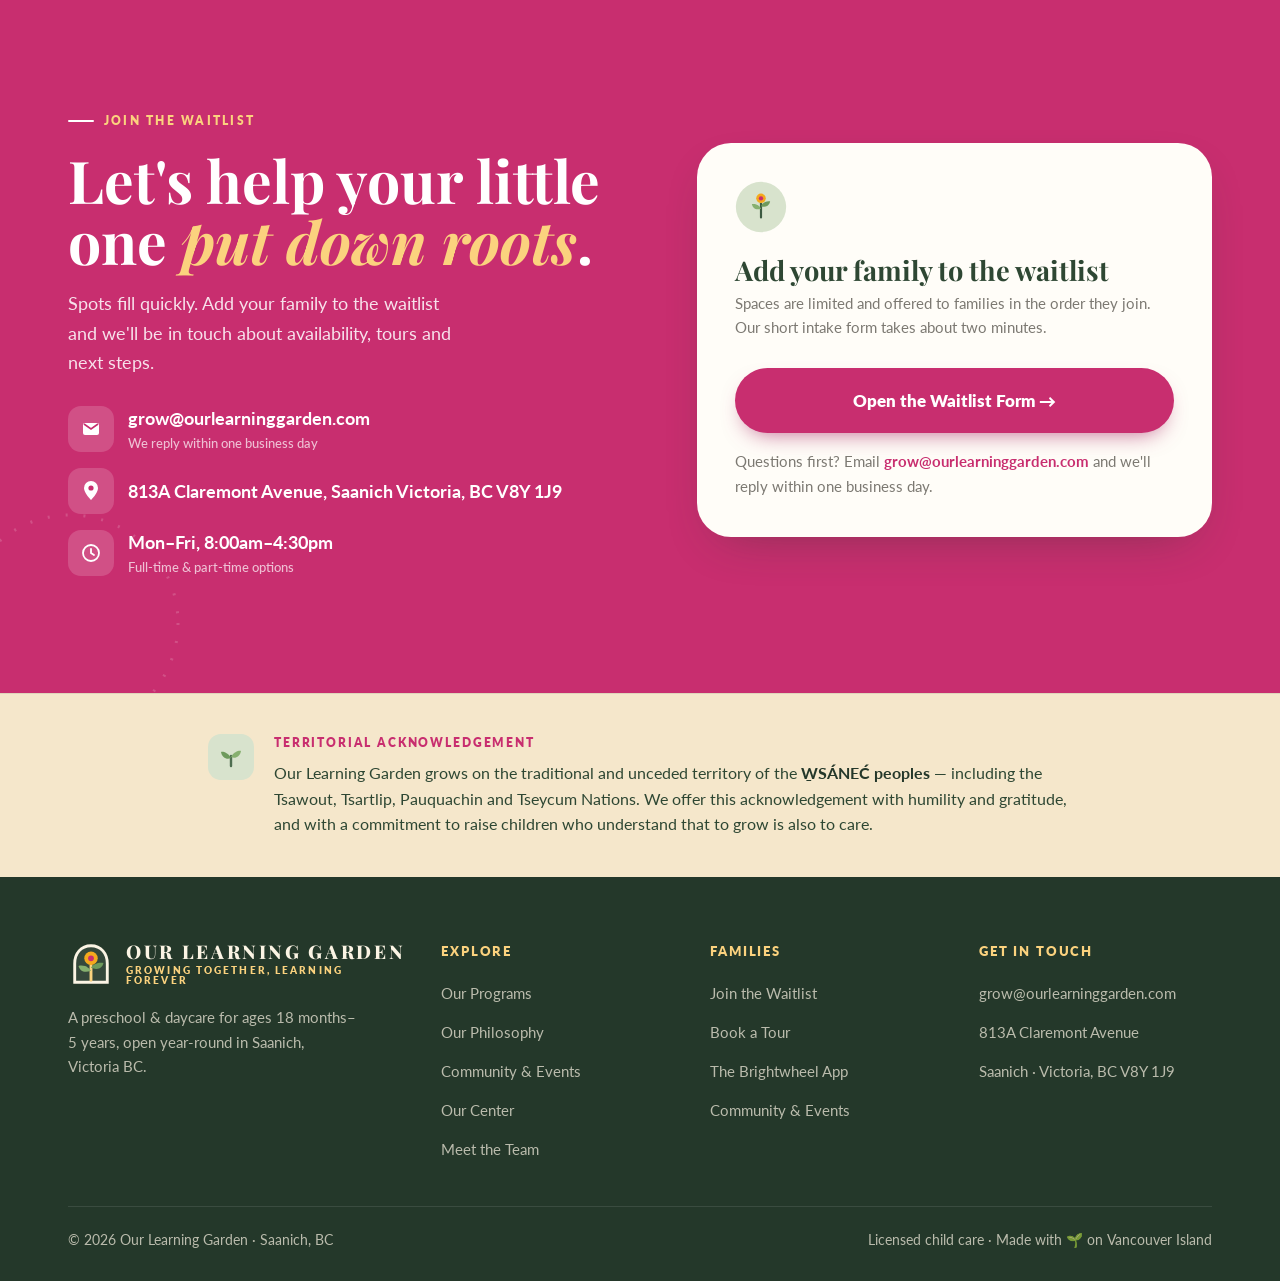
==== commit 0dc6822e: "Add files via upload" ====
--- a/index.html
+++ b/index.html
@@ -7,7 +7,7 @@
 <link rel="preconnect" href="https://fonts.googleapis.com" />
 <link rel="preconnect" href="https://fonts.gstatic.com" crossorigin />
 <link href="https://fonts.googleapis.com/css2?family=Playfair+Display:ital,wght@0,500;0,600;0,700;0,800;0,900;1,500;1,600;1,700&family=Lato:ital,wght@0,400;0,700;0,900;1,400&display=swap" rel="stylesheet" />
-<link rel="stylesheet" href="garden.css" />
+<link rel="stylesheet" href="garden.css?v=3" />
 </head>
 <body>
 
@@ -379,7 +379,7 @@
     <div class="team-grid">
       <article class="tcard">
         <div class="photo-wrap">
-          <image-slot id="team-1" shape="circle" placeholder="Headshot"></image-slot>
+          <image-slot id="team-1" style="width:132px;height:132px" shape="circle" placeholder="Headshot"></image-slot>
           <span class="bloom"><svg width="24" height="24" viewBox="0 0 40 40" aria-hidden="true"><g fill="#F4A91D"><ellipse cx="20" cy="9" rx="6" ry="8"/><ellipse cx="20" cy="31" rx="6" ry="8"/><ellipse cx="9" cy="20" rx="8" ry="6"/><ellipse cx="31" cy="20" rx="8" ry="6"/></g><circle cx="20" cy="20" r="6" fill="#C82E6F"/><circle cx="20" cy="20" r="3" fill="#FBD27E"/></svg></span>
         </div>
         <h3>Ms. Priya</h3>
@@ -389,7 +389,7 @@
 
       <article class="tcard">
         <div class="photo-wrap">
-          <image-slot id="team-2" shape="circle" placeholder="Headshot"></image-slot>
+          <image-slot id="team-2" style="width:132px;height:132px" shape="circle" placeholder="Headshot"></image-slot>
           <span class="bloom"><svg width="24" height="24" viewBox="0 0 40 40" aria-hidden="true"><g fill="#F4A91D"><ellipse cx="20" cy="9" rx="6" ry="8"/><ellipse cx="20" cy="31" rx="6" ry="8"/><ellipse cx="9" cy="20" rx="8" ry="6"/><ellipse cx="31" cy="20" rx="8" ry="6"/></g><circle cx="20" cy="20" r="6" fill="#C82E6F"/><circle cx="20" cy="20" r="3" fill="#FBD27E"/></svg></span>
         </div>
         <h3>Ms. Hannah</h3>
@@ -399,7 +399,7 @@
 
       <article class="tcard">
         <div class="photo-wrap">
-          <image-slot id="team-3" shape="circle" placeholder="Headshot"></image-slot>
+          <image-slot id="team-3" style="width:132px;height:132px" shape="circle" placeholder="Headshot"></image-slot>
           <span class="bloom"><svg width="24" height="24" viewBox="0 0 40 40" aria-hidden="true"><g fill="#F4A91D"><ellipse cx="20" cy="9" rx="6" ry="8"/><ellipse cx="20" cy="31" rx="6" ry="8"/><ellipse cx="9" cy="20" rx="8" ry="6"/><ellipse cx="31" cy="20" rx="8" ry="6"/></g><circle cx="20" cy="20" r="6" fill="#C82E6F"/><circle cx="20" cy="20" r="3" fill="#FBD27E"/></svg></span>
         </div>
         <h3>Ms. Salma</h3>
@@ -409,7 +409,7 @@
 
       <article class="tcard">
         <div class="photo-wrap">
-          <image-slot id="team-4" shape="circle" placeholder="Headshot"></image-slot>
+          <image-slot id="team-4" style="width:132px;height:132px" shape="circle" placeholder="Headshot"></image-slot>
           <span class="bloom"><svg width="24" height="24" viewBox="0 0 40 40" aria-hidden="true"><g fill="#F4A91D"><ellipse cx="20" cy="9" rx="6" ry="8"/><ellipse cx="20" cy="31" rx="6" ry="8"/><ellipse cx="9" cy="20" rx="8" ry="6"/><ellipse cx="31" cy="20" rx="8" ry="6"/></g><circle cx="20" cy="20" r="6" fill="#C82E6F"/><circle cx="20" cy="20" r="3" fill="#FBD27E"/></svg></span>
         </div>
         <h3>Ms. Joy</h3>
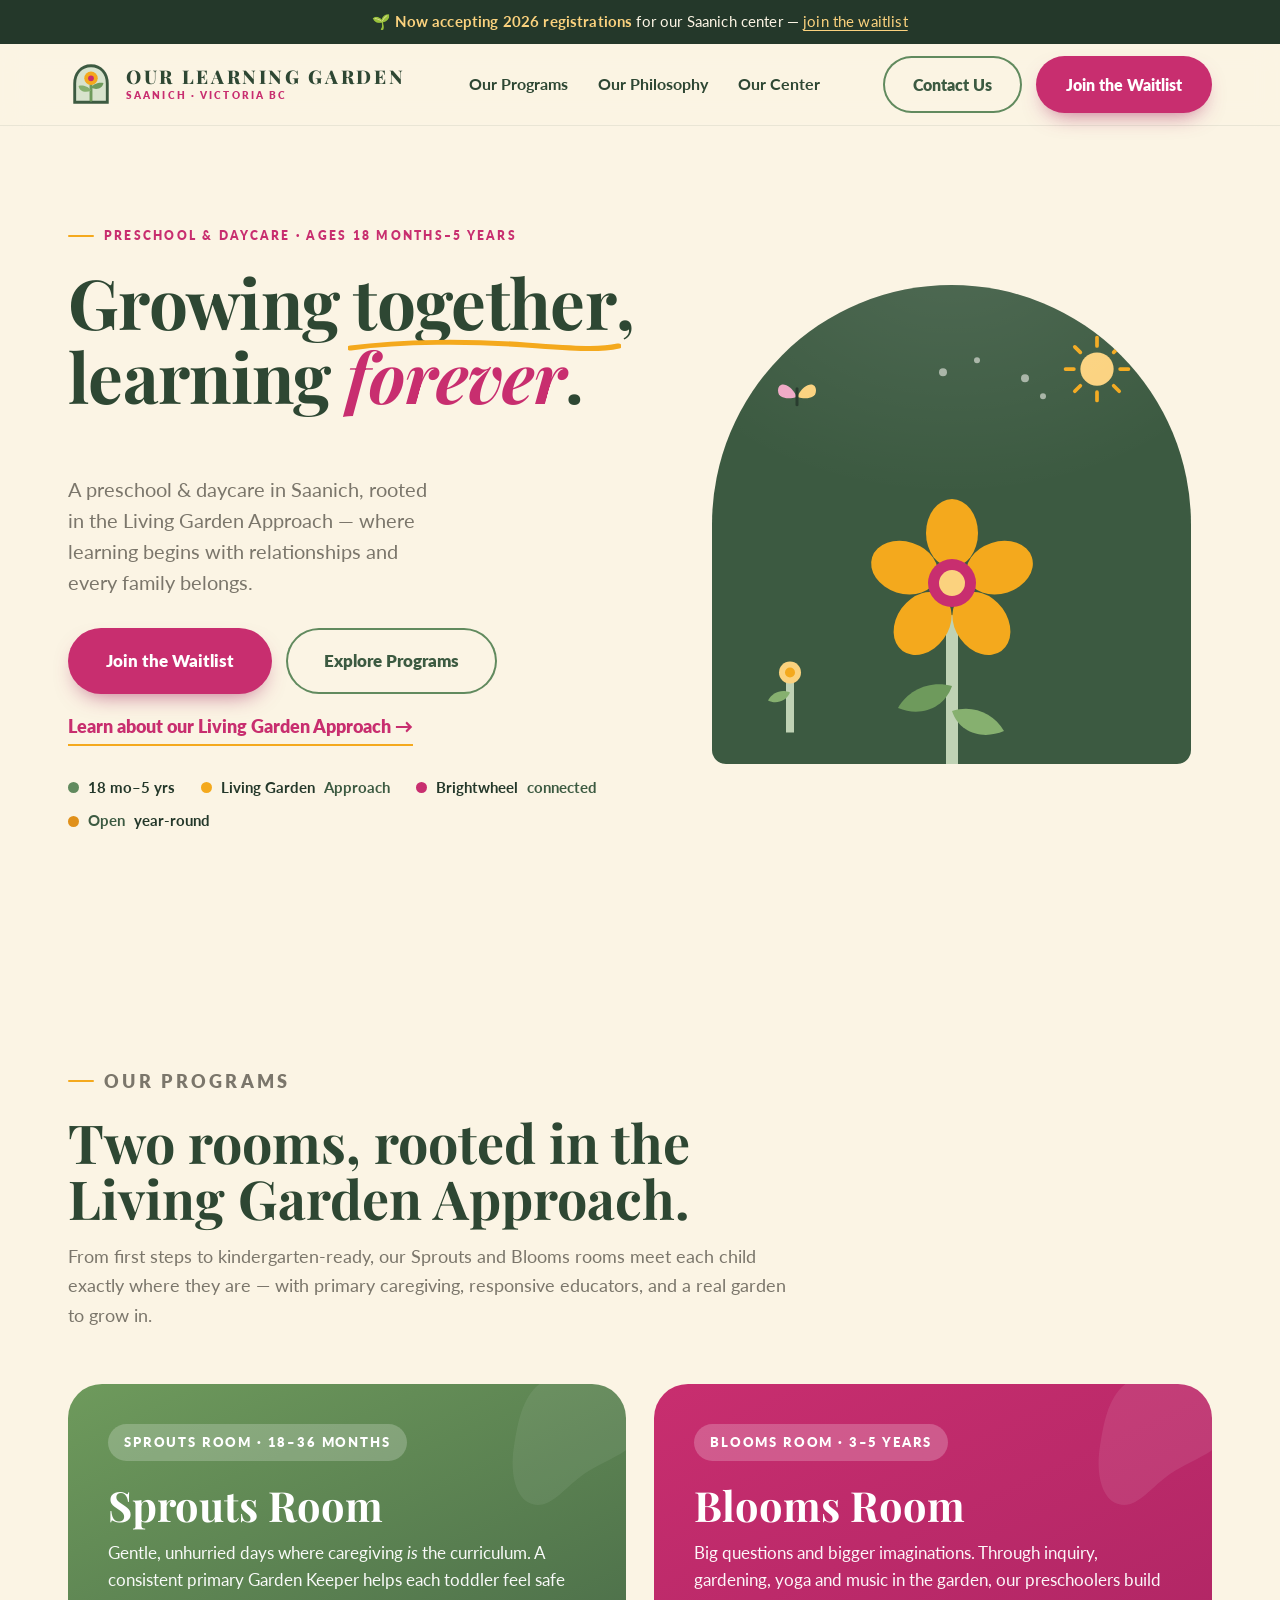
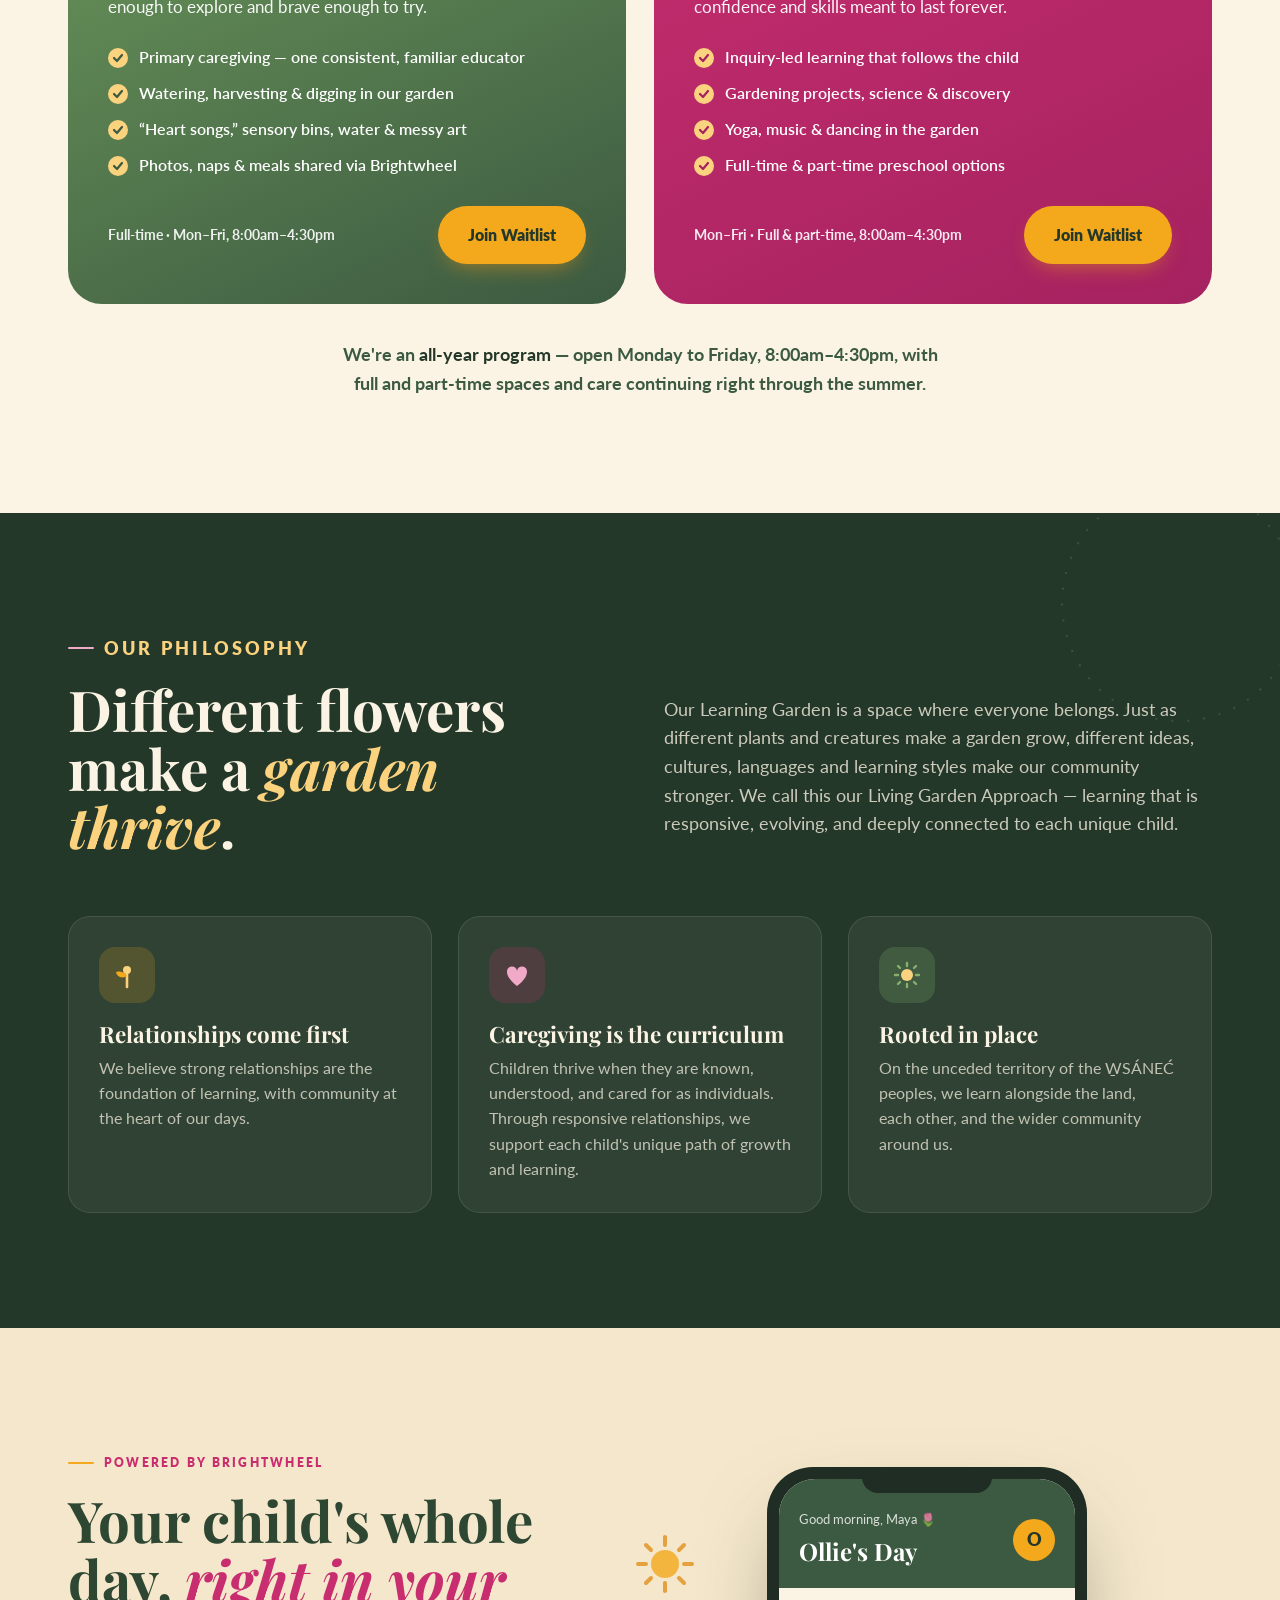
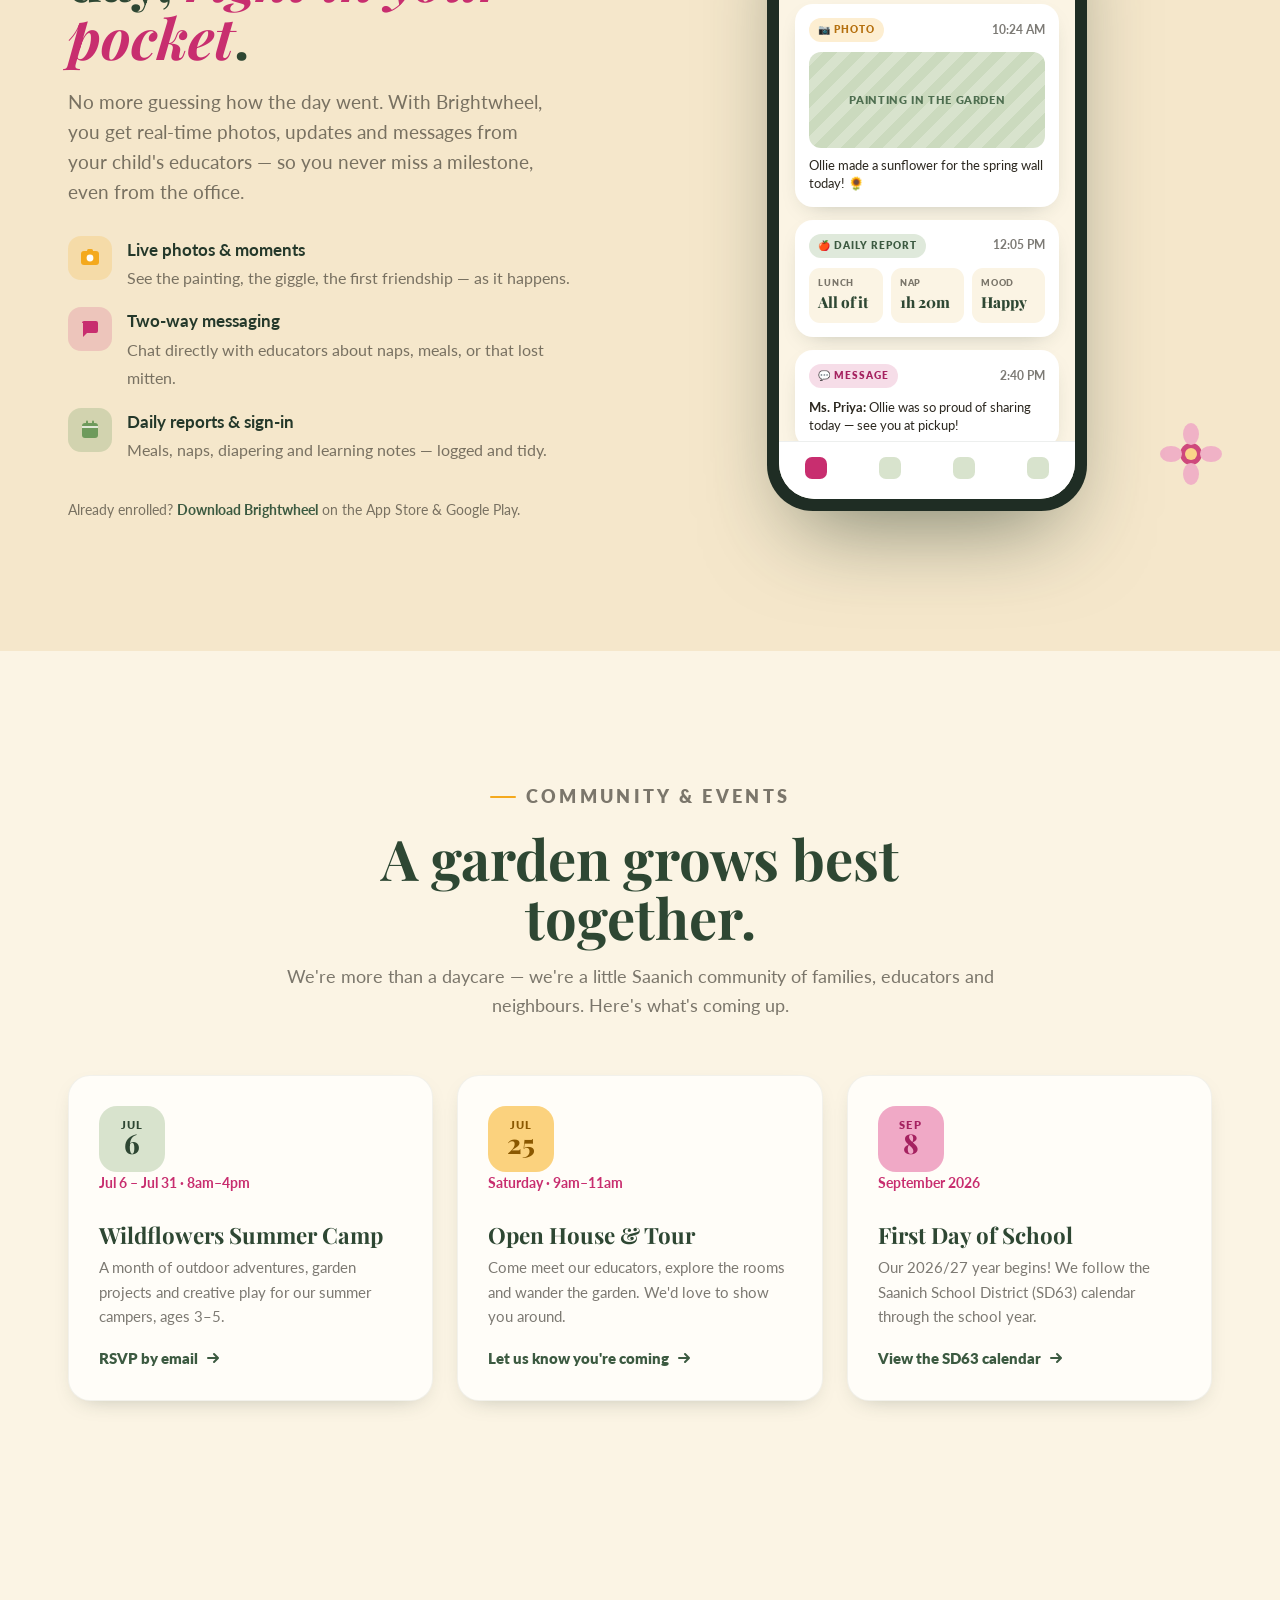
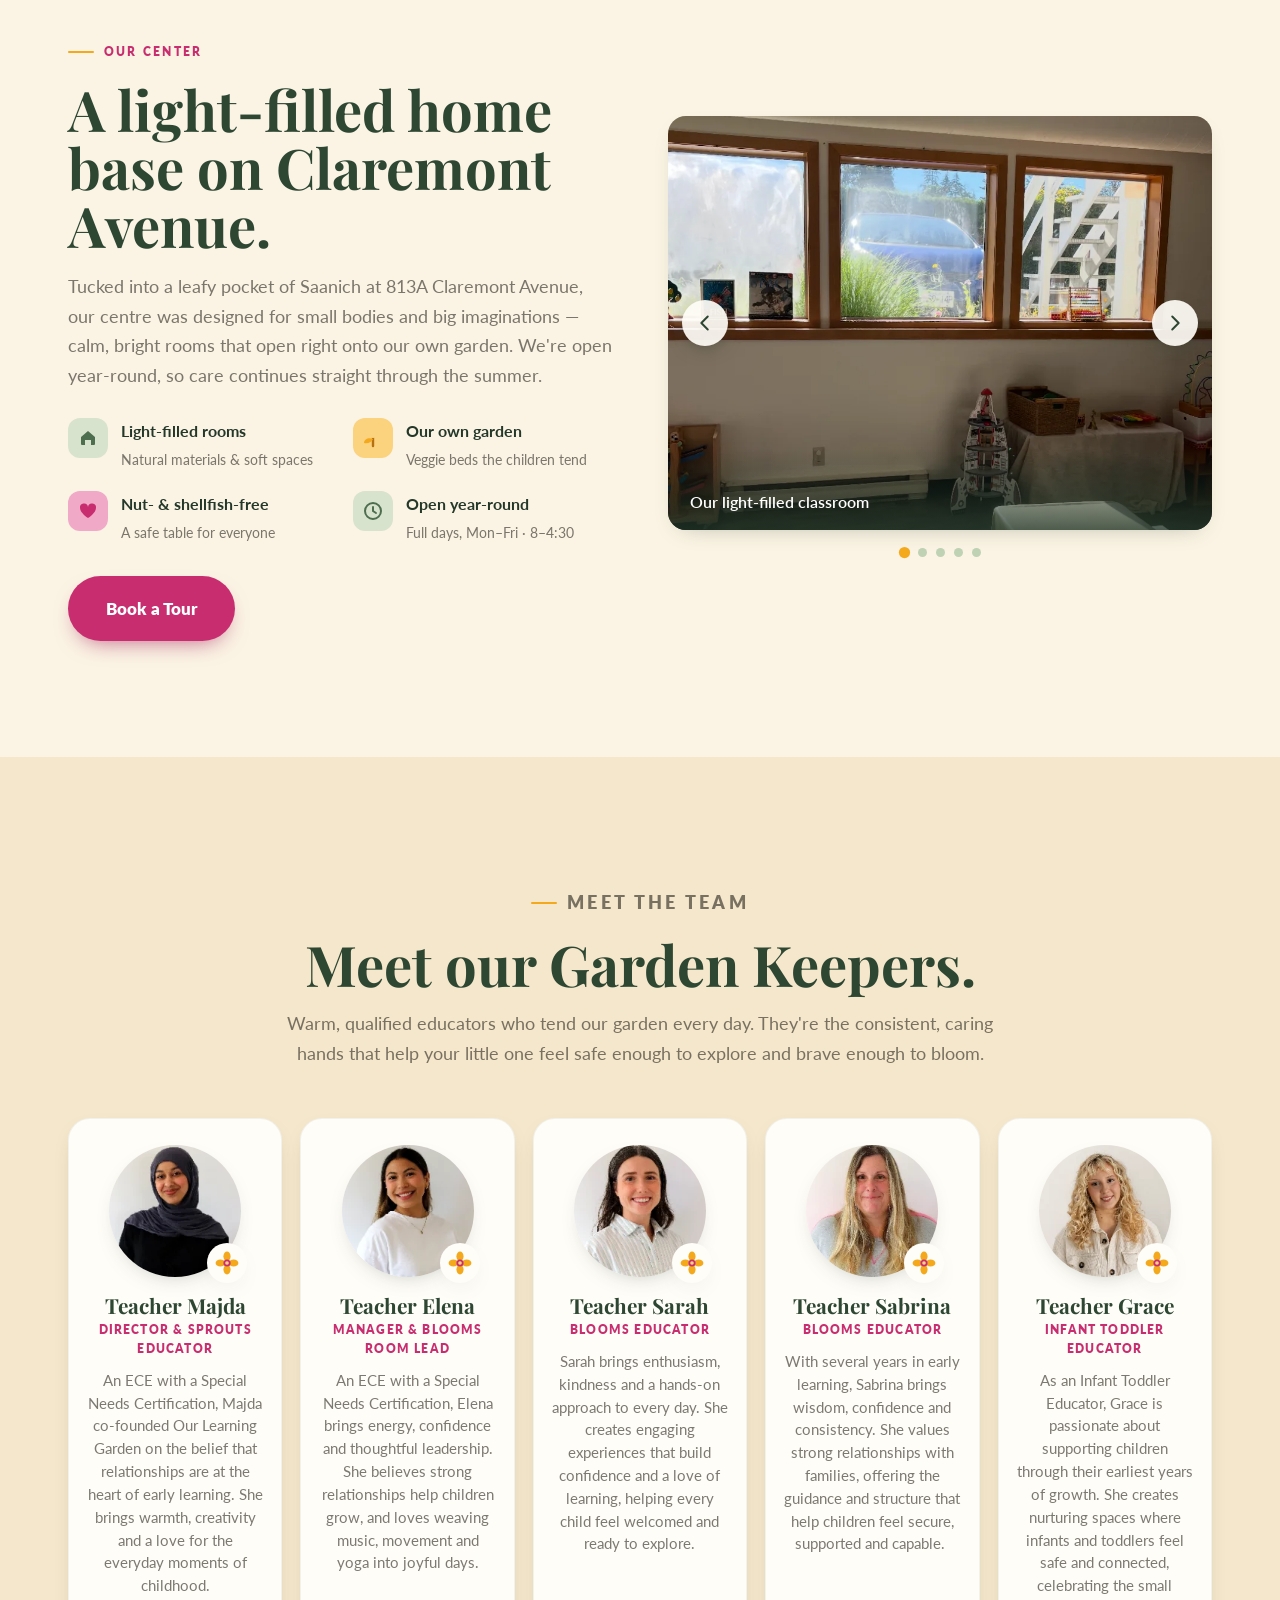
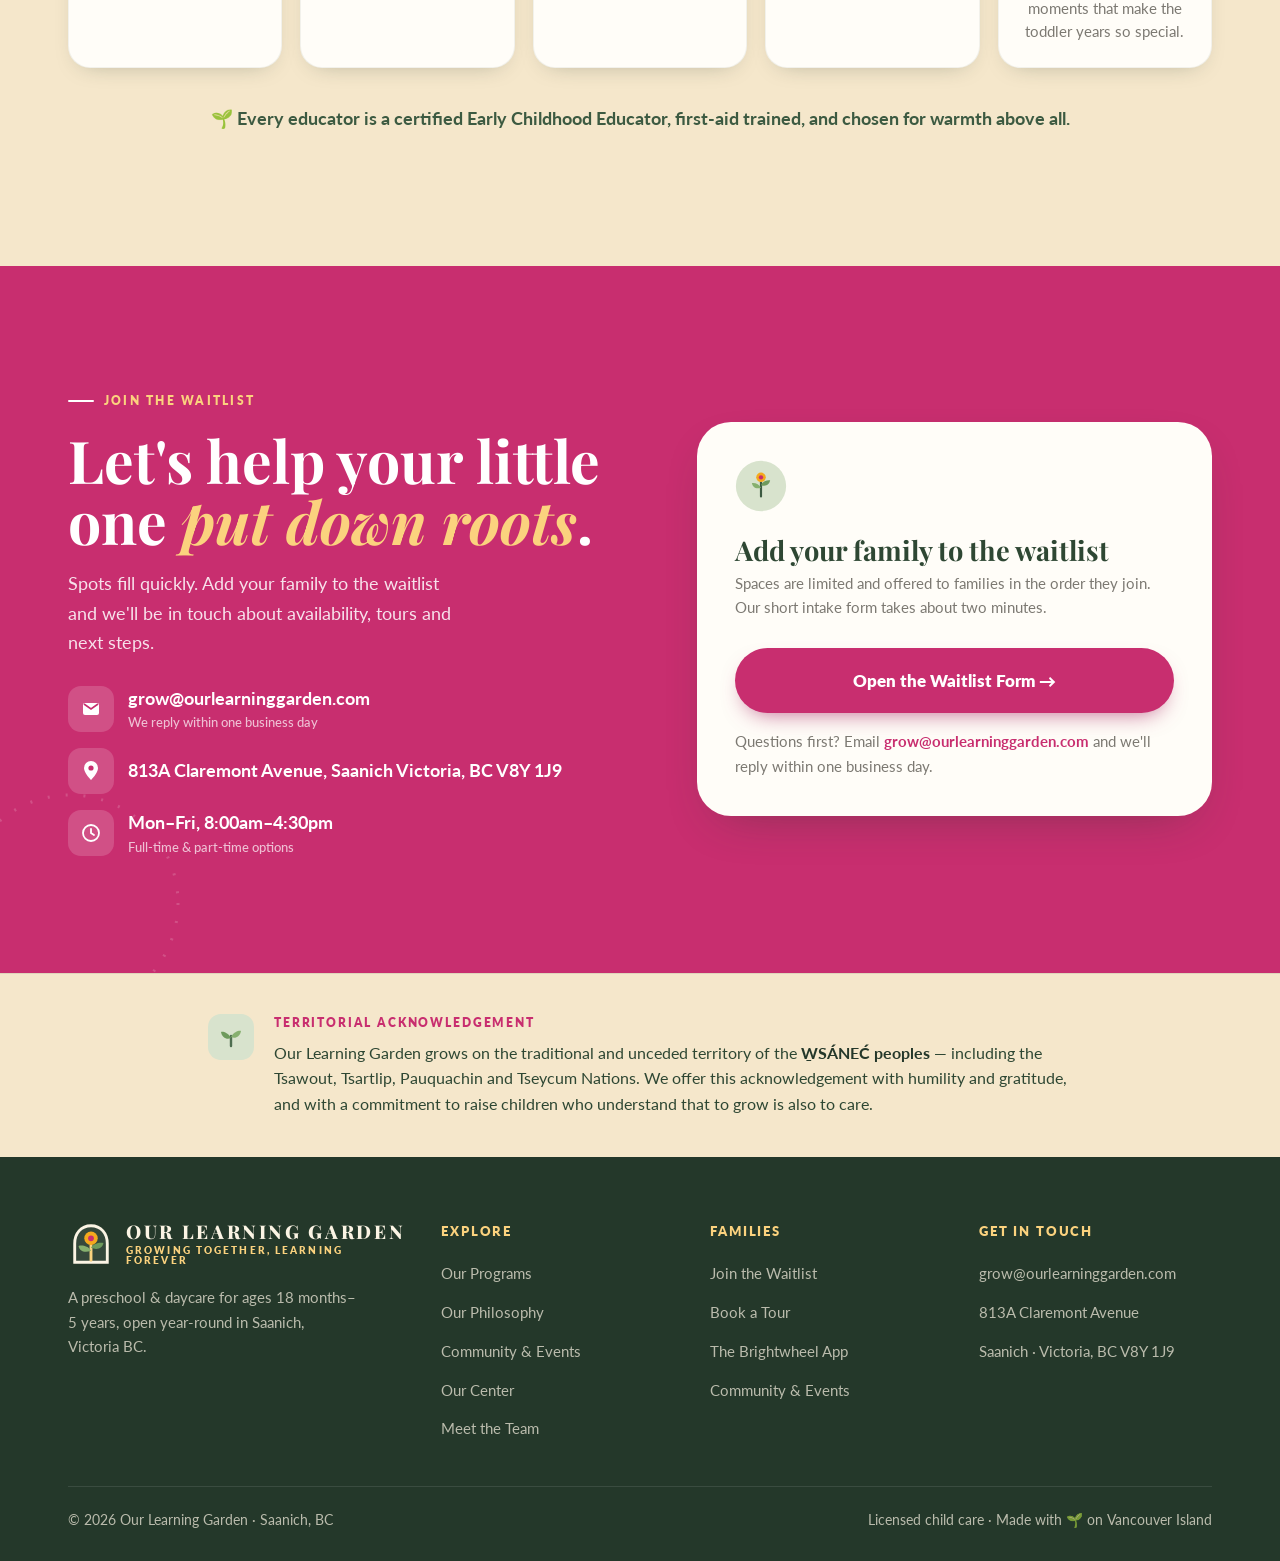
==== commit 3a04b9a3: "Add files via upload" ====
--- a/index.html
+++ b/index.html
@@ -357,12 +357,17 @@
       <a href="mailto:grow@ourlearninggarden.com?subject=Tour%20request" class="btn btn-primary btn-lg">Book a Tour</a>
     </div>
 
-    <div class="gallery">
-      <figure class="g-tall"><img src="images/center-classroom.webp" alt="A light-filled classroom with big windows and soft play blocks" loading="lazy" /></figure>
-      <figure class="g-tall"><img src="images/center-movement.webp" alt="Our movement and yoga room with mats and a natural-wood shelf" loading="lazy" /></figure>
-      <figure><img src="images/center-forest.webp" alt="Forest nature-play area with tree-stump seating under big cedars" loading="lazy" /></figure>
-      <figure><img src="images/center-playground.webp" alt="Playground with swings, a slide and a timber-frame gazebo" loading="lazy" /></figure>
-      <figure class="g-wide"><img src="images/center-outdoor.webp" alt="Our garden and outdoor play space beneath the trees" loading="lazy" /></figure>
+    <div class="gallery" data-gallery>
+      <div class="g-stage">
+        <figure class="g-slide is-active"><img src="images/center-classroom.webp" alt="A light-filled classroom with big windows and soft play blocks" /><figcaption>Our light-filled classroom</figcaption></figure>
+        <figure class="g-slide"><img src="images/center-movement.webp" alt="Our movement and yoga room with mats and a natural-wood shelf" loading="lazy" /><figcaption>The movement &amp; yoga room</figcaption></figure>
+        <figure class="g-slide"><img src="images/center-forest.webp" alt="Forest nature-play area with tree-stump seating under big cedars" loading="lazy" /><figcaption>Forest nature-play under the cedars</figcaption></figure>
+        <figure class="g-slide"><img src="images/center-playground.webp" alt="Playground with swings, a slide and a timber-frame gazebo" loading="lazy" /><figcaption>The playground &amp; timber gazebo</figcaption></figure>
+        <figure class="g-slide"><img src="images/center-outdoor.webp" alt="Our garden and outdoor play space beneath the trees" loading="lazy" /><figcaption>Our garden &amp; outdoor play space</figcaption></figure>
+        <button class="g-arrow g-prev" type="button" aria-label="Previous photo"><svg width="22" height="22" viewBox="0 0 24 24"><path d="M15 5l-7 7 7 7" fill="none" stroke="currentColor" stroke-width="2.2" stroke-linecap="round" stroke-linejoin="round"/></svg></button>
+        <button class="g-arrow g-next" type="button" aria-label="Next photo"><svg width="22" height="22" viewBox="0 0 24 24"><path d="M9 5l7 7-7 7" fill="none" stroke="currentColor" stroke-width="2.2" stroke-linecap="round" stroke-linejoin="round"/></svg></button>
+      </div>
+      <div class="g-dots" role="tablist" aria-label="Choose a photo"></div>
     </div>
   </div>
 </section>
@@ -379,42 +384,57 @@
     <div class="team-grid">
       <article class="tcard">
         <div class="photo-wrap">
-          <image-slot id="team-1" style="width:132px;height:132px" shape="circle" placeholder="Headshot"></image-slot>
+          <img class="tphoto" src="images/team-1.webp" alt="Portrait of Teacher Majda" loading="lazy" />
           <span class="bloom"><svg width="24" height="24" viewBox="0 0 40 40" aria-hidden="true"><g fill="#F4A91D"><ellipse cx="20" cy="9" rx="6" ry="8"/><ellipse cx="20" cy="31" rx="6" ry="8"/><ellipse cx="9" cy="20" rx="8" ry="6"/><ellipse cx="31" cy="20" rx="8" ry="6"/></g><circle cx="20" cy="20" r="6" fill="#C82E6F"/><circle cx="20" cy="20" r="3" fill="#FBD27E"/></svg></span>
         </div>
-        <h3>Ms. Priya</h3>
-        <div class="role">Centre Director</div>
-        <p>An ECE with over a decade in early learning, Priya founded Our Learning Garden on the belief that relationships come first. You'll usually find her in the garden beds with the children.</p>
+        <h3>Teacher Majda</h3>
+        <div class="role">Director &amp; Sprouts Educator</div>
+        <p>An ECE with a Special Needs Certification, Majda co-founded Our Learning Garden on the belief that relationships are at the heart of early learning. She brings warmth, creativity and a love for the everyday moments of childhood.</p>
       </article>
 
       <article class="tcard">
         <div class="photo-wrap">
-          <image-slot id="team-2" style="width:132px;height:132px" shape="circle" placeholder="Headshot"></image-slot>
+          <img class="tphoto" src="images/team-2.webp" alt="Portrait of Teacher Elena" loading="lazy" />
           <span class="bloom"><svg width="24" height="24" viewBox="0 0 40 40" aria-hidden="true"><g fill="#F4A91D"><ellipse cx="20" cy="9" rx="6" ry="8"/><ellipse cx="20" cy="31" rx="6" ry="8"/><ellipse cx="9" cy="20" rx="8" ry="6"/><ellipse cx="31" cy="20" rx="8" ry="6"/></g><circle cx="20" cy="20" r="6" fill="#C82E6F"/><circle cx="20" cy="20" r="3" fill="#FBD27E"/></svg></span>
         </div>
-        <h3>Ms. Hannah</h3>
-        <div class="role">Sprouts Room Lead</div>
-        <p>Hannah has a gift for gentle, unhurried days with our youngest learners. She believes every nap, snack and cuddle is a chance to build trust.</p>
+        <h3>Teacher Elena</h3>
+        <div class="role">Manager &amp; Blooms Room Lead</div>
+        <p>An ECE with a Special Needs Certification, Elena brings energy, confidence and thoughtful leadership. She believes strong relationships help children grow, and loves weaving music, movement and yoga into joyful days.
+
+
+</p>
       </article>
 
       <article class="tcard">
         <div class="photo-wrap">
-          <image-slot id="team-3" style="width:132px;height:132px" shape="circle" placeholder="Headshot"></image-slot>
+          <img class="tphoto" src="images/team-3.webp" alt="Portrait of Teacher Sarah" loading="lazy" />
           <span class="bloom"><svg width="24" height="24" viewBox="0 0 40 40" aria-hidden="true"><g fill="#F4A91D"><ellipse cx="20" cy="9" rx="6" ry="8"/><ellipse cx="20" cy="31" rx="6" ry="8"/><ellipse cx="9" cy="20" rx="8" ry="6"/><ellipse cx="31" cy="20" rx="8" ry="6"/></g><circle cx="20" cy="20" r="6" fill="#C82E6F"/><circle cx="20" cy="20" r="3" fill="#FBD27E"/></svg></span>
         </div>
-        <h3>Ms. Salma</h3>
-        <div class="role">Blooms Room Lead</div>
-        <p>Salma follows the children's big questions wherever they lead — from bug hunts to building projects. Her room hums with curiosity, music and laughter.</p>
+        <h3>Teacher Sarah</h3>
+        <div class="role">Blooms Educator</div>
+        <p>Sarah brings enthusiasm, kindness and a hands-on approach to every day. She creates engaging experiences that build confidence and a love of learning, helping every child feel welcomed and ready to explore. </p>
       </article>
 
       <article class="tcard">
         <div class="photo-wrap">
-          <image-slot id="team-4" style="width:132px;height:132px" shape="circle" placeholder="Headshot"></image-slot>
+          <img class="tphoto" src="images/team-4.webp" alt="Portrait of Teacher Sabrina" loading="lazy" />
           <span class="bloom"><svg width="24" height="24" viewBox="0 0 40 40" aria-hidden="true"><g fill="#F4A91D"><ellipse cx="20" cy="9" rx="6" ry="8"/><ellipse cx="20" cy="31" rx="6" ry="8"/><ellipse cx="9" cy="20" rx="8" ry="6"/><ellipse cx="31" cy="20" rx="8" ry="6"/></g><circle cx="20" cy="20" r="6" fill="#C82E6F"/><circle cx="20" cy="20" r="3" fill="#FBD27E"/></svg></span>
         </div>
-        <h3>Ms. Joy</h3>
-        <div class="role">Early Childhood Educator</div>
-        <p>Joy brings the music, movement and yoga to our days. She's happiest leading a garden dance party or a cozy story circle in the reading nook.</p>
+        <h3>Teacher Sabrina</h3>
+        <div class="role">Blooms Educator</div>
+        <p>With several years in early learning, Sabrina brings wisdom, confidence and consistency. She values strong relationships with families, offering the guidance and structure that help children feel secure, supported and capable. 
+
+
+</p>
+      </article>
+      <article class="tcard">
+        <div class="photo-wrap">
+          <img class="tphoto" src="images/team-5.webp" alt="Portrait of Teacher Grace" loading="lazy" />
+          <span class="bloom"><svg width="24" height="24" viewBox="0 0 40 40" aria-hidden="true"><g fill="#F4A91D"><ellipse cx="20" cy="9" rx="6" ry="8"/><ellipse cx="20" cy="31" rx="6" ry="8"/><ellipse cx="9" cy="20" rx="8" ry="6"/><ellipse cx="31" cy="20" rx="8" ry="6"/></g><circle cx="20" cy="20" r="6" fill="#C82E6F"/><circle cx="20" cy="20" r="3" fill="#FBD27E"/></svg></span>
+        </div>
+        <h3>Teacher Grace</h3>
+        <div class="role">Infant Toddler Educator</div>
+        <p>As an Infant Toddler Educator, Grace is passionate about supporting children through their earliest years of growth. She creates nurturing spaces where infants and toddlers feel safe and connected, celebrating the small moments that make the toddler years so special.</p>
       </article>
     </div>
 
@@ -528,7 +548,6 @@
   </div>
 </footer>
 
-<script src="image-slot.js"></script>
 <script src="garden.js"></script>
 </body>
 </html>
--- a/garden.css
+++ b/garden.css
@@ -367,28 +367,50 @@
 .cfeat b { display: block; color: var(--sage-900); font-size: 1.02rem; }
 .cfeat span { font-size: .9rem; color: var(--ink-60); }
 
-.gallery { display: grid; grid-template-columns: 1fr 1fr; grid-auto-rows: 140px; gap: 14px; }
-.gallery figure { margin: 0; border-radius: 18px; overflow: hidden; box-shadow: var(--shadow-sm); position: relative; }
-.gallery img { width: 100%; height: 100%; object-fit: cover; display: block; }
-.gallery .g-tall { grid-row: span 2; }
-.gallery .g-wide { grid-column: span 2; }
+.gallery { display: block; }
+.g-stage { position: relative; border-radius: 18px; overflow: hidden; box-shadow: var(--shadow-sm); aspect-ratio: 4 / 3.05; background: var(--sage-100); }
+.g-slide { margin: 0; position: absolute; inset: 0; opacity: 0; visibility: hidden; transition: opacity .55s ease; }
+.g-slide.is-active { opacity: 1; visibility: visible; }
+.g-slide img { width: 100%; height: 100%; object-fit: cover; display: block; }
+.g-slide figcaption {
+  position: absolute; left: 0; right: 0; bottom: 0;
+  padding: 40px 22px 16px; color: #fff; font-size: 1rem; font-weight: 600;
+  background: linear-gradient(transparent, rgba(36,56,42,.78));
+}
+.g-arrow {
+  position: absolute; top: 50%; transform: translateY(-50%);
+  width: 46px; height: 46px; border: none; border-radius: 50%; cursor: pointer;
+  display: grid; place-items: center; color: var(--sage-800);
+  background: rgba(255,253,248,.92); box-shadow: 0 6px 18px -6px rgba(36,56,42,.5);
+  transition: background .2s ease, transform .2s ease;
+}
+.g-arrow:hover { background: #fff; transform: translateY(-50%) scale(1.06); }
+.g-prev { left: 14px; }
+.g-next { right: 14px; }
+.g-dots { display: flex; justify-content: center; gap: 9px; margin-top: 18px; }
+.g-dot {
+  width: 9px; height: 9px; border-radius: 50%; border: none; cursor: pointer; padding: 0;
+  background: var(--sage-200); transition: background .2s ease, transform .2s ease;
+}
+.g-dot.is-active { background: var(--marigold); transform: scale(1.25); }
 
 /* ============================================================
    MEET THE TEAM
    ============================================================ */
 .team { background: var(--cream-2); }
 .team .section-head { margin-bottom: 50px; }
-.team-grid { display: grid; grid-template-columns: repeat(4, 1fr); gap: 26px; }
+.team-grid { display: grid; grid-template-columns: repeat(5, 1fr); gap: 18px; }
 .tcard {
   background: var(--white); border-radius: var(--radius);
-  padding: 28px 24px 26px; text-align: center;
+  padding: 26px 18px 24px; text-align: center;
   box-shadow: var(--shadow-sm); border: 1px solid rgba(36,56,42,.06);
   display: flex; flex-direction: column; align-items: center;
   transition: transform .2s ease, box-shadow .2s ease;
 }
 .tcard:hover { transform: translateY(-6px); box-shadow: var(--shadow); }
 .tcard .photo-wrap { position: relative; margin-bottom: 18px; }
-.tcard image-slot { width: 132px; height: 132px; box-shadow: var(--shadow-sm); }
+.tcard image-slot, .tcard .tphoto { width: 132px; height: 132px; border-radius: 50%; box-shadow: var(--shadow-sm); }
+.tcard .tphoto { object-fit: cover; }
 .tcard .bloom {
   position: absolute; bottom: -6px; right: -6px;
   width: 40px; height: 40px;
@@ -399,7 +421,7 @@
 .tcard .role {
   font-family: var(--font-text); font-weight: 800; font-size: .74rem;
   letter-spacing: .1em; text-transform: uppercase; color: var(--raspberry);
-  margin-bottom: 14px;
+  margin-bottom: 10px;
 }
 .tcard p { font-size: .92rem; color: var(--ink-60); margin: 0; line-height: 1.55; }
 .team-note { margin-top: 36px; text-align: center; font-weight: 700; color: var(--sage-700); }
@@ -493,7 +515,7 @@
   .phil-grid { grid-template-columns: 1fr; }
   .programs-grid { grid-template-columns: 1fr; }
   .events-grid { grid-template-columns: 1fr; }
-  .team-grid { grid-template-columns: 1fr 1fr; }
+  .team-grid { grid-template-columns: repeat(3, 1fr); }
   .logo-grid { grid-template-columns: 1fr; }
   .footer-grid { grid-template-columns: 1fr 1fr; }
   .app-grid { gap: 40px; }
